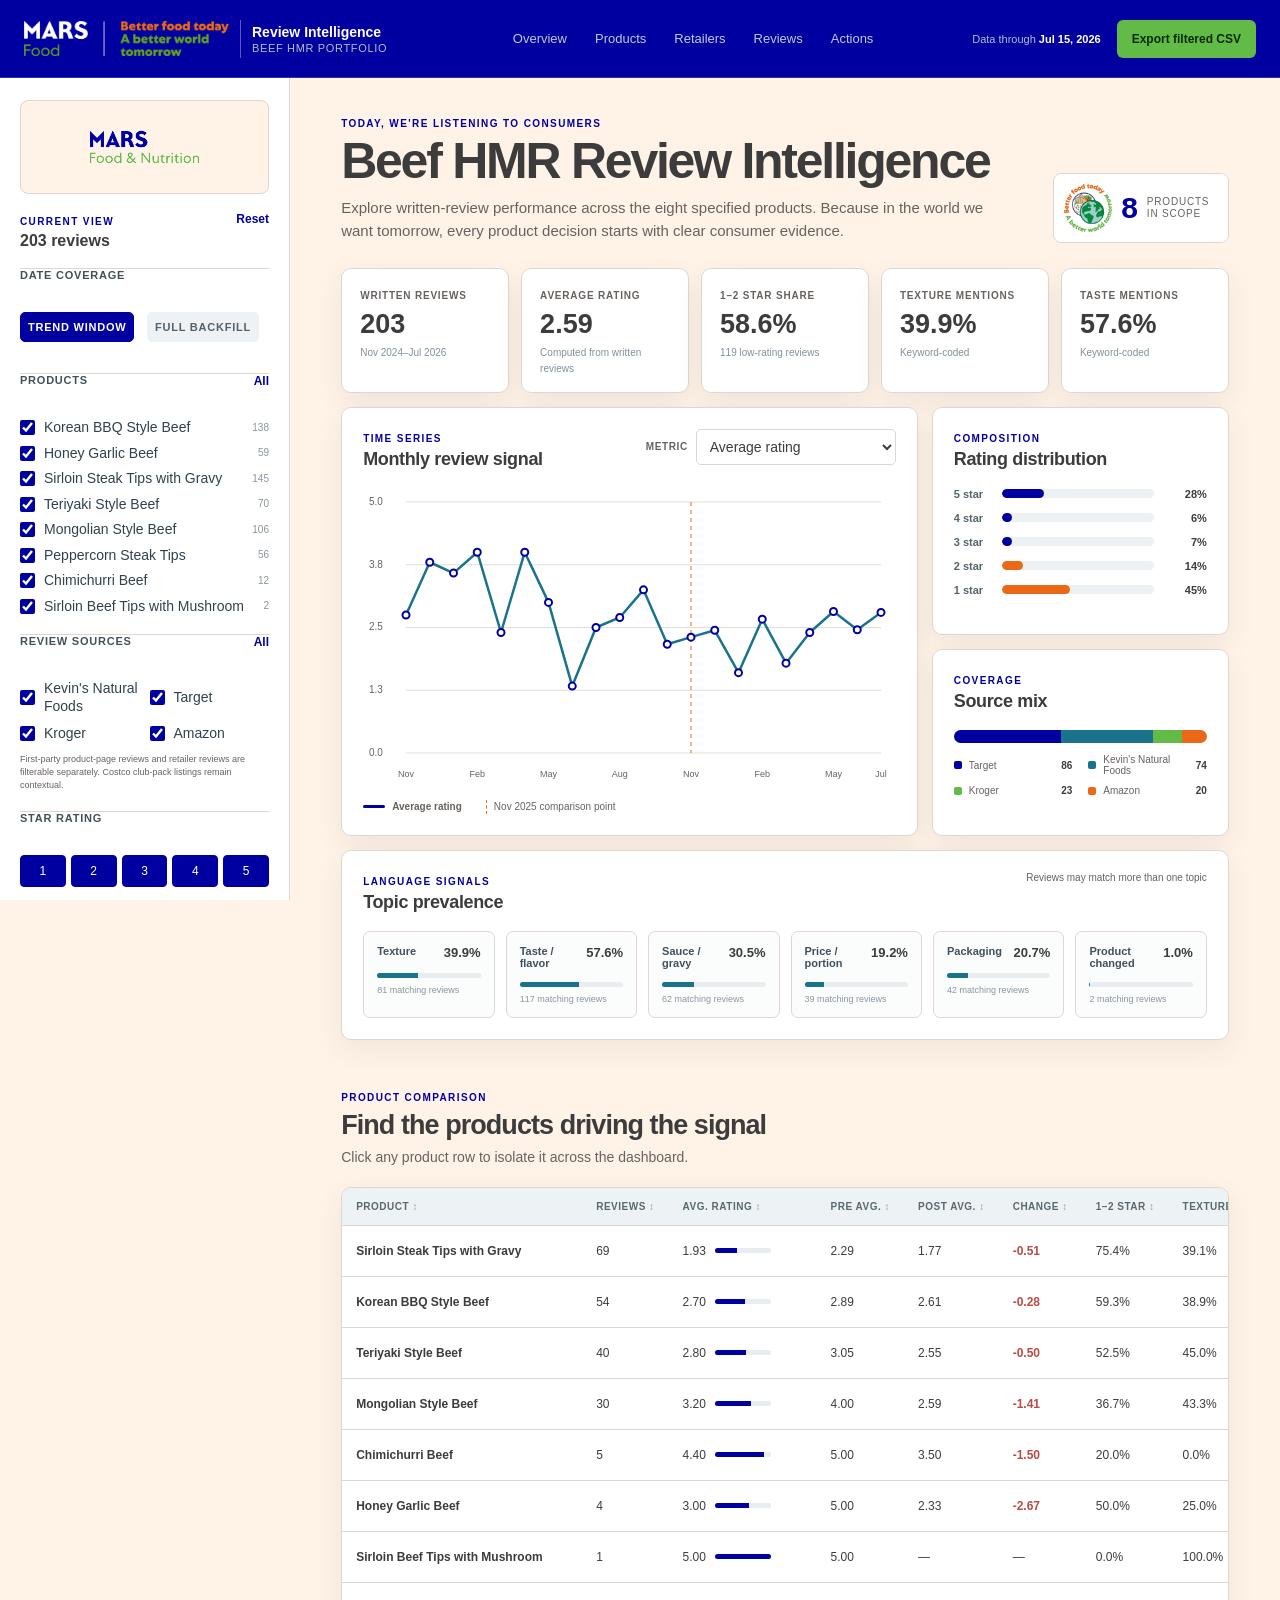
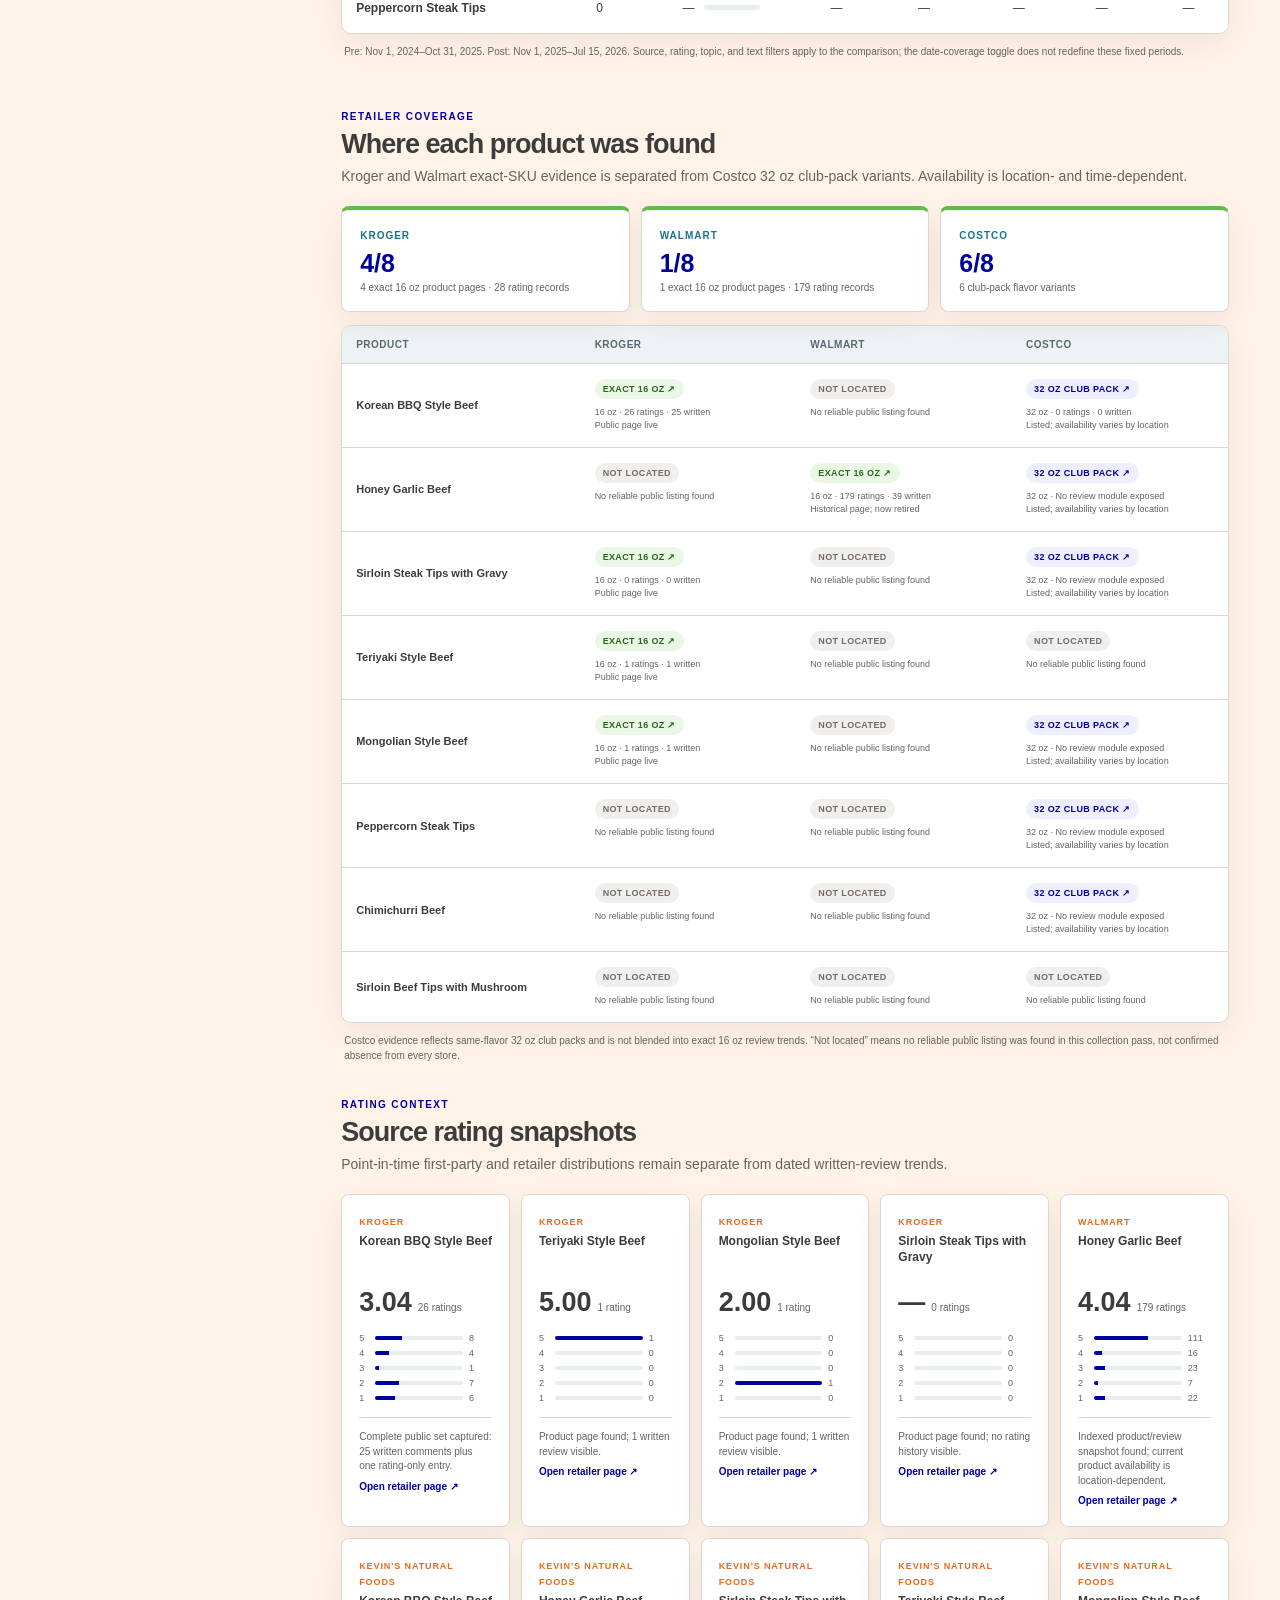
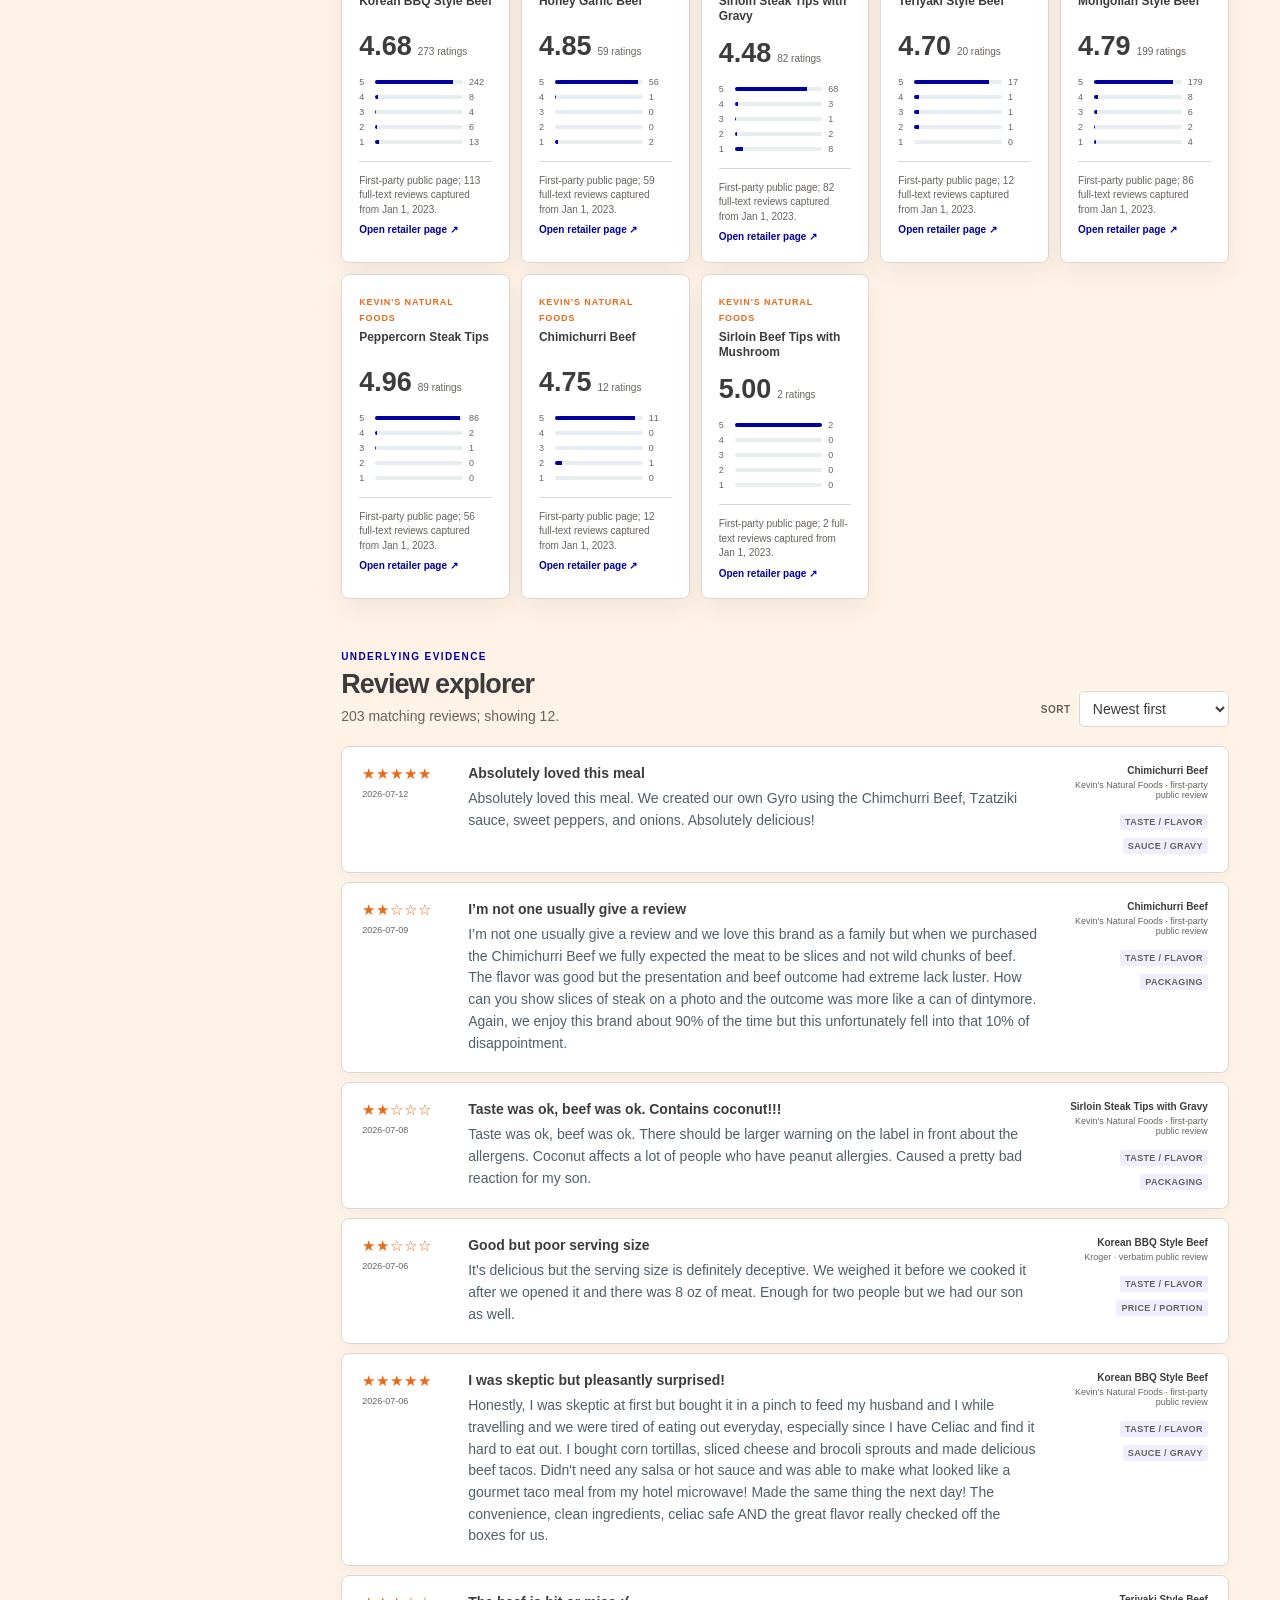
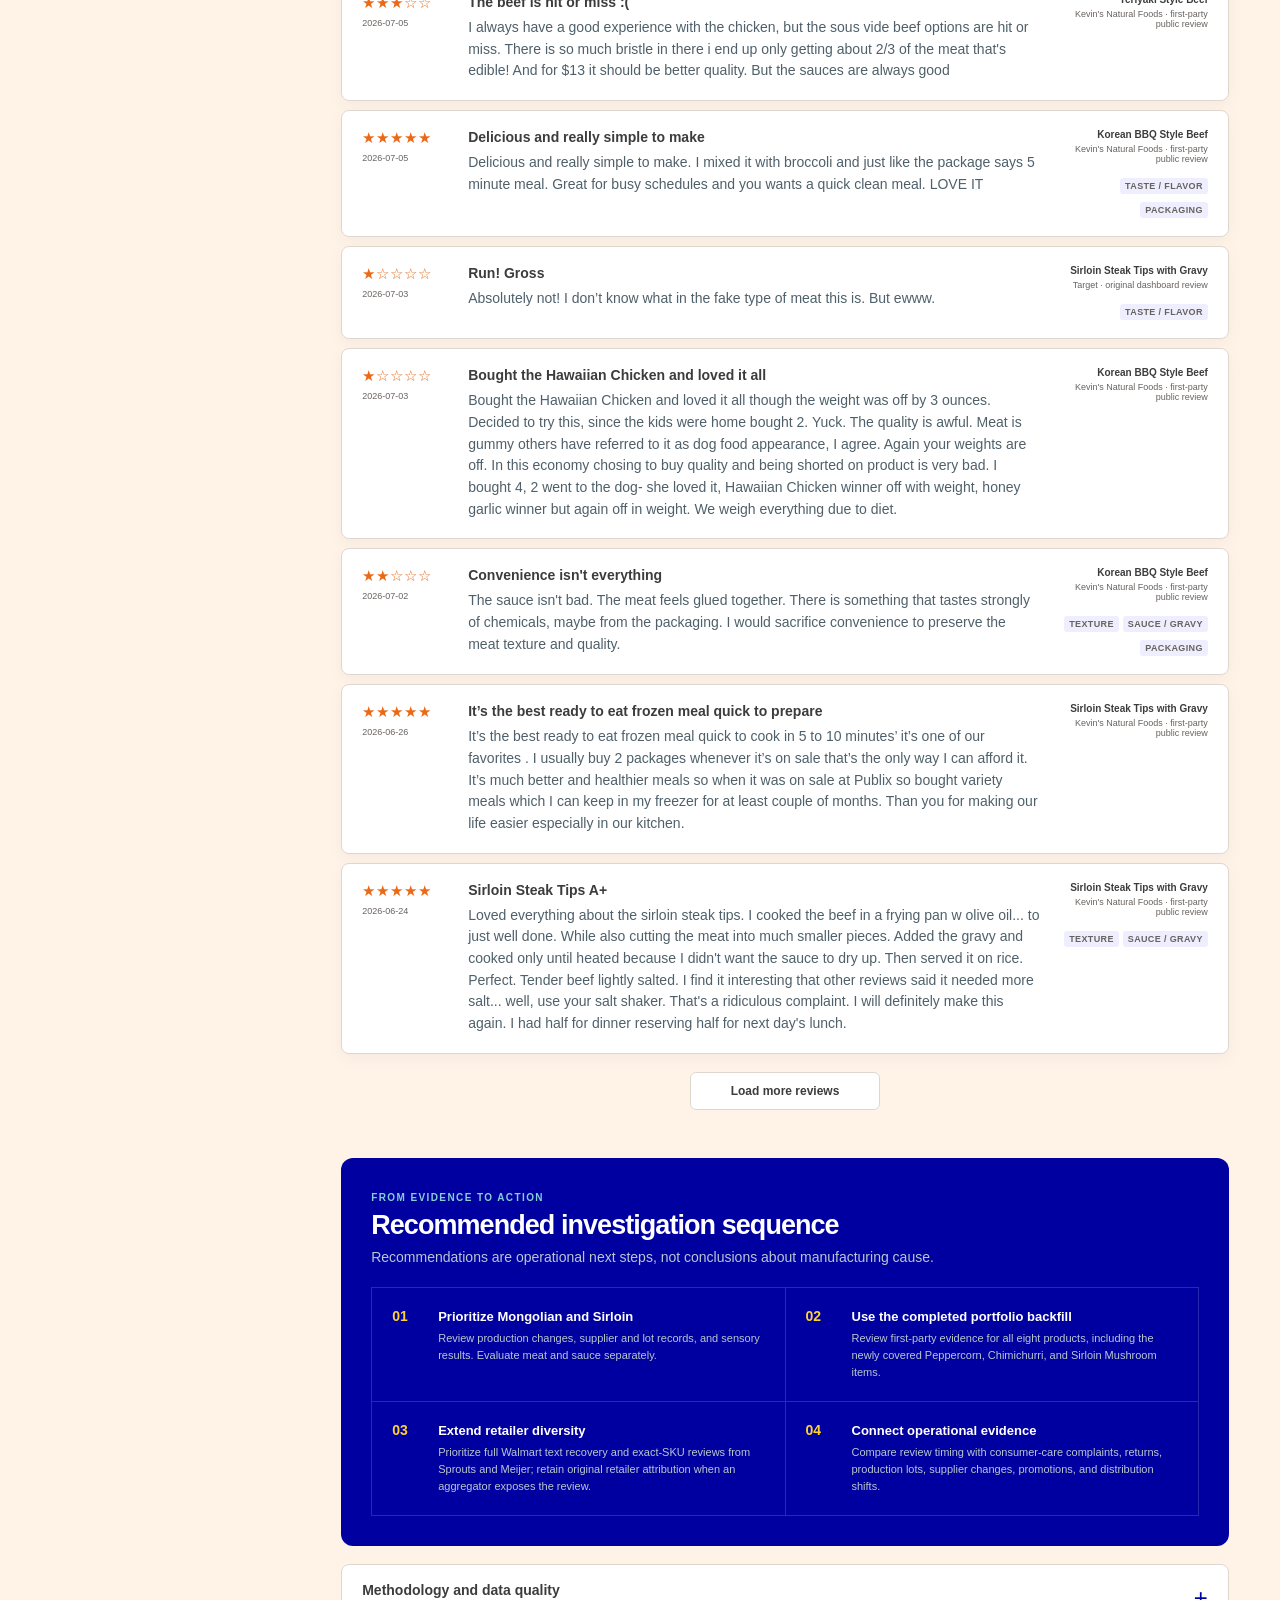
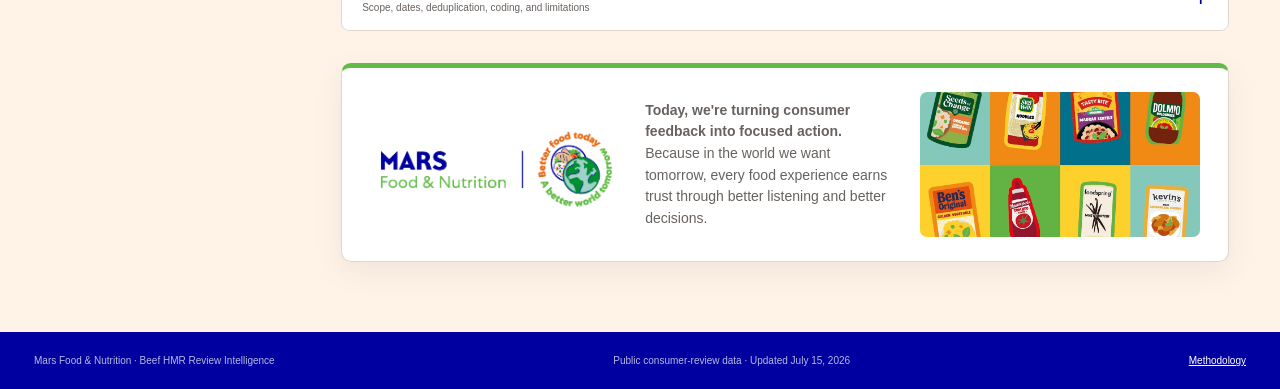
==== index.html @ 00796a89 "Expand review archive to January 2023" ====
<!doctype html>
<html lang="en">
<head>
  <meta charset="utf-8">
  <meta name="viewport" content="width=device-width, initial-scale=1">
  <meta name="description" content="Interactive analysis of written consumer reviews for eight Kevin's Natural Foods beef HMR products.">
  <meta name="theme-color" content="#0000A0">
  <title>Beef HMR Review Intelligence</title>
  <link rel="icon" href="data:image/svg+xml,<svg xmlns=%22http://www.w3.org/2000/svg%22 viewBox=%220 0 32 32%22><rect width=%2232%22 height=%2232%22 rx=%226%22 fill=%22%230000A0%22/><circle cx=%2216%22 cy=%2216%22 r=%226%22 fill=%22%2362BB46%22/></svg>">
  <link rel="stylesheet" href="styles.css">
</head>
<body>
  <a class="skip-link" href="#workspace">Skip to dashboard</a>
  <div id="loading" class="loading-screen" role="status"><div class="loader"></div><p>Loading review data…</p></div>

  <header class="topbar">
    <a class="identity" href="#overview" aria-label="Mars Food and Nutrition Review Intelligence home">
      <img src="brand/better-food-text.png" alt="Mars Food - Better food today. A better world tomorrow.">
      <span class="identity-divider" aria-hidden="true"></span>
      <span><strong>Review Intelligence</strong><small>Beef HMR portfolio</small></span>
    </a>
    <nav aria-label="Dashboard sections">
      <a href="#overview">Overview</a>
      <a href="#products">Products</a>
      <a href="#retailers">Retailers</a>
      <a href="#reviews">Reviews</a>
      <a href="#actions">Actions</a>
    </nav>
    <div class="top-actions">
      <span class="data-date">Data through <strong>Jul 15, 2026</strong></span>
      <button id="exportCsv" class="button button-primary" type="button">Export filtered CSV</button>
    </div>
  </header>

  <div class="app-shell">
    <aside class="filter-rail" aria-label="Dashboard filters">
      <div class="rail-brand"><img src="brand/logo-lockup.png" alt="Mars Food and Nutrition"></div>
      <div class="filter-header">
        <div><span class="kicker">Current view</span><strong id="viewCount">— reviews</strong></div>
        <button id="resetFilters" class="text-button" type="button">Reset</button>
      </div>

      <fieldset class="filter-group segmented-field">
        <legend>Date coverage</legend>
        <label><input type="radio" name="dateMode" value="analysis" checked><span>Trend window</span></label>
        <label><input type="radio" name="dateMode" value="all"><span>Full backfill</span></label>
      </fieldset>

      <fieldset class="filter-group">
        <legend>Products <button class="select-link" type="button" data-select="products">All</button></legend>
        <div id="productFilters" class="check-list"></div>
      </fieldset>

      <fieldset class="filter-group">
        <legend>Review sources <button class="select-link" type="button" data-select="sources">All</button></legend>
        <div id="sourceFilters" class="check-list compact"></div>
        <small class="filter-context">First-party product-page reviews and retailer reviews are filterable separately. Costco club-pack listings remain contextual.</small>
      </fieldset>

      <fieldset class="filter-group">
        <legend>Star rating</legend>
        <div class="rating-filter">
          <label><input type="checkbox" name="rating" value="1" checked><span>1</span></label>
          <label><input type="checkbox" name="rating" value="2" checked><span>2</span></label>
          <label><input type="checkbox" name="rating" value="3" checked><span>3</span></label>
          <label><input type="checkbox" name="rating" value="4" checked><span>4</span></label>
          <label><input type="checkbox" name="rating" value="5" checked><span>5</span></label>
        </div>
      </fieldset>

      <fieldset class="filter-group">
        <legend>Review topics</legend>
        <select id="topicFilter" aria-label="Review topics">
          <option value="all">All topics</option>
          <option value="texture">Texture</option>
          <option value="taste">Taste / flavor</option>
          <option value="sauce">Sauce / gravy</option>
          <option value="value">Price / portion</option>
          <option value="packaging">Packaging</option>
          <option value="changed">Product changed</option>
        </select>
      </fieldset>

      <div class="filter-group">
        <label for="searchReviews">Search review text</label>
        <div class="search-box"><span aria-hidden="true">⌕</span><input id="searchReviews" type="search" placeholder="Try “tough” or “bland”"></div>
      </div>

      <div class="rail-note">
        <span class="status-dot"></span>
        <p><strong>Exact eight-product scope</strong><br>Jan 2023 backfill. Summaries and rating-only entries are excluded from written-review metrics.</p>
      </div>
    </aside>

    <main id="workspace" class="workspace">
      <section id="overview" class="intro panel-anchor">
        <div>
          <span class="kicker">Today, we're listening to consumers</span>
          <h1>Beef HMR Review Intelligence</h1>
          <p>Explore written-review performance across the eight specified products. Because in the world we want tomorrow, every product decision starts with clear consumer evidence.</p>
        </div>
        <div class="scope-badge"><img src="brand/globe-badge.png" alt=""><strong>8</strong><span>products in scope</span></div>
      </section>

      <section class="kpi-grid" aria-label="Filtered view metrics">
        <article class="kpi-card"><span>Written reviews</span><strong id="kpiReviews">—</strong><small id="kpiCoverage">—</small></article>
        <article class="kpi-card"><span>Average rating</span><strong id="kpiRating">—</strong><small id="kpiRatingNote">Computed from written reviews</small></article>
        <article class="kpi-card"><span>1–2 star share</span><strong id="kpiLow">—</strong><small id="kpiLowNote">— reviews</small></article>
        <article class="kpi-card"><span>Texture mentions</span><strong id="kpiTexture">—</strong><small id="kpiTextureNote">Keyword-coded</small></article>
        <article class="kpi-card"><span>Taste mentions</span><strong id="kpiTaste">—</strong><small id="kpiTasteNote">Keyword-coded</small></article>
      </section>

      <section class="dashboard-grid">
        <article class="panel panel-wide trend-panel">
          <div class="panel-heading">
            <div><span class="kicker">Time series</span><h2>Monthly review signal</h2></div>
            <div class="control-row">
              <label for="trendMetric">Metric</label>
              <select id="trendMetric">
                <option value="rating">Average rating</option>
                <option value="low">1–2 star share</option>
                <option value="texture">Texture mention share</option>
                <option value="volume">Review volume</option>
              </select>
            </div>
          </div>
          <div class="chart-wrap"><canvas id="trendChart" role="img" aria-label="Monthly filtered review trend"></canvas><div id="chartTooltip" class="chart-tooltip" hidden></div></div>
          <div class="chart-legend"><span><i class="legend-line"></i><b id="trendLegend">Average rating</b></span><span class="legend-cutoff"><i></i>Nov 2025 comparison point</span></div>
          <div id="trendTable" class="sr-only" aria-live="polite"></div>
        </article>

        <article class="panel distribution-panel">
          <div class="panel-heading"><div><span class="kicker">Composition</span><h2>Rating distribution</h2></div></div>
          <div id="ratingDistribution" class="bar-list"></div>
        </article>

        <article class="panel source-panel">
          <div class="panel-heading"><div><span class="kicker">Coverage</span><h2>Source mix</h2></div></div>
          <div id="sourceMix" class="source-mix"></div>
        </article>

        <article class="panel themes-panel">
          <div class="panel-heading"><div><span class="kicker">Language signals</span><h2>Topic prevalence</h2></div><span class="panel-note">Reviews may match more than one topic</span></div>
          <div id="themeBars" class="theme-grid"></div>
        </article>
      </section>

      <section id="products" class="section-block panel-anchor">
        <div class="section-heading">
          <div><span class="kicker">Product comparison</span><h2>Find the products driving the signal</h2><p>Click any product row to isolate it across the dashboard.</p></div>
          <button id="clearProductFocus" class="button button-secondary" type="button" hidden>Clear product focus</button>
        </div>
        <div class="table-shell">
          <table id="productTable">
            <thead><tr><th scope="col" data-sort="product">Product <span>↕</span></th><th scope="col" data-sort="n">Reviews <span>↕</span></th><th scope="col" data-sort="rating">Avg. rating <span>↕</span></th><th scope="col" data-sort="pre">Pre avg. <span>↕</span></th><th scope="col" data-sort="post">Post avg. <span>↕</span></th><th scope="col" data-sort="delta">Change <span>↕</span></th><th scope="col" data-sort="low">1–2 star <span>↕</span></th><th scope="col" data-sort="texture">Texture <span>↕</span></th><th scope="col" data-sort="taste">Taste <span>↕</span></th><th scope="col">Evidence status</th></tr></thead>
            <tbody></tbody>
          </table>
        </div>
        <p class="table-note">Pre: Nov 1, 2024–Oct 31, 2025. Post: Nov 1, 2025–Jul 15, 2026. Source, rating, topic, and text filters apply to the comparison; the date-coverage toggle does not redefine these fixed periods.</p>
      </section>

      <section id="retailers" class="section-block panel-anchor">
        <div class="section-heading"><div><span class="kicker">Retailer coverage</span><h2>Where each product was found</h2><p>Kroger and Walmart exact-SKU evidence is separated from Costco 32 oz club-pack variants. Availability is location- and time-dependent.</p></div></div>
        <div id="coverageSummary" class="coverage-summary" aria-label="Retailer coverage summary"></div>
        <div class="table-shell coverage-shell">
          <table id="coverageTable">
            <thead><tr><th scope="col">Product</th><th scope="col">Kroger</th><th scope="col">Walmart</th><th scope="col">Costco</th></tr></thead>
            <tbody></tbody>
          </table>
        </div>
        <p class="table-note">Costco evidence reflects same-flavor 32 oz club packs and is not blended into exact 16 oz review trends. “Not located” means no reliable public listing was found in this collection pass, not confirmed absence from every store.</p>
        <div class="section-heading snapshot-heading"><div><span class="kicker">Rating context</span><h2>Source rating snapshots</h2><p>Point-in-time first-party and retailer distributions remain separate from dated written-review trends.</p></div></div>
        <div id="retailerSnapshots" class="snapshot-grid"></div>
      </section>

      <section id="reviews" class="section-block panel-anchor">
        <div class="section-heading review-heading">
          <div><span class="kicker">Underlying evidence</span><h2>Review explorer</h2><p id="reviewResultLabel">—</p></div>
          <div class="control-row"><label for="reviewSort">Sort</label><select id="reviewSort"><option value="newest">Newest first</option><option value="oldest">Oldest first</option><option value="lowest">Lowest rating</option><option value="highest">Highest rating</option></select></div>
        </div>
        <div id="reviewList" class="review-list"></div>
        <button id="loadMore" class="button button-secondary load-more" type="button">Load more reviews</button>
      </section>

      <section id="actions" class="section-block actions-section panel-anchor">
        <div class="section-heading"><div><span class="kicker">From evidence to action</span><h2>Recommended investigation sequence</h2><p>Recommendations are operational next steps, not conclusions about manufacturing cause.</p></div></div>
        <div class="action-grid">
          <article><span>01</span><div><strong>Prioritize Mongolian and Sirloin</strong><p>Review production changes, supplier and lot records, and sensory results. Evaluate meat and sauce separately.</p></div></article>
          <article><span>02</span><div><strong>Use the completed portfolio backfill</strong><p>Review first-party evidence for all eight products, including the newly covered Peppercorn, Chimichurri, and Sirloin Mushroom items.</p></div></article>
          <article><span>03</span><div><strong>Extend retailer diversity</strong><p>Prioritize full Walmart text recovery and exact-SKU reviews from Sprouts and Meijer; retain original retailer attribution when an aggregator exposes the review.</p></div></article>
          <article><span>04</span><div><strong>Connect operational evidence</strong><p>Compare review timing with consumer-care complaints, returns, production lots, supplier changes, promotions, and distribution shifts.</p></div></article>
        </div>
      </section>

      <section id="method" class="method-section">
        <details>
          <summary><span><b>Methodology and data quality</b><small>Scope, dates, deduplication, coding, and limitations</small></span><span aria-hidden="true">+</span></summary>
          <div class="method-grid">
            <article><strong>Scope</strong><p>Only the eight products specified for this review. Chicken products, controls, and Frozen Beef Bolognese are excluded.</p></article>
            <article><strong>Written-review archive</strong><p>588 metric-eligible full-text reviews from Jan 1, 2023 through Jul 15, 2026. The default trend window contains 203 reviews from Nov 1, 2024 onward.</p></article>
            <article><strong>New first-party backfill</strong><p>422 full-text reviews were captured from the eight public Kevin's Natural Foods product pages. Reviewer names were not retained.</p></article>
            <article><strong>Deduplication</strong><p>Exact source-level and same-day cross-source matches on product, rating, title, and review text were removed. The Amazon file declined from 600 raw rows to 60 unique rows across all products.</p></article>
            <article><strong>Topic coding</strong><p>Transparent keyword rules tag texture, taste, sauce, value, packaging, and “product changed” language. Topic shares are directional.</p></article>
            <article><strong>Evidence layers</strong><p>Full-text public reviews drive trends. Five summaries or rating-only entries are retained as context but excluded from KPIs; Costco 32 oz listings remain separate.</p></article>
            <article><strong>Interpretation</strong><p>Review language identifies where to investigate. It does not establish manufacturing, ingredient, supplier, or formulation causality.</p></article>
          </div>
        </details>
      </section>

      <section class="brand-signoff" aria-label="Mars Food and Nutrition purpose">
        <div class="signoff-copy">
          <img src="brand/logo-combined.png" alt="Mars Food and Nutrition - Better food today. A better world tomorrow.">
          <p><strong>Today, we're turning consumer feedback into focused action.</strong> Because in the world we want tomorrow, every food experience earns trust through better listening and better decisions.</p>
        </div>
        <img class="portfolio-grid" src="brand/food-brands-grid.png" alt="Illustrated Mars Food and Nutrition brand portfolio">
      </section>
    </main>
  </div>

  <footer><span>Mars Food &amp; Nutrition · Beef HMR Review Intelligence</span><span>Public consumer-review data · Updated July 15, 2026</span><a href="#method">Methodology</a></footer>
  <div id="toast" class="toast" role="status" aria-live="polite"></div>
  <script src="app.js" defer></script>
</body>
</html>
---- styles.css ----
:root {
  --color-pea: #62BB46;
  --color-mars-blue: #0000A0;
  --color-water: #19738D;
  --color-rice: #FFF3E8;
  --color-charcoal: #3C3C3C;
  --color-orange: #EB6916;
  --color-corn: #FFD131;
  --ink: var(--color-charcoal);
  --muted: #68625e;
  --navy: var(--color-mars-blue);
  --navy-2: #101078;
  --blue: var(--color-mars-blue);
  --blue-soft: #eeeeff;
  --cyan: var(--color-water);
  --orange: var(--color-orange);
  --red: #b84b45;
  --green: var(--color-pea);
  --sand: #fff8f1;
  --canvas: var(--color-rice);
  --surface: #ffffff;
  --line: #ded7d0;
  --shadow: 0 10px 30px rgba(60, 60, 60, .07);
  --radius: 10px;
}

* { box-sizing: border-box; }
html { scroll-behavior: smooth; scroll-padding-top: 82px; }
body { margin: 0; color: var(--ink); background: var(--canvas); font-family: "Mars Centra", Arial, sans-serif; font-size: 14px; }
button, input, select { font: inherit; }
button, a { -webkit-tap-highlight-color: transparent; }
a { color: inherit; }
.skip-link { position: fixed; left: 16px; top: -80px; padding: 10px 14px; background: white; color: var(--navy); z-index: 100; border-radius: 4px; }
.skip-link:focus { top: 12px; }

.loading-screen { position: fixed; inset: 0; display: grid; place-content: center; text-align: center; background: var(--navy); color: white; z-index: 200; transition: opacity .25s ease; }
.loading-screen.hidden { opacity: 0; pointer-events: none; }
.loader { width: 40px; height: 40px; margin: 0 auto 14px; border: 3px solid rgba(255,255,255,.22); border-top-color: var(--color-corn); border-radius: 50%; animation: spin .7s linear infinite; }
@keyframes spin { to { transform: rotate(360deg); } }

.topbar { height: 78px; position: sticky; top: 0; z-index: 40; display: grid; grid-template-columns: 390px minmax(330px, 1fr) auto; align-items: center; gap: 24px; padding: 0 24px; background: var(--navy); color: white; border-bottom: 1px solid rgba(255,255,255,.18); }
.identity { display: inline-flex; align-items: center; gap: 11px; text-decoration: none; }
.identity img { width: 205px; height: 54px; object-fit: contain; object-position: left center; }
.identity-divider { width: 1px; height: 38px; background: rgba(255,255,255,.35); }
.identity-mark { display: grid; place-items: center; width: 35px; height: 35px; border-radius: 7px; background: var(--orange); font-size: 12px; font-weight: 900; letter-spacing: .04em; }
.identity strong, .identity small { display: block; }
.identity strong { font-size: 14px; }
.identity small { margin-top: 2px; color: #aebfca; font-size: 11px; letter-spacing: .06em; text-transform: uppercase; }
.topbar nav { display: flex; justify-content: center; gap: 28px; }
.topbar nav a { color: #bdcad2; font-size: 13px; text-decoration: none; }
.topbar nav a:hover, .topbar nav a:focus-visible { color: white; }
.top-actions { display: flex; align-items: center; gap: 16px; }
.data-date { color: #aebfca; font-size: 11px; white-space: nowrap; }
.data-date strong { color: white; font-weight: 650; }

.button { min-height: 38px; padding: 9px 14px; border: 1px solid transparent; border-radius: 6px; cursor: pointer; font-weight: 700; font-size: 12px; transition: transform .15s ease, background .15s ease, border-color .15s ease; }
.button:hover { transform: translateY(-1px); }
.button:focus-visible, select:focus-visible, input:focus-visible, summary:focus-visible, .product-row:focus-visible { outline: 3px solid var(--color-corn); outline-offset: 2px; }
.button-primary { background: var(--color-pea); color: #082b00; }
.button-primary:hover { background: #53a93a; }
.button-secondary { background: white; color: var(--ink); border-color: var(--line); }
.text-button, .select-link { border: 0; padding: 0; background: none; color: var(--blue); cursor: pointer; font-weight: 750; font-size: 12px; }

.app-shell { display: grid; grid-template-columns: 290px minmax(0, 1fr); min-height: calc(100vh - 78px); }
.filter-rail { position: sticky; top: 78px; align-self: start; height: calc(100vh - 78px); overflow-y: auto; padding: 22px 20px 28px; background: white; border-right: 1px solid var(--line); scrollbar-width: thin; }
.rail-brand { display: grid; place-items: center; margin-bottom: 18px; padding: 14px; background: var(--color-rice); border: 1px solid var(--line); border-radius: 8px; }
.rail-brand img { width: 185px; max-height: 64px; object-fit: contain; }
.filter-header { display: flex; justify-content: space-between; align-items: flex-start; padding-bottom: 18px; border-bottom: 1px solid var(--line); }
.filter-header strong { display: block; margin-top: 4px; font-size: 16px; }
.kicker { color: var(--blue); font-size: 10px; font-weight: 850; letter-spacing: .14em; text-transform: uppercase; }
.filter-group { margin: 0; padding: 19px 0; border: 0; border-bottom: 1px solid var(--line); }
.filter-group legend, .filter-group > label { width: 100%; margin: 0 0 12px; padding: 0; display: flex; justify-content: space-between; color: #40515c; font-size: 11px; font-weight: 800; letter-spacing: .07em; text-transform: uppercase; }
.segmented-field { display: grid; grid-template-columns: 1fr 1fr; gap: 5px; }
.segmented-field legend { grid-column: 1 / -1; }
.segmented-field label { cursor: pointer; }
.segmented-field input { position: absolute; opacity: 0; }
.segmented-field span { display: block; padding: 8px 7px; background: #eef2f4; border: 1px solid #eef2f4; border-radius: 5px; text-align: center; font-size: 11px; font-weight: 700; color: #52616b; }
.segmented-field input:checked + span { background: var(--navy); border-color: var(--navy); color: white; }
.check-list { display: grid; gap: 8px; }
.check-list label { display: grid; grid-template-columns: 16px 1fr auto; align-items: center; gap: 8px; cursor: pointer; color: #30424d; line-height: 1.25; }
.check-list input { width: 15px; height: 15px; margin: 0; accent-color: var(--blue); }
.check-list small { color: #89959c; font-size: 10px; font-variant-numeric: tabular-nums; }
.check-list.compact { grid-template-columns: 1fr 1fr; gap: 10px; }
.check-list.compact label { grid-template-columns: 16px 1fr; }
.filter-context { display: block; margin-top: 10px; color: var(--muted); font-size: 9px; line-height: 1.45; }
.rating-filter { display: grid; grid-template-columns: repeat(5, 1fr); gap: 5px; }
.rating-filter label { cursor: pointer; }
.rating-filter input { position: absolute; opacity: 0; }
.rating-filter span { display: grid; place-items: center; height: 32px; border: 1px solid var(--line); color: var(--muted); border-radius: 4px; font-size: 12px; }
.rating-filter input:checked + span { border-color: var(--blue); color: white; background: var(--blue); }
.filter-group select, .control-row select { width: 100%; min-height: 36px; padding: 7px 30px 7px 9px; border: 1px solid var(--line); border-radius: 5px; background: white; color: var(--ink); }
.search-box { display: grid; grid-template-columns: 27px 1fr; align-items: center; min-height: 38px; border: 1px solid var(--line); border-radius: 5px; background: white; }
.search-box span { color: #7f8d95; text-align: center; font-size: 18px; }
.search-box input { min-width: 0; border: 0; outline: 0; padding: 8px 8px 8px 0; }
.rail-note { display: grid; grid-template-columns: 9px 1fr; gap: 10px; margin-top: 20px; padding: 13px; background: var(--sand); color: #5d625d; border-radius: 6px; font-size: 11px; line-height: 1.5; }
.rail-note p { margin: 0; }
.status-dot { width: 8px; height: 8px; margin-top: 4px; border-radius: 50%; background: var(--green); box-shadow: 0 0 0 3px rgba(47,118,93,.12); }

.workspace { min-width: 0; padding: 36px clamp(24px, 4vw, 58px) 70px; }
.panel-anchor { scroll-margin-top: 88px; }
.intro { display: flex; justify-content: space-between; align-items: flex-end; gap: 36px; margin-bottom: 25px; }
.intro h1 { margin: 6px 0 9px; font-size: clamp(32px, 4vw, 50px); line-height: 1.02; letter-spacing: -.045em; }
.intro p { max-width: 740px; margin: 0; color: var(--muted); font-size: 15px; line-height: 1.55; }
.scope-badge { display: grid; grid-template-columns: 48px auto auto; align-items: center; gap: 9px; flex: 0 0 auto; padding: 10px 15px 10px 10px; background: white; border: 1px solid var(--line); border-radius: 8px; }
.scope-badge img { width: 48px; height: 48px; object-fit: contain; }
.scope-badge strong { color: var(--blue); font-size: 30px; line-height: 1; }
.scope-badge span { width: 66px; color: var(--muted); font-size: 10px; line-height: 1.2; text-transform: uppercase; letter-spacing: .08em; }

.kpi-grid { display: grid; grid-template-columns: repeat(5, 1fr); gap: 12px; margin-bottom: 14px; }
.kpi-card { min-height: 116px; padding: 17px 18px; background: white; border: 1px solid var(--line); border-radius: var(--radius); box-shadow: var(--shadow); }
.kpi-card > span { color: var(--muted); font-size: 10px; font-weight: 800; letter-spacing: .08em; text-transform: uppercase; }
.kpi-card strong { display: block; margin: 9px 0 5px; font-size: 27px; line-height: 1; font-variant-numeric: tabular-nums; }
.kpi-card small { color: #829099; font-size: 10px; }

.dashboard-grid { display: grid; grid-template-columns: minmax(0, 1.65fr) minmax(280px, .85fr); gap: 14px; }
.panel { min-width: 0; padding: 21px; background: white; border: 1px solid var(--line); border-radius: var(--radius); box-shadow: var(--shadow); }
.panel-wide { grid-row: span 2; }
.panel-heading { display: flex; justify-content: space-between; align-items: flex-start; gap: 20px; margin-bottom: 18px; }
.panel-heading h2 { margin: 4px 0 0; font-size: 18px; letter-spacing: -.02em; }
.panel-note { color: var(--muted); font-size: 10px; }
.control-row { display: flex; align-items: center; gap: 8px; }
.control-row label { color: var(--muted); font-size: 10px; font-weight: 800; letter-spacing: .06em; text-transform: uppercase; }
.control-row select { width: auto; min-width: 150px; }

.chart-wrap { position: relative; height: 300px; }
#trendChart { width: 100%; height: 100%; }
.chart-tooltip { position: absolute; min-width: 130px; padding: 9px 11px; background: var(--navy); color: white; border-radius: 5px; box-shadow: 0 8px 20px rgba(0,0,0,.2); pointer-events: none; font-size: 11px; line-height: 1.45; transform: translate(-50%, calc(-100% - 10px)); }
.chart-tooltip strong { display: block; margin-bottom: 2px; }
.chart-legend { display: flex; gap: 24px; margin-top: 12px; color: var(--muted); font-size: 10px; }
.chart-legend span { display: inline-flex; align-items: center; gap: 7px; }
.legend-line { width: 22px; height: 3px; background: var(--blue); border-radius: 2px; }
.legend-cutoff i { width: 1px; height: 14px; border-left: 1px dashed var(--orange); }

.bar-list { display: grid; gap: 12px; }
.bar-row { display: grid; grid-template-columns: 39px 1fr 44px; align-items: center; gap: 9px; }
.bar-row > span { color: #53636d; font-size: 11px; font-weight: 750; }
.bar-row > strong { text-align: right; font-size: 11px; font-variant-numeric: tabular-nums; }
.bar-track { height: 9px; background: #edf1f3; border-radius: 6px; overflow: hidden; }
.bar-track i { display: block; height: 100%; background: var(--blue); border-radius: inherit; transition: width .25s ease; }
.bar-row:nth-child(4) .bar-track i, .bar-row:nth-child(5) .bar-track i { background: var(--orange); }

.source-mix { display: grid; gap: 11px; }
.source-stack { display: flex; height: 13px; border-radius: 8px; overflow: hidden; background: #eef2f4; }
.source-stack i { min-width: 2px; }
.source-legend { display: grid; grid-template-columns: 1fr 1fr; gap: 9px 16px; }
.source-legend div { display: grid; grid-template-columns: 8px 1fr auto; gap: 7px; align-items: center; font-size: 10px; }
.source-legend i { width: 8px; height: 8px; border-radius: 2px; }
.source-legend span { color: var(--muted); }
.source-legend strong { font-variant-numeric: tabular-nums; }

.themes-panel { grid-column: 1 / -1; }
.theme-grid { display: grid; grid-template-columns: repeat(6, 1fr); gap: 11px; }
.theme-card { padding: 13px; border: 1px solid var(--line); border-radius: 7px; background: #fbfcfc; }
.theme-card header { display: flex; justify-content: space-between; gap: 8px; margin-bottom: 13px; }
.theme-card header span { color: #40515c; font-size: 11px; font-weight: 750; }
.theme-card header strong { font-size: 13px; }
.theme-meter { height: 5px; background: #e8edef; border-radius: 4px; overflow: hidden; }
.theme-meter i { display: block; height: 100%; background: var(--cyan); }
.theme-card small { display: block; margin-top: 7px; color: #8a979e; font-size: 9px; }

.section-block { margin-top: 48px; }
.section-heading { display: flex; justify-content: space-between; align-items: flex-end; gap: 24px; margin-bottom: 19px; }
.section-heading h2 { margin: 6px 0 6px; font-size: 27px; letter-spacing: -.035em; }
.section-heading p { margin: 0; color: var(--muted); line-height: 1.5; }
.table-shell { overflow-x: auto; background: white; border: 1px solid var(--line); border-radius: var(--radius); box-shadow: var(--shadow); }
table { width: 100%; border-collapse: collapse; }
th { padding: 13px 14px; background: #edf2f4; color: #596972; text-align: left; white-space: nowrap; font-size: 10px; letter-spacing: .05em; text-transform: uppercase; cursor: pointer; }
th span { color: #97a3aa; }
td { padding: 15px 14px; border-top: 1px solid var(--line); font-size: 12px; font-variant-numeric: tabular-nums; }
tbody tr { cursor: pointer; transition: background .12s ease; }
tbody tr:hover, tbody tr:focus { background: var(--blue-soft); outline: none; }
td.product-name { min-width: 240px; font-weight: 750; font-variant-numeric: normal; }
.table-note { margin: 10px 3px 0; color: var(--muted); font-size: 10px; line-height: 1.5; }
.delta-negative { color: var(--red); font-weight: 800; }
.delta-positive { color: var(--green); font-weight: 800; }
.metric-cell { display: flex; align-items: center; gap: 9px; min-width: 120px; }
.mini-track { width: 56px; height: 5px; background: #e8edef; border-radius: 3px; overflow: hidden; }
.mini-track i { display: block; height: 100%; background: var(--blue); }
.status-pill { display: inline-block; padding: 5px 7px; border-radius: 12px; background: #e9f4ef; color: var(--green); white-space: nowrap; font-size: 9px; font-weight: 850; letter-spacing: .04em; text-transform: uppercase; }
.status-pill.gap { background: #f1f2f3; color: #747f86; }

.snapshot-grid { display: grid; grid-template-columns: repeat(5, 1fr); gap: 11px; }
.snapshot-card { min-width: 0; padding: 17px; background: white; border: 1px solid var(--line); border-radius: 8px; box-shadow: var(--shadow); }
.snapshot-card header { min-height: 62px; }
.snapshot-card header span { color: var(--orange); font-size: 9px; font-weight: 850; letter-spacing: .1em; text-transform: uppercase; }
.snapshot-card header strong { display: block; margin-top: 6px; font-size: 12px; line-height: 1.3; }
.snapshot-score { display: flex; align-items: baseline; gap: 6px; margin: 13px 0 15px; }
.snapshot-score strong { font-size: 27px; }
.snapshot-score span { color: var(--muted); font-size: 10px; }
.snapshot-stars { display: grid; gap: 5px; }
.snapshot-stars div { display: grid; grid-template-columns: 10px 1fr 23px; gap: 6px; align-items: center; font-size: 9px; color: var(--muted); }
.snapshot-stars i { display: block; height: 4px; background: #e8edef; border-radius: 3px; overflow: hidden; }
.snapshot-stars i b { display: block; height: 100%; background: var(--blue); }
.snapshot-card p { min-height: 48px; margin: 14px 0 0; padding-top: 12px; border-top: 1px solid var(--line); color: var(--muted); font-size: 10px; line-height: 1.45; }
.snapshot-card p a { display: inline-block; margin-top: 6px; color: var(--blue); font-weight: 800; text-decoration: none; }
.snapshot-card p a:hover { text-decoration: underline; }
.coverage-summary { display: grid; grid-template-columns: repeat(3, 1fr); gap: 11px; margin-bottom: 13px; }
.coverage-summary article { padding: 16px 18px; background: white; border: 1px solid var(--line); border-top: 4px solid var(--color-pea); border-radius: 8px; box-shadow: var(--shadow); }
.coverage-summary span { color: var(--color-water); font-size: 10px; font-weight: 850; letter-spacing: .1em; text-transform: uppercase; }
.coverage-summary strong { display: block; margin: 7px 0 3px; color: var(--color-mars-blue); font-size: 25px; }
.coverage-summary p { margin: 0; color: var(--muted); font-size: 10px; line-height: 1.4; }
.coverage-shell th { cursor: default; }
.coverage-shell tbody th { min-width: 210px; padding: 15px 14px; border-top: 1px solid var(--line); background: white; color: var(--ink); font-size: 11px; letter-spacing: 0; text-transform: none; }
.coverage-shell td { min-width: 190px; vertical-align: top; }
.coverage-shell td small { display: block; margin-top: 7px; color: var(--muted); font-size: 9px; line-height: 1.45; }
.coverage-pill { display: inline-block; padding: 5px 8px; border-radius: 12px; background: #eaf7e6; color: #286918; font-size: 9px; font-weight: 850; text-decoration: none; text-transform: uppercase; letter-spacing: .04em; }
.coverage-pill.variant { background: #eeeeff; color: var(--color-mars-blue); }
.coverage-pill.gap { background: #f1efed; color: #746d68; }
.snapshot-heading { margin-top: 32px; }

.review-heading { align-items: flex-end; }
.review-list { display: grid; gap: 9px; }
.review-card { display: grid; grid-template-columns: 88px minmax(0, 1fr) 150px; gap: 18px; padding: 18px 20px; background: white; border: 1px solid var(--line); border-radius: 8px; box-shadow: 0 5px 18px rgba(12,31,44,.04); }
.review-rating { color: var(--orange); font-size: 15px; letter-spacing: 1px; white-space: nowrap; }
.review-rating small { display: block; margin-top: 6px; color: var(--muted); font-size: 9px; letter-spacing: 0; }
.review-copy h3 { margin: 0 0 7px; font-size: 14px; }
.review-copy p { margin: 0; color: #4f606a; line-height: 1.55; white-space: pre-wrap; }
.review-meta { text-align: right; }
.review-meta strong, .review-meta span { display: block; }
.review-meta strong { font-size: 10px; }
.review-meta span { margin-top: 4px; color: var(--muted); font-size: 9px; }
.topic-tags { display: flex; justify-content: flex-end; flex-wrap: wrap; gap: 4px; margin-top: 10px; }
.topic-tag { padding: 3px 5px; border-radius: 3px; background: var(--blue-soft); color: #2f668d; font-size: 8px; font-weight: 800; text-transform: uppercase; letter-spacing: .04em; }
.load-more { display: block; margin: 18px auto 0; min-width: 190px; }
.empty-results { padding: 38px; text-align: center; background: white; border: 1px dashed #bdc8ce; border-radius: 8px; color: var(--muted); }

.actions-section { padding: 30px; background: var(--navy); color: white; border-radius: 12px; }
.actions-section .kicker { color: #86ced5; }
.actions-section .section-heading p { color: #b9c7cf; }
.action-grid { display: grid; grid-template-columns: 1fr 1fr; border-top: 1px solid rgba(255,255,255,.16); border-left: 1px solid rgba(255,255,255,.16); }
.action-grid article { display: grid; grid-template-columns: 34px 1fr; gap: 12px; padding: 20px; border-right: 1px solid rgba(255,255,255,.16); border-bottom: 1px solid rgba(255,255,255,.16); }
.action-grid article > span { color: var(--color-corn); font-weight: 850; }
.action-grid strong { font-size: 13px; }
.action-grid p { margin: 6px 0 0; color: #b9c7cf; font-size: 11px; line-height: 1.55; }

.method-section { margin-top: 18px; }
.method-section details { background: white; border: 1px solid var(--line); border-radius: 8px; }
.method-section summary { display: flex; justify-content: space-between; align-items: center; padding: 17px 20px; cursor: pointer; list-style: none; }
.method-section summary::-webkit-details-marker { display: none; }
.method-section summary b, .method-section summary small { display: block; }
.method-section summary small { margin-top: 4px; color: var(--muted); font-size: 10px; font-weight: 400; }
.method-section summary > span:last-child { color: var(--blue); font-size: 24px; }
.method-section details[open] summary > span:last-child { transform: rotate(45deg); }
.method-grid { display: grid; grid-template-columns: repeat(3, 1fr); padding: 0 20px 20px; gap: 10px; }
.method-grid article { padding: 14px; background: var(--sand); border-radius: 6px; }
.method-grid strong { font-size: 11px; }
.method-grid p { margin: 6px 0 0; color: #5b686f; font-size: 10px; line-height: 1.55; }

.brand-signoff { display: grid; grid-template-columns: minmax(320px, 1fr) 280px; align-items: center; gap: 32px; margin-top: 32px; padding: 24px 28px; background: white; border: 1px solid var(--line); border-top: 5px solid var(--color-pea); border-radius: 10px; box-shadow: var(--shadow); }
.signoff-copy { display: grid; grid-template-columns: 250px 1fr; align-items: center; gap: 25px; }
.signoff-copy img { width: 250px; max-height: 130px; object-fit: contain; }
.signoff-copy p { margin: 0; color: var(--muted); line-height: 1.55; }
.portfolio-grid { width: 280px; height: 145px; object-fit: cover; border-radius: 7px; }
footer { display: flex; justify-content: space-between; gap: 20px; padding: 23px 34px; background: var(--color-mars-blue); color: rgba(255,255,255,.72); font-size: 10px; }
footer a { color: white; }
.toast { position: fixed; right: 22px; bottom: 22px; z-index: 80; padding: 11px 15px; background: var(--navy); color: white; border-radius: 6px; box-shadow: 0 12px 35px rgba(0,0,0,.24); opacity: 0; transform: translateY(10px); pointer-events: none; transition: .2s ease; font-size: 11px; }
.toast.show { opacity: 1; transform: translateY(0); }
.sr-only { position: absolute !important; width: 1px !important; height: 1px !important; padding: 0 !important; margin: -1px !important; overflow: hidden !important; clip: rect(0,0,0,0) !important; white-space: nowrap !important; border: 0 !important; }

@media (max-width: 1180px) {
  .topbar { grid-template-columns: 390px 1fr auto; }
  .topbar nav { display: none; }
  .kpi-grid { grid-template-columns: repeat(3, 1fr); }
  .theme-grid { grid-template-columns: repeat(3, 1fr); }
  .snapshot-grid { grid-template-columns: repeat(3, 1fr); }
  .coverage-summary { grid-template-columns: repeat(3, 1fr); }
  .brand-signoff { grid-template-columns: 1fr; }
  .portfolio-grid { display: none; }
}
@media (max-width: 900px) {
  .topbar { grid-template-columns: 1fr auto; }
  .data-date { display: none; }
  .app-shell { grid-template-columns: 1fr; }
  .filter-rail { position: static; width: 100%; height: auto; display: grid; grid-template-columns: repeat(2, 1fr); gap: 0 24px; padding: 18px 24px; border-right: 0; border-bottom: 1px solid var(--line); }
  .filter-header, .rail-note { grid-column: 1 / -1; }
  .rail-brand { grid-column: 1 / -1; }
  .dashboard-grid { grid-template-columns: 1fr; }
  .panel-wide { grid-row: auto; }
  .themes-panel { grid-column: auto; }
  .snapshot-grid { grid-template-columns: repeat(2, 1fr); }
  .coverage-summary { grid-template-columns: 1fr; }
  .method-grid { grid-template-columns: 1fr 1fr; }
}
@media (max-width: 620px) {
  .topbar { height: 62px; padding: 0 14px; }
  .identity img { width: 150px; height: 44px; }
  .identity-divider, .identity div { display: none; }
  .identity small { display: none; }
  .top-actions .button { padding: 8px 10px; font-size: 10px; }
  .workspace { padding: 26px 14px 54px; }
  .filter-rail { grid-template-columns: 1fr; padding: 14px; }
  .filter-header, .rail-note { grid-column: auto; }
  .intro { align-items: flex-start; flex-direction: column; }
  .intro h1 { font-size: 36px; }
  .scope-badge { display: none; }
  .kpi-grid { grid-template-columns: 1fr 1fr; }
  .dashboard-grid { gap: 10px; }
  .panel { padding: 16px; }
  .panel-heading { flex-direction: column; }
  .control-row { width: 100%; }
  .control-row select { flex: 1; min-width: 0; }
  .chart-wrap { height: 250px; }
  .theme-grid, .snapshot-grid, .action-grid, .method-grid, .coverage-summary { grid-template-columns: 1fr; }
  .brand-signoff, .signoff-copy { grid-template-columns: 1fr; padding: 22px; text-align: center; }
  .signoff-copy img { width: min(250px, 100%); margin: auto; }
  .section-heading { align-items: flex-start; flex-direction: column; }
  .review-card { grid-template-columns: 1fr; gap: 9px; }
  .review-meta { text-align: left; }
  .topic-tags { justify-content: flex-start; }
  .review-rating small { display: inline; margin-left: 8px; }
  footer { flex-direction: column; }
}
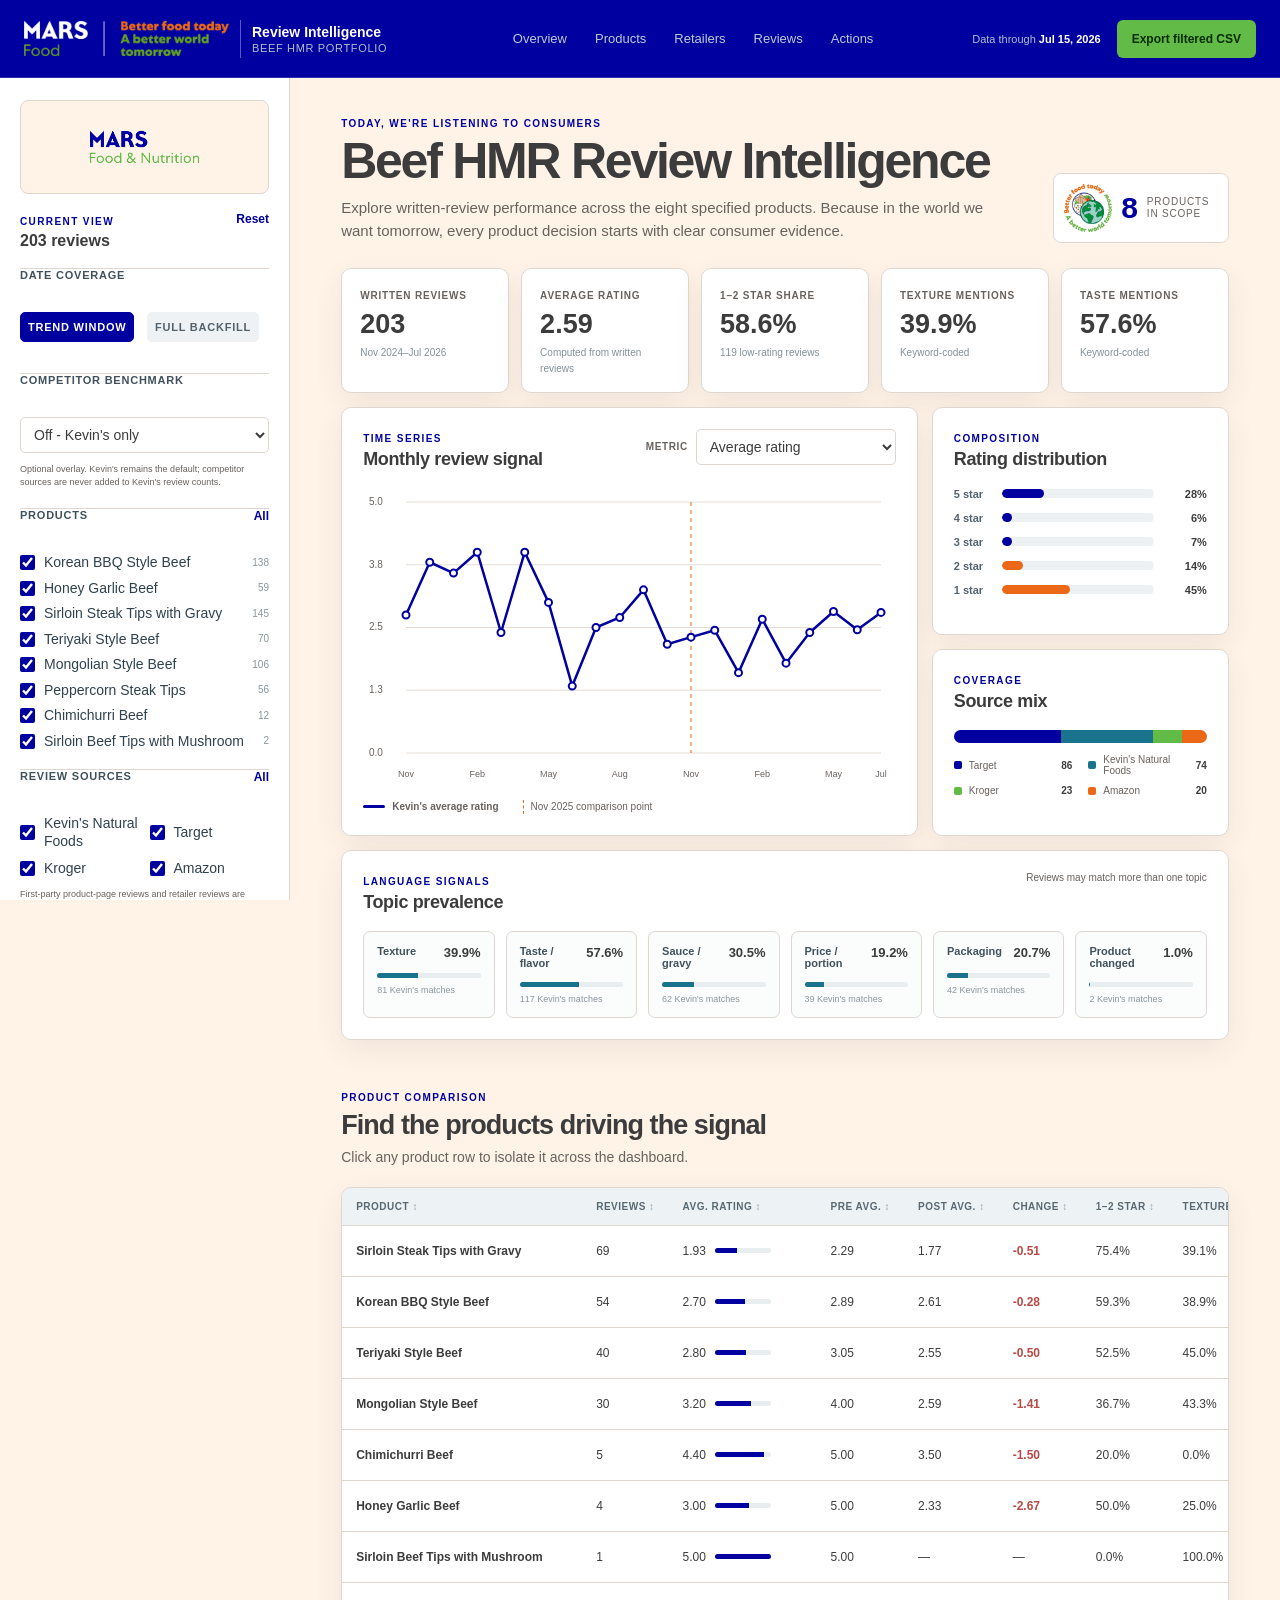
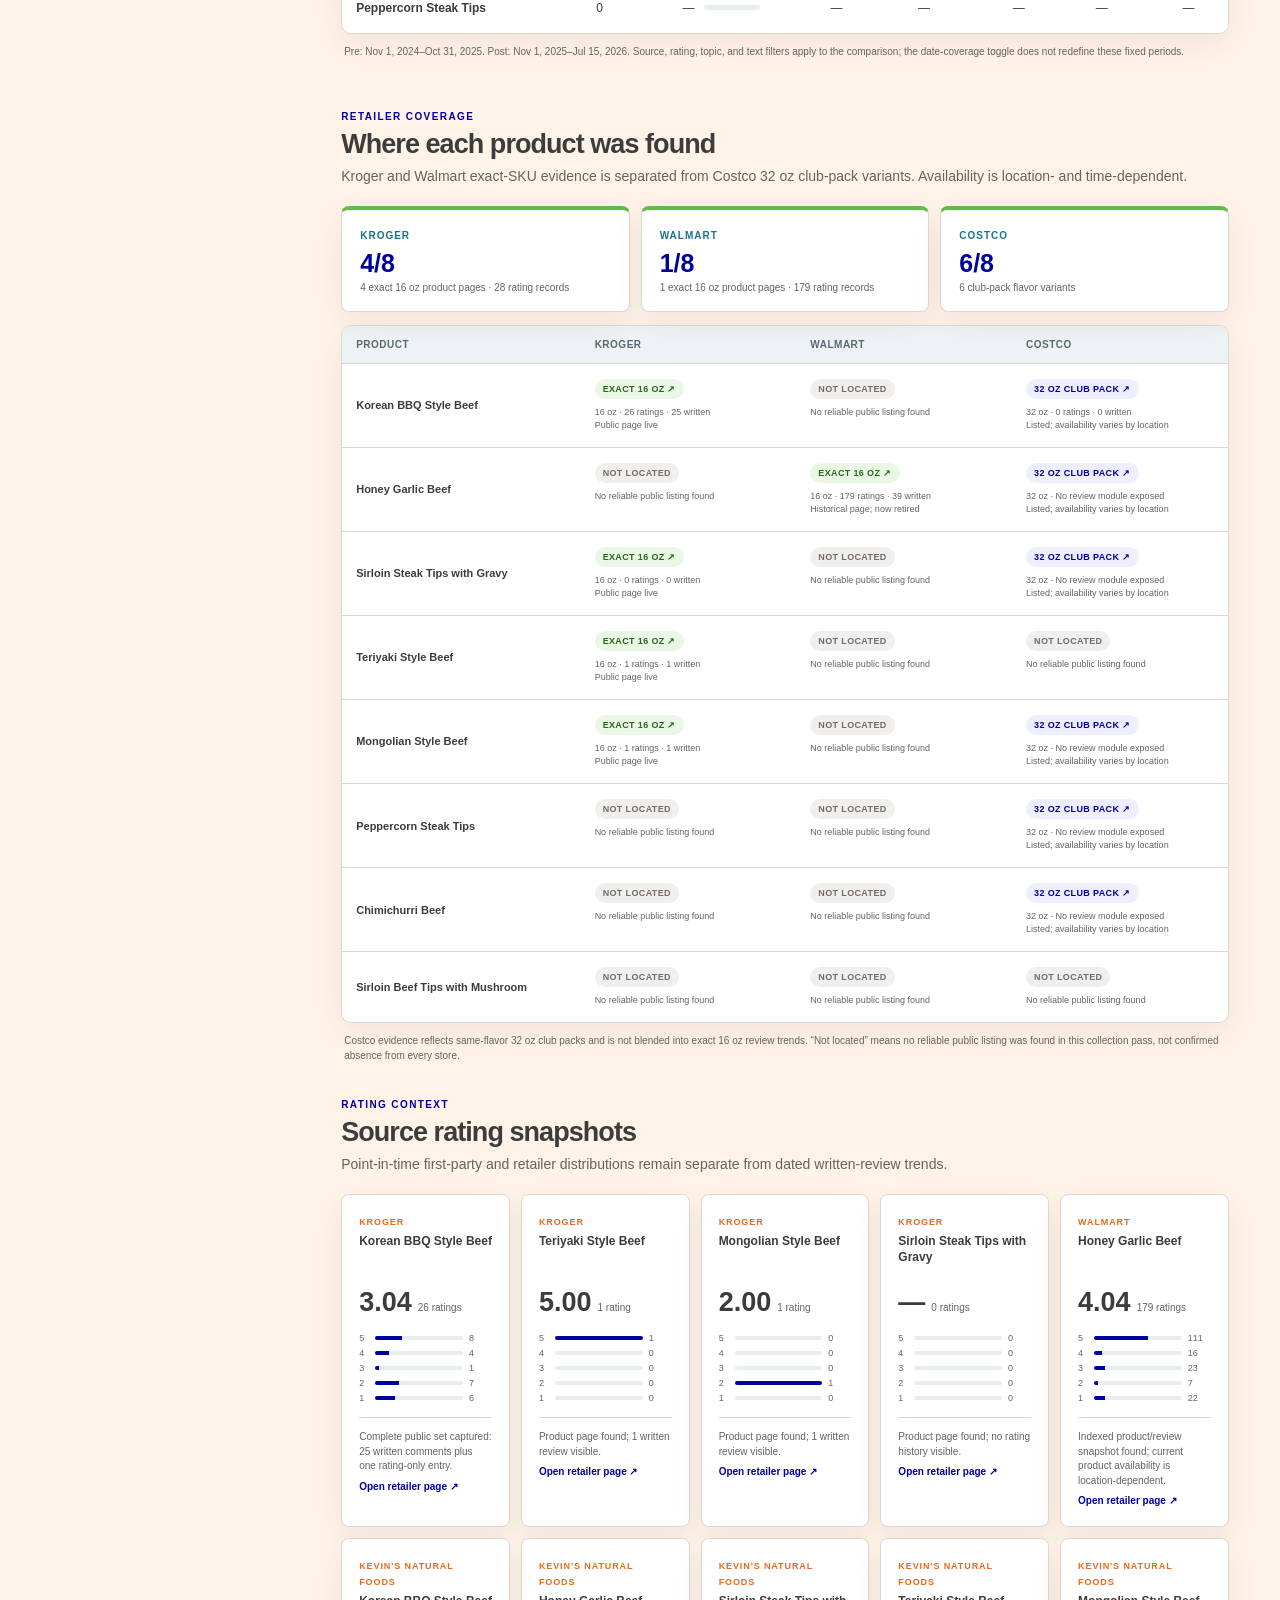
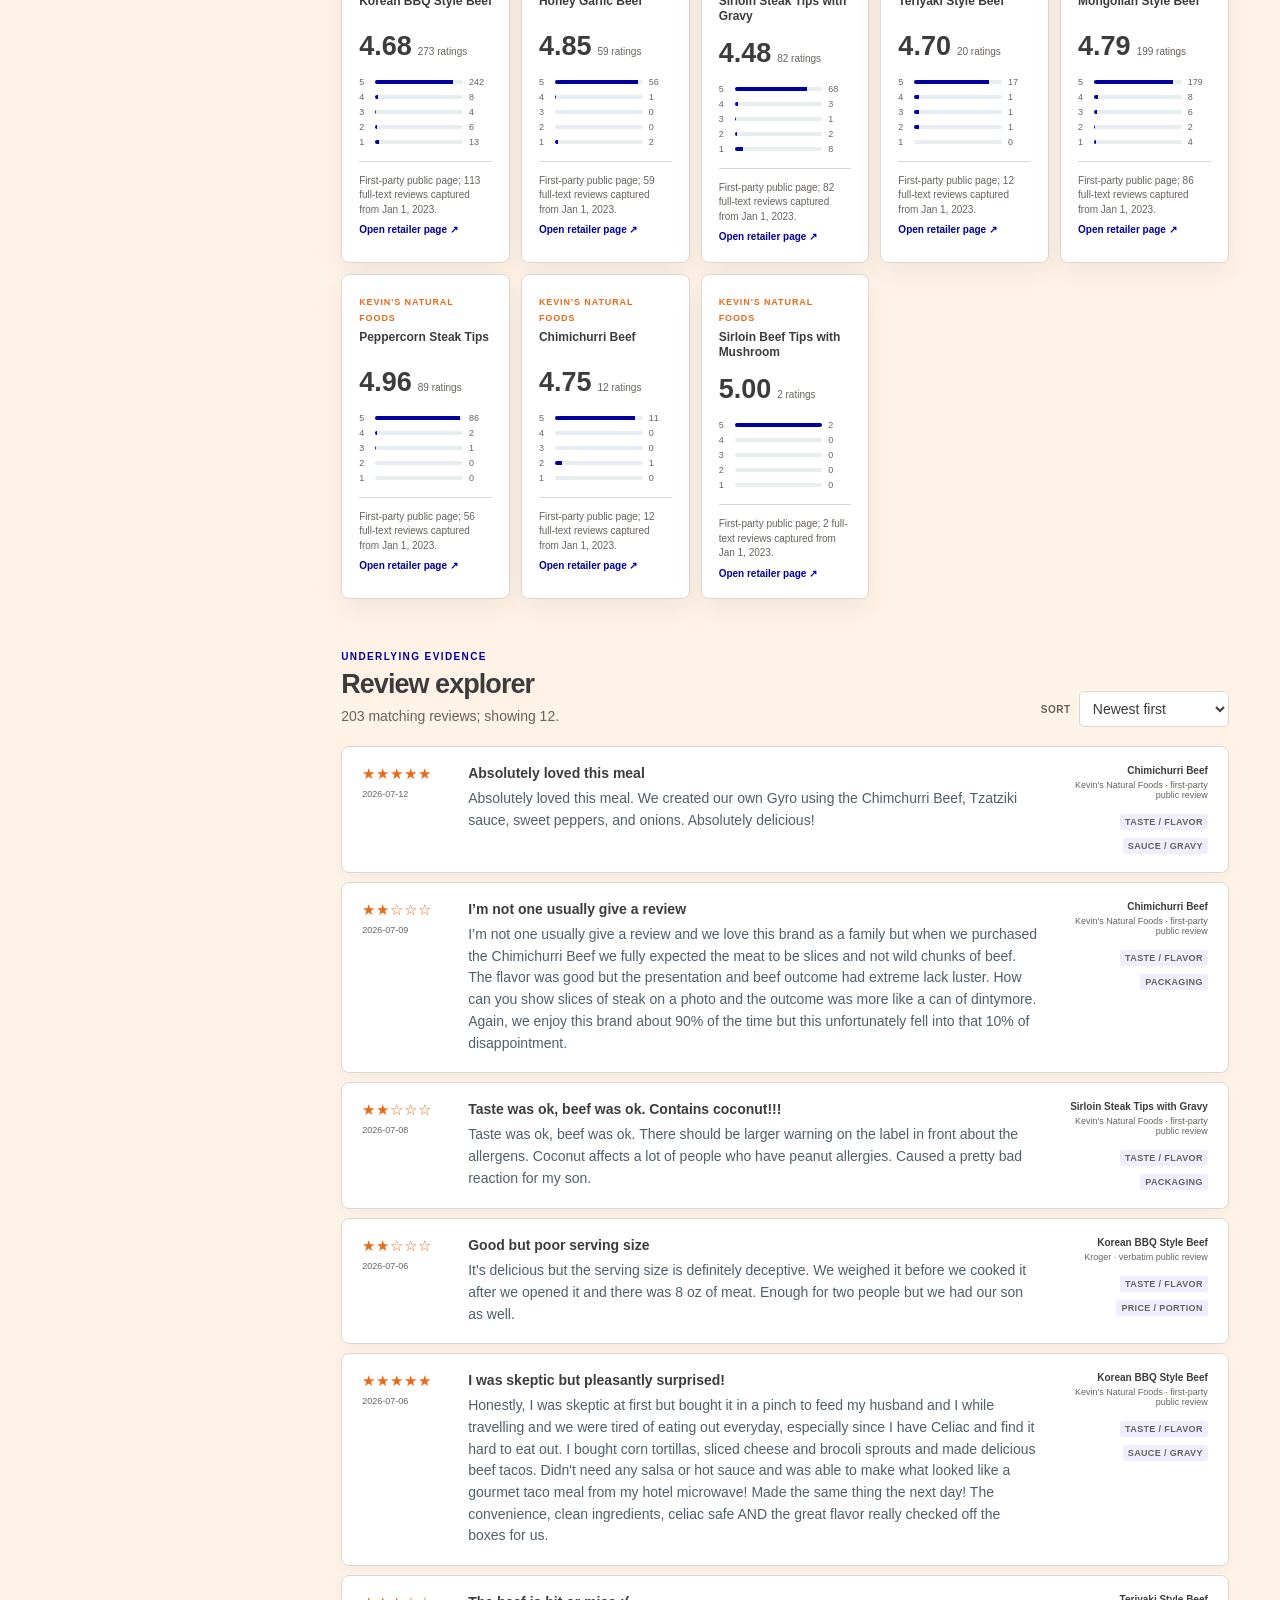
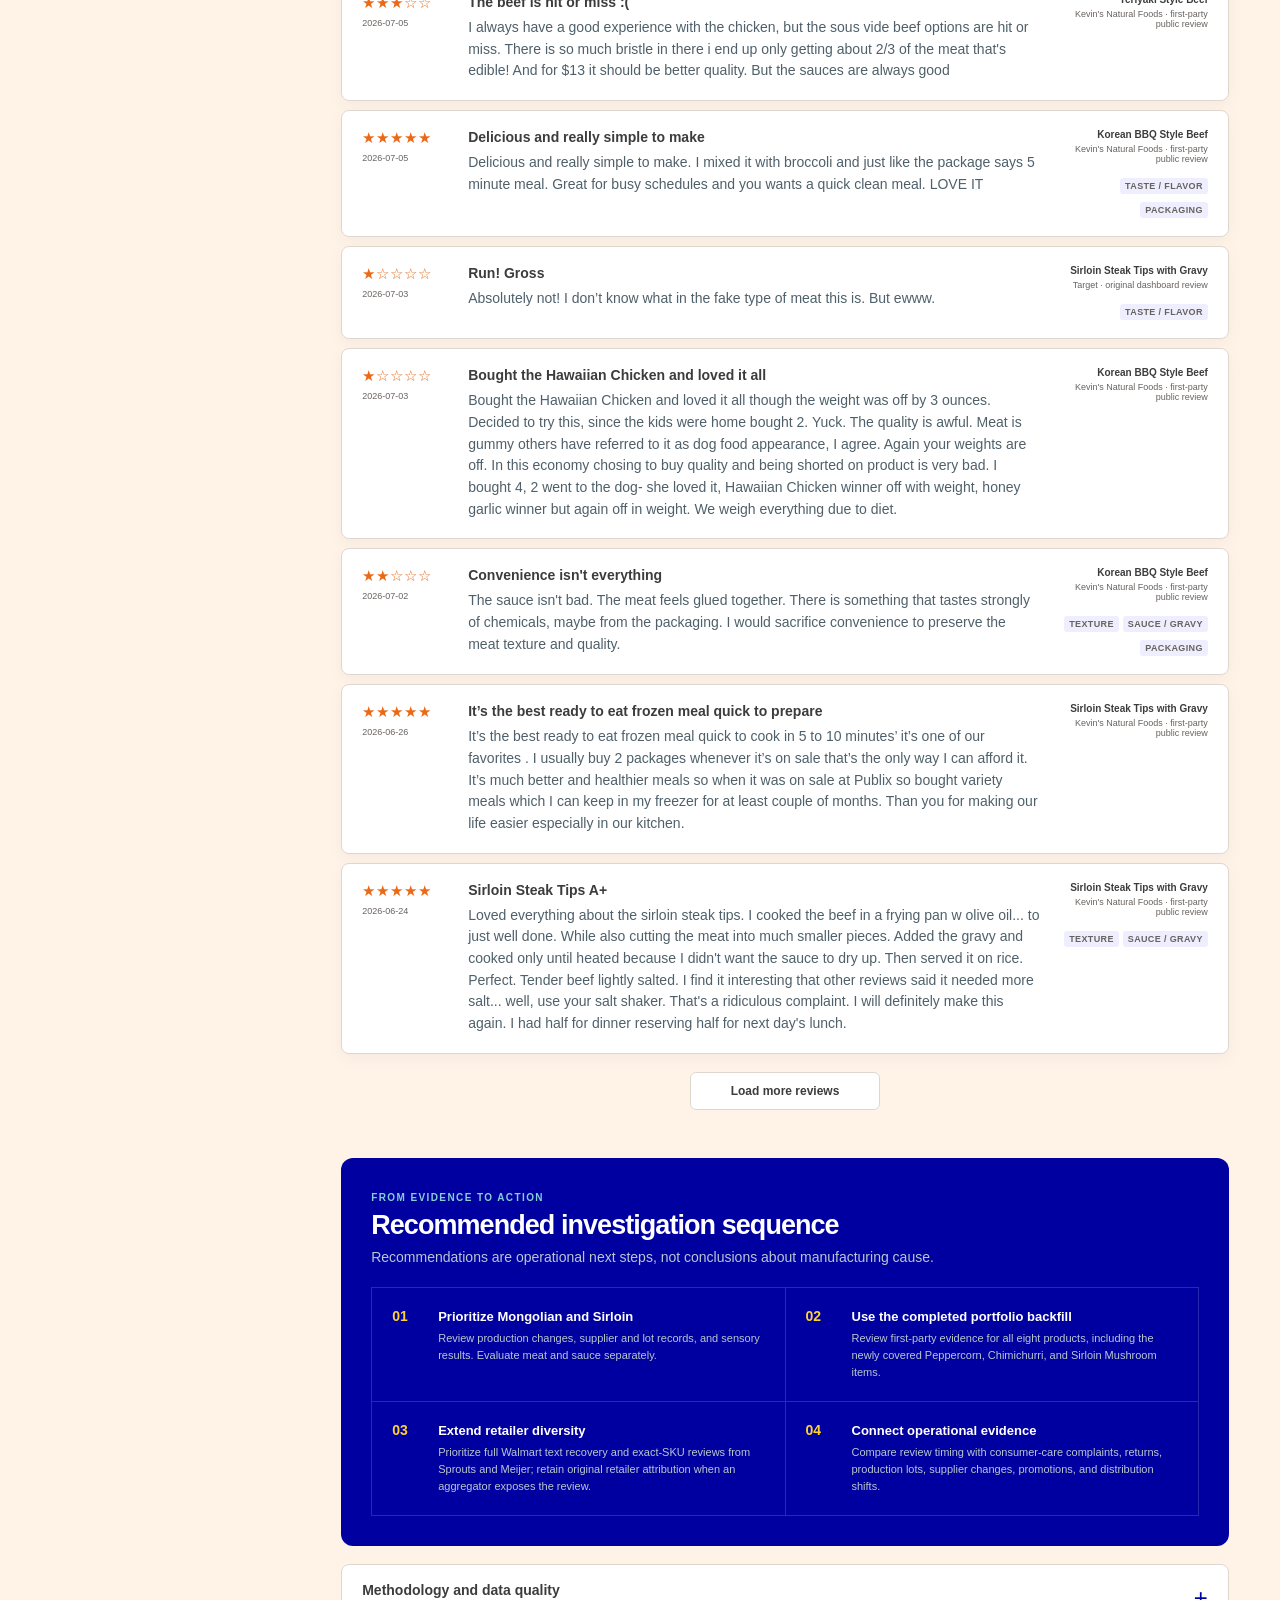
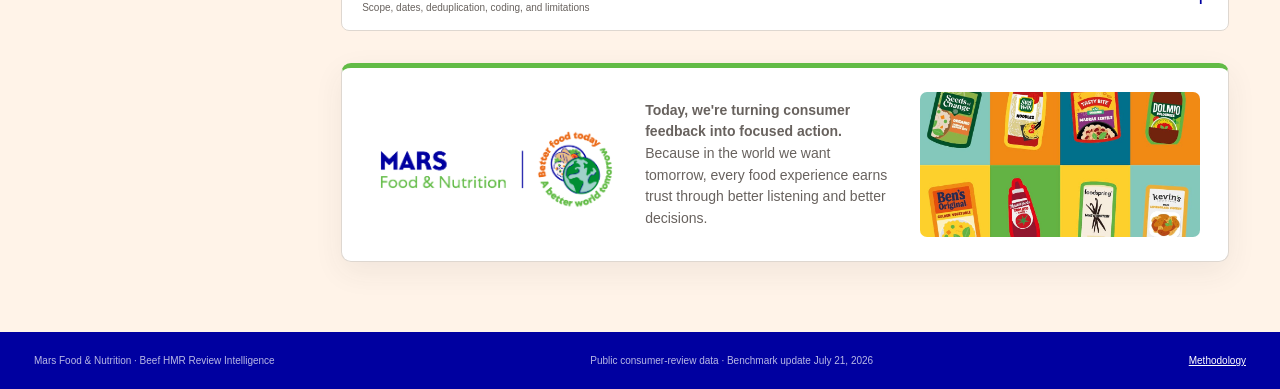
==== commit 441125f7: "Add optional competitor benchmark overlay" ====
--- a/index.html
+++ b/index.html
@@ -22,6 +22,7 @@
     <nav aria-label="Dashboard sections">
       <a href="#overview">Overview</a>
       <a href="#products">Products</a>
+      <a id="benchmarkNav" href="#benchmark" hidden>Benchmark</a>
       <a href="#retailers">Retailers</a>
       <a href="#reviews">Reviews</a>
       <a href="#actions">Actions</a>
@@ -44,6 +45,16 @@
         <legend>Date coverage</legend>
         <label><input type="radio" name="dateMode" value="analysis" checked><span>Trend window</span></label>
         <label><input type="radio" name="dateMode" value="all"><span>Full backfill</span></label>
+      </fieldset>
+
+      <fieldset class="filter-group benchmark-filter">
+        <legend>Competitor benchmark</legend>
+        <select id="benchmarkMode" aria-label="Competitor benchmark">
+          <option value="off">Off - Kevin's only</option>
+          <option value="core">Core 14-20 oz set</option>
+          <option value="all">All supplied competitors</option>
+        </select>
+        <small class="filter-context">Optional overlay. Kevin's remains the default; competitor sources are never added to Kevin's review counts.</small>
       </fieldset>
 
       <fieldset class="filter-group">
@@ -101,6 +112,8 @@
         </div>
         <div class="scope-badge"><img src="brand/globe-badge.png" alt=""><strong>8</strong><span>products in scope</span></div>
       </section>
+
+      <section id="benchmarkBanner" class="benchmark-banner" hidden aria-live="polite"></section>
 
       <section class="kpi-grid" aria-label="Filtered view metrics">
         <article class="kpi-card"><span>Written reviews</span><strong id="kpiReviews">—</strong><small id="kpiCoverage">—</small></article>
@@ -125,7 +138,7 @@
             </div>
           </div>
           <div class="chart-wrap"><canvas id="trendChart" role="img" aria-label="Monthly filtered review trend"></canvas><div id="chartTooltip" class="chart-tooltip" hidden></div></div>
-          <div class="chart-legend"><span><i class="legend-line"></i><b id="trendLegend">Average rating</b></span><span class="legend-cutoff"><i></i>Nov 2025 comparison point</span></div>
+          <div class="chart-legend"><span><i class="legend-line"></i><b id="trendLegend">Kevin's average rating</b></span><span id="benchmarkLegend" hidden><i class="legend-line competitor"></i><b>Competitor benchmark</b></span><span class="legend-cutoff"><i></i>Nov 2025 comparison point</span></div>
           <div id="trendTable" class="sr-only" aria-live="polite"></div>
         </article>
 
@@ -143,6 +156,30 @@
           <div class="panel-heading"><div><span class="kicker">Language signals</span><h2>Topic prevalence</h2></div><span class="panel-note">Reviews may match more than one topic</span></div>
           <div id="themeBars" class="theme-grid"></div>
         </article>
+      </section>
+
+      <section id="benchmark" class="section-block benchmark-section panel-anchor" hidden>
+        <div class="section-heading">
+          <div><span class="kicker">Optional comparison layer</span><h2>Competitor benchmark detail</h2><p>Compare like-for-like written-review signals while keeping rating snapshots and incomplete retailer samples clearly separated.</p></div>
+        </div>
+        <div id="benchmarkSummary" class="benchmark-summary" aria-label="Competitor benchmark summary"></div>
+        <div class="table-shell">
+          <table id="benchmarkTable">
+            <thead><tr><th scope="col">Brand / product</th><th scope="col">Pack</th><th scope="col">Tier</th><th scope="col">Written reviews</th><th scope="col">Avg. rating</th><th scope="col">1-2 star</th><th scope="col">Texture</th><th scope="col">Taste</th><th scope="col">Evidence</th></tr></thead>
+            <tbody></tbody>
+          </table>
+        </div>
+        <p class="table-note">Hormel histories are complete public first-party feeds within the date scope. Walmart text is the public server-rendered sample (up to 10 records per page); full point-in-time rating distributions are shown separately and are not treated as dated written reviews.</p>
+        <div class="section-heading snapshot-heading"><div><span class="kicker">Market-scale context</span><h2>Competitor rating snapshots</h2><p>Point-in-time distributions show scale and rating context; they do not enter trend, topic, or volume calculations.</p></div></div>
+        <div id="benchmarkSnapshots" class="snapshot-grid"></div>
+        <div class="section-heading snapshot-heading"><div><span class="kicker">Retailer audit</span><h2>Competitor availability by source</h2><p>Exact product pages, listings, search-only findings, and unresolved gaps are shown separately across the same retailer set.</p></div></div>
+        <div class="table-shell coverage-shell">
+          <table id="benchmarkCoverageTable">
+            <thead><tr><th scope="col">Product</th><th scope="col">Brand</th><th scope="col">Target</th><th scope="col">Amazon</th><th scope="col">Kroger</th><th scope="col">Walmart</th><th scope="col">Costco</th></tr></thead>
+            <tbody></tbody>
+          </table>
+        </div>
+        <p class="table-note">Search-only means a retailer search was identified but an exact public product page was not confirmed. “Not located” is not proof of nationwide absence; assortment can vary by store and date.</p>
       </section>
 
       <section id="products" class="section-block panel-anchor">
@@ -202,6 +239,9 @@
             <article><strong>Deduplication</strong><p>Exact source-level and same-day cross-source matches on product, rating, title, and review text were removed. The Amazon file declined from 600 raw rows to 60 unique rows across all products.</p></article>
             <article><strong>Topic coding</strong><p>Transparent keyword rules tag texture, taste, sauce, value, packaging, and “product changed” language. Topic shares are directional.</p></article>
             <article><strong>Evidence layers</strong><p>Full-text public reviews drive trends. Five summaries or rating-only entries are retained as context but excluded from KPIs; Costco 32 oz listings remain separate.</p></article>
+            <article><strong>Competitor overlay</strong><p>Thirteen supplied competitor products were normalized after merging duplicate or variant descriptions. Eight are core 14-20 oz comparators; five are adjacent products shown only in the expanded view.</p></article>
+            <article><strong>Competitor review evidence</strong><p>212 dated public written reviews are available in scope: complete Hormel first-party histories plus labeled Walmart page samples. Eleven complete point-in-time rating distributions remain a separate context layer.</p></article>
+            <article><strong>Benchmark guardrail</strong><p>Competitor volume is sample-dependent and must not be read as market share. Rating and topic comparisons use only captured full text; products without defensible review text remain visible as coverage gaps.</p></article>
             <article><strong>Interpretation</strong><p>Review language identifies where to investigate. It does not establish manufacturing, ingredient, supplier, or formulation causality.</p></article>
           </div>
         </details>
@@ -217,8 +257,8 @@
     </main>
   </div>
 
-  <footer><span>Mars Food &amp; Nutrition · Beef HMR Review Intelligence</span><span>Public consumer-review data · Updated July 15, 2026</span><a href="#method">Methodology</a></footer>
+  <footer><span>Mars Food &amp; Nutrition · Beef HMR Review Intelligence</span><span>Public consumer-review data · Benchmark update July 21, 2026</span><a href="#method">Methodology</a></footer>
   <div id="toast" class="toast" role="status" aria-live="polite"></div>
-  <script src="app.js" defer></script>
+  <script src="app.js?v=2026-07-21-benchmark" defer></script>
 </body>
 </html>
--- a/styles.css
+++ b/styles.css
@@ -25,6 +25,7 @@
 }
 
 * { box-sizing: border-box; }
+[hidden] { display: none !important; }
 html { scroll-behavior: smooth; scroll-padding-top: 82px; }
 body { margin: 0; color: var(--ink); background: var(--canvas); font-family: "Mars Centra", Arial, sans-serif; font-size: 14px; }
 button, input, select { font: inherit; }
@@ -112,6 +113,16 @@
 .kpi-card strong { display: block; margin: 9px 0 5px; font-size: 27px; line-height: 1; font-variant-numeric: tabular-nums; }
 .kpi-card small { color: #829099; font-size: 10px; }
 
+.benchmark-banner { display: flex; justify-content: space-between; align-items: center; gap: 24px; margin: 0 0 14px; padding: 15px 18px; border: 1px solid #f1bd99; border-left: 5px solid var(--orange); border-radius: var(--radius); background: #fff9f4; box-shadow: var(--shadow); }
+.benchmark-banner > div:first-child { display: grid; grid-template-columns: auto auto; align-items: center; gap: 5px 10px; }
+.benchmark-banner strong { color: var(--navy); }
+.benchmark-banner p { grid-column: 1 / -1; margin: 0; color: var(--muted); font-size: 10px; line-height: 1.45; }
+.benchmark-chip { padding: 4px 7px; border-radius: 12px; background: var(--orange); color: white; font-size: 8px; font-weight: 850; letter-spacing: .08em; text-transform: uppercase; }
+.benchmark-key { display: flex; gap: 15px; color: var(--muted); white-space: nowrap; font-size: 10px; }
+.benchmark-key span { display: flex; align-items: center; gap: 5px; }
+.benchmark-key i { width: 14px; height: 3px; border-radius: 2px; background: var(--blue); }
+.benchmark-key span:last-child i { background: var(--orange); }
+
 .dashboard-grid { display: grid; grid-template-columns: minmax(0, 1.65fr) minmax(280px, .85fr); gap: 14px; }
 .panel { min-width: 0; padding: 21px; background: white; border: 1px solid var(--line); border-radius: var(--radius); box-shadow: var(--shadow); }
 .panel-wide { grid-row: span 2; }
@@ -129,14 +140,19 @@
 .chart-legend { display: flex; gap: 24px; margin-top: 12px; color: var(--muted); font-size: 10px; }
 .chart-legend span { display: inline-flex; align-items: center; gap: 7px; }
 .legend-line { width: 22px; height: 3px; background: var(--blue); border-radius: 2px; }
+.legend-line.competitor { height: 0; background: none; border-top: 2px dashed var(--orange); border-radius: 0; }
 .legend-cutoff i { width: 1px; height: 14px; border-left: 1px dashed var(--orange); }
 
 .bar-list { display: grid; gap: 12px; }
 .bar-row { display: grid; grid-template-columns: 39px 1fr 44px; align-items: center; gap: 9px; }
 .bar-row > span { color: #53636d; font-size: 11px; font-weight: 750; }
 .bar-row > strong { text-align: right; font-size: 11px; font-variant-numeric: tabular-nums; }
+.bar-pair { display: grid; gap: 3px; }
 .bar-track { height: 9px; background: #edf1f3; border-radius: 6px; overflow: hidden; }
 .bar-track i { display: block; height: 100%; background: var(--blue); border-radius: inherit; transition: width .25s ease; }
+.bar-track.benchmark { height: 4px; }
+.bar-track.benchmark i { background: var(--orange) !important; }
+.bar-row > strong small { display: block; margin-top: 2px; color: var(--orange); font-size: 8px; }
 .bar-row:nth-child(4) .bar-track i, .bar-row:nth-child(5) .bar-track i { background: var(--orange); }
 
 .source-mix { display: grid; gap: 11px; }
@@ -156,6 +172,8 @@
 .theme-card header strong { font-size: 13px; }
 .theme-meter { height: 5px; background: #e8edef; border-radius: 4px; overflow: hidden; }
 .theme-meter i { display: block; height: 100%; background: var(--cyan); }
+.theme-meter.benchmark { height: 3px; margin-top: 3px; }
+.theme-meter.benchmark i { background: var(--orange); }
 .theme-card small { display: block; margin-top: 7px; color: #8a979e; font-size: 9px; }
 
 .section-block { margin-top: 48px; }
@@ -178,6 +196,20 @@
 .mini-track i { display: block; height: 100%; background: var(--blue); }
 .status-pill { display: inline-block; padding: 5px 7px; border-radius: 12px; background: #e9f4ef; color: var(--green); white-space: nowrap; font-size: 9px; font-weight: 850; letter-spacing: .04em; text-transform: uppercase; }
 .status-pill.gap { background: #f1f2f3; color: #747f86; }
+.status-pill.variant { background: #fff0e5; color: #9d4510; }
+
+.benchmark-section { padding: 28px; border: 1px solid #f0d2bb; border-top: 5px solid var(--orange); border-radius: 12px; background: rgba(255,255,255,.45); }
+.benchmark-summary { display: grid; grid-template-columns: repeat(4, 1fr); gap: 11px; margin-bottom: 13px; }
+.benchmark-summary article { padding: 16px 18px; border: 1px solid var(--line); border-radius: 8px; background: white; box-shadow: var(--shadow); }
+.benchmark-summary span { color: var(--color-water); font-size: 9px; font-weight: 850; letter-spacing: .09em; text-transform: uppercase; }
+.benchmark-summary strong { display: block; margin: 7px 0 4px; color: var(--navy); font-size: 24px; }
+.benchmark-summary p { margin: 0; color: var(--muted); font-size: 9px; line-height: 1.4; }
+#benchmarkTable th { cursor: default; }
+#benchmarkTable tbody tr { cursor: default; }
+#benchmarkTable td.product-name small { display: block; margin-bottom: 3px; color: var(--orange); font-size: 8px; letter-spacing: .07em; text-transform: uppercase; }
+#benchmarkCoverageTable th { cursor: default; }
+#benchmarkCoverageTable tbody th small { color: var(--muted); font-size: 9px; font-weight: 500; }
+.competitor-snapshot { border-top: 4px solid var(--orange); }
 
 .snapshot-grid { display: grid; grid-template-columns: repeat(5, 1fr); gap: 11px; }
 .snapshot-card { min-width: 0; padding: 17px; background: white; border: 1px solid var(--line); border-radius: 8px; box-shadow: var(--shadow); }
@@ -264,6 +296,7 @@
   .theme-grid { grid-template-columns: repeat(3, 1fr); }
   .snapshot-grid { grid-template-columns: repeat(3, 1fr); }
   .coverage-summary { grid-template-columns: repeat(3, 1fr); }
+  .benchmark-summary { grid-template-columns: repeat(2, 1fr); }
   .brand-signoff { grid-template-columns: 1fr; }
   .portfolio-grid { display: none; }
 }
@@ -279,6 +312,7 @@
   .themes-panel { grid-column: auto; }
   .snapshot-grid { grid-template-columns: repeat(2, 1fr); }
   .coverage-summary { grid-template-columns: 1fr; }
+  .benchmark-banner { align-items: flex-start; flex-direction: column; }
   .method-grid { grid-template-columns: 1fr 1fr; }
 }
 @media (max-width: 620px) {
@@ -300,7 +334,7 @@
   .control-row { width: 100%; }
   .control-row select { flex: 1; min-width: 0; }
   .chart-wrap { height: 250px; }
-  .theme-grid, .snapshot-grid, .action-grid, .method-grid, .coverage-summary { grid-template-columns: 1fr; }
+  .theme-grid, .snapshot-grid, .action-grid, .method-grid, .coverage-summary, .benchmark-summary { grid-template-columns: 1fr; }
   .brand-signoff, .signoff-copy { grid-template-columns: 1fr; padding: 22px; text-align: center; }
   .signoff-copy img { width: min(250px, 100%); margin: auto; }
   .section-heading { align-items: flex-start; flex-direction: column; }
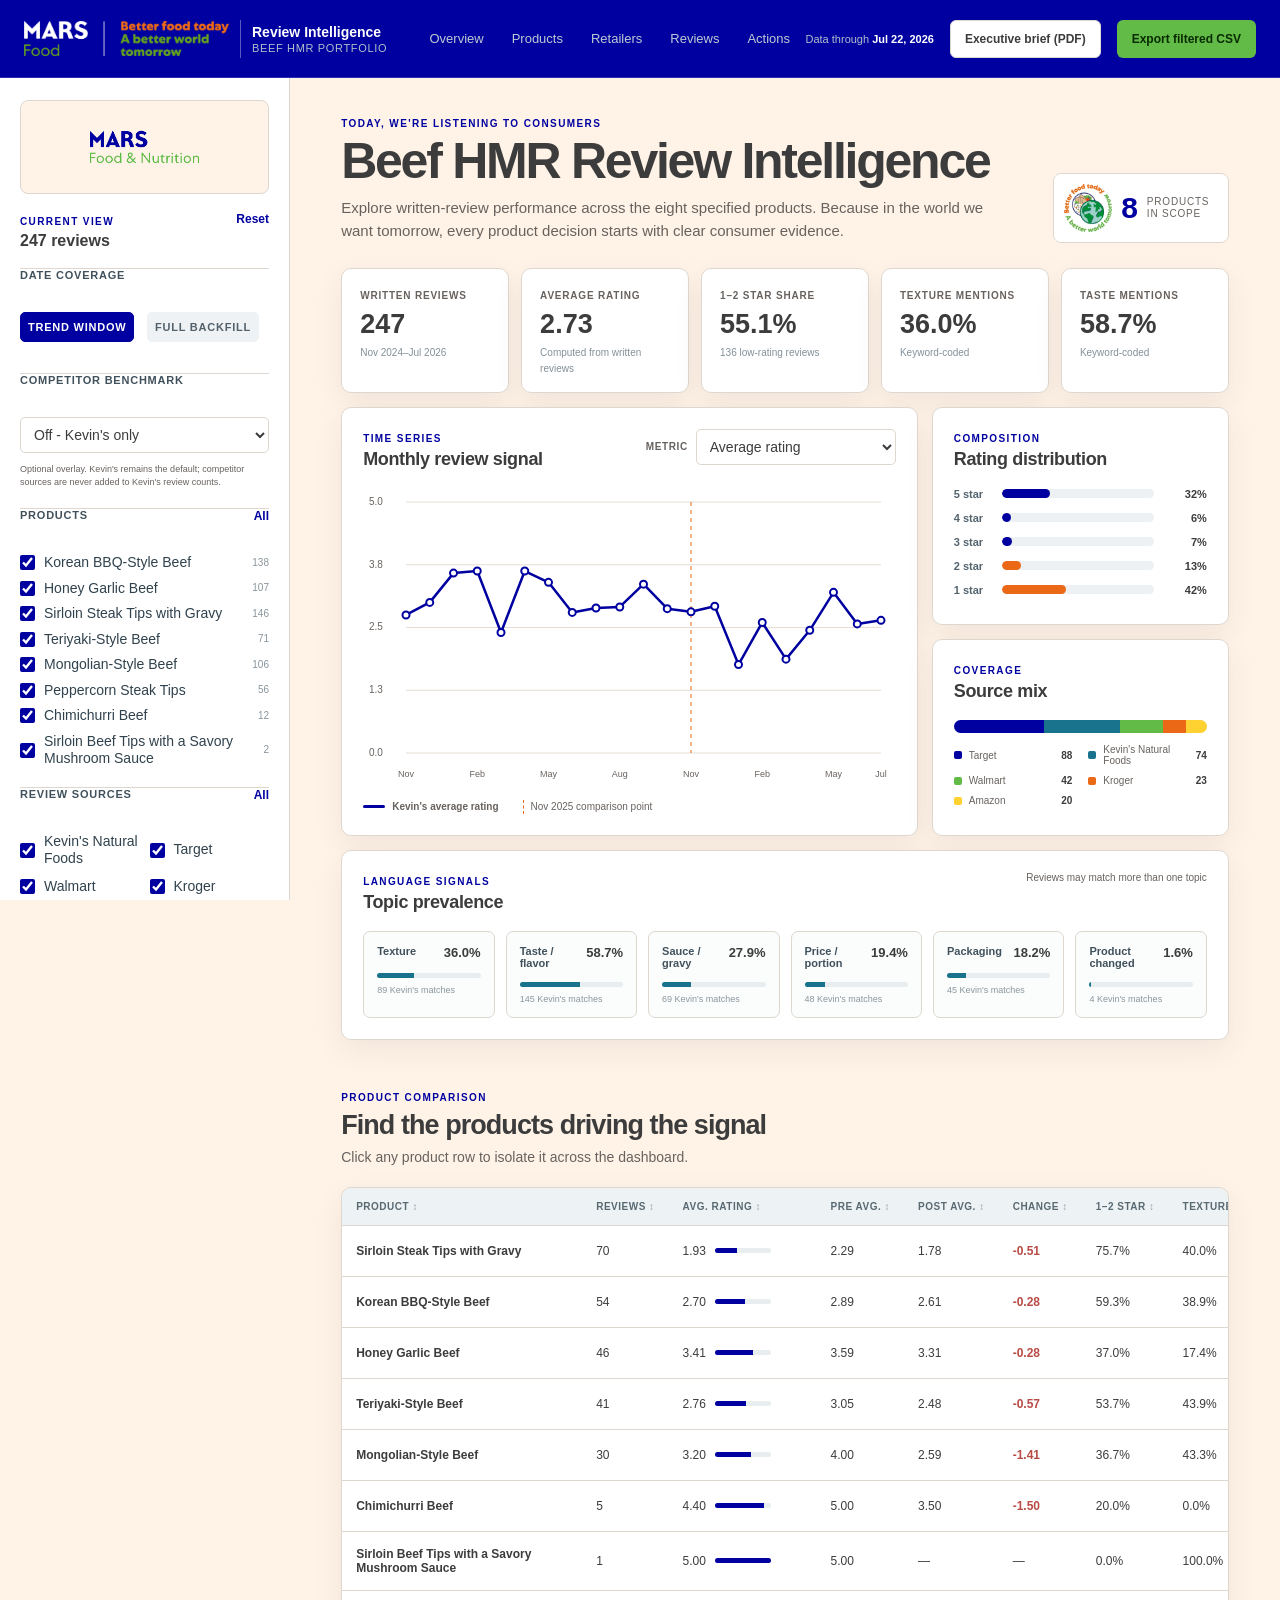
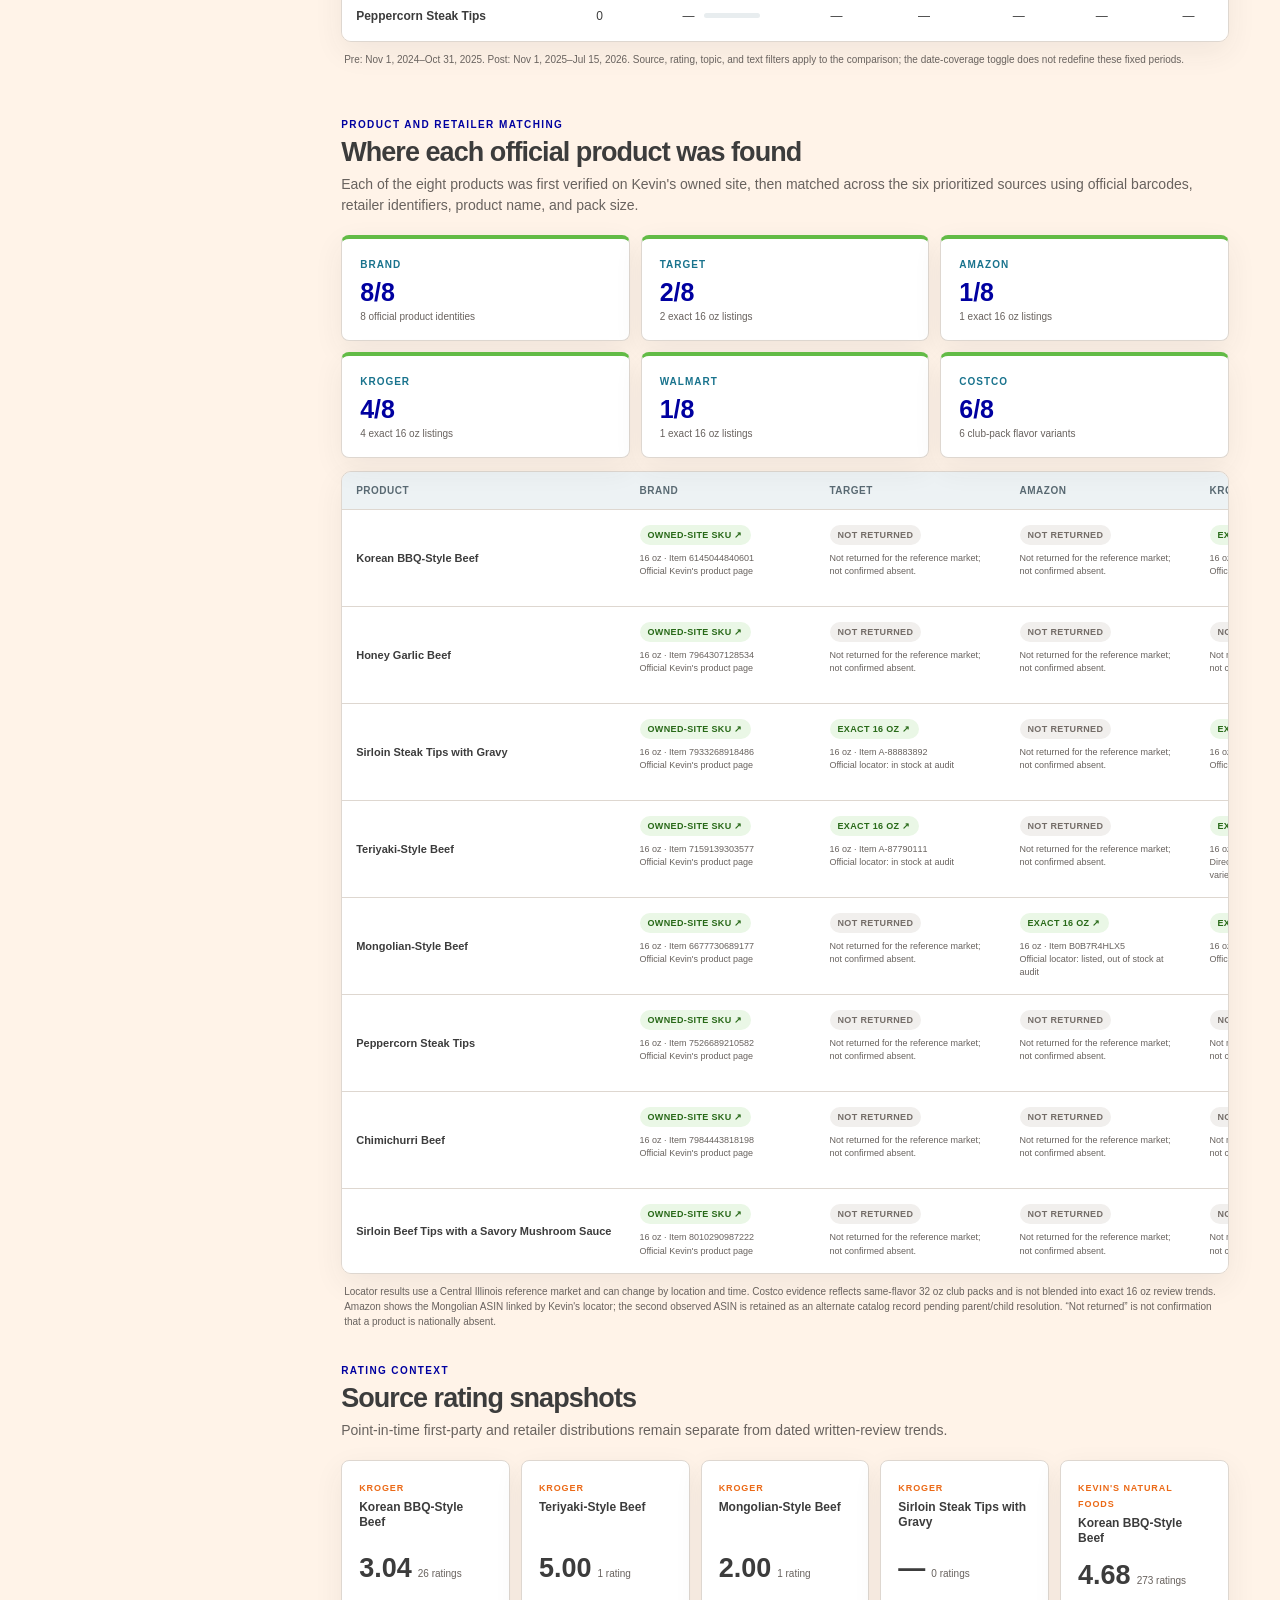
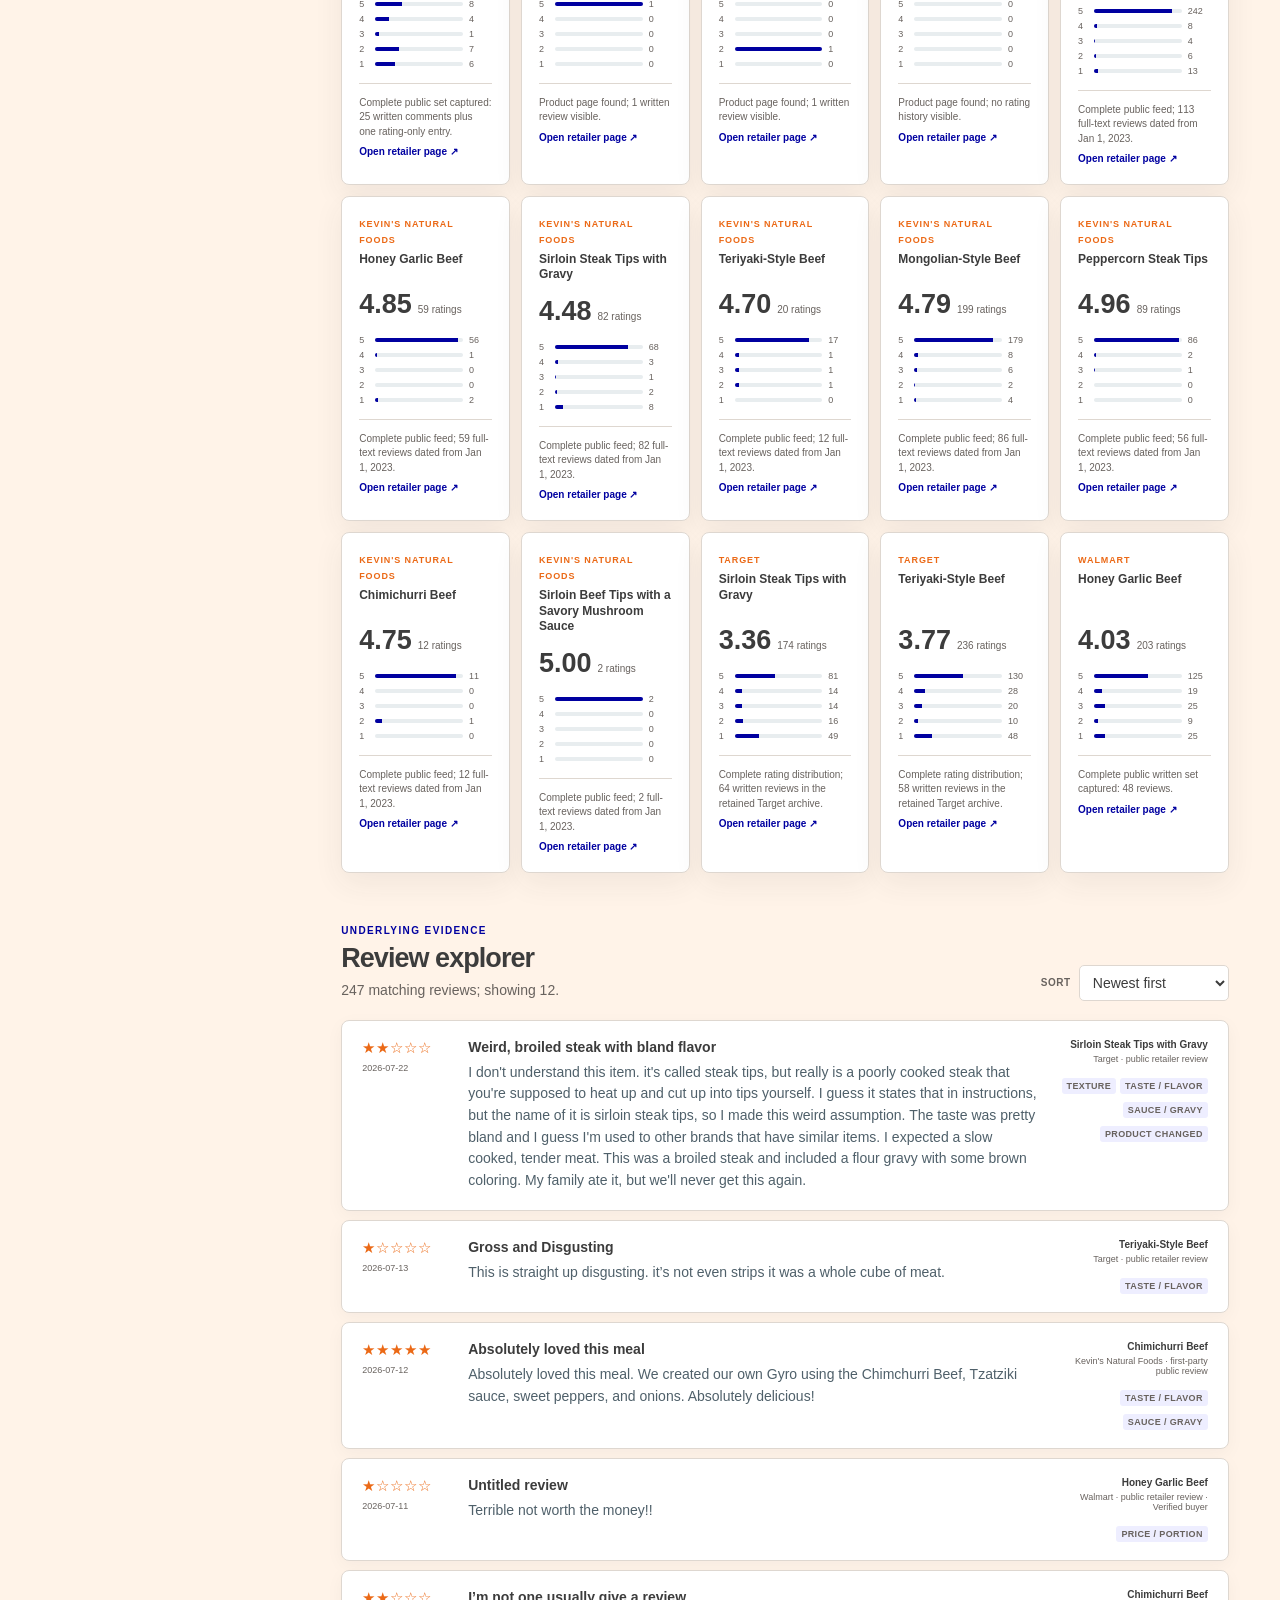
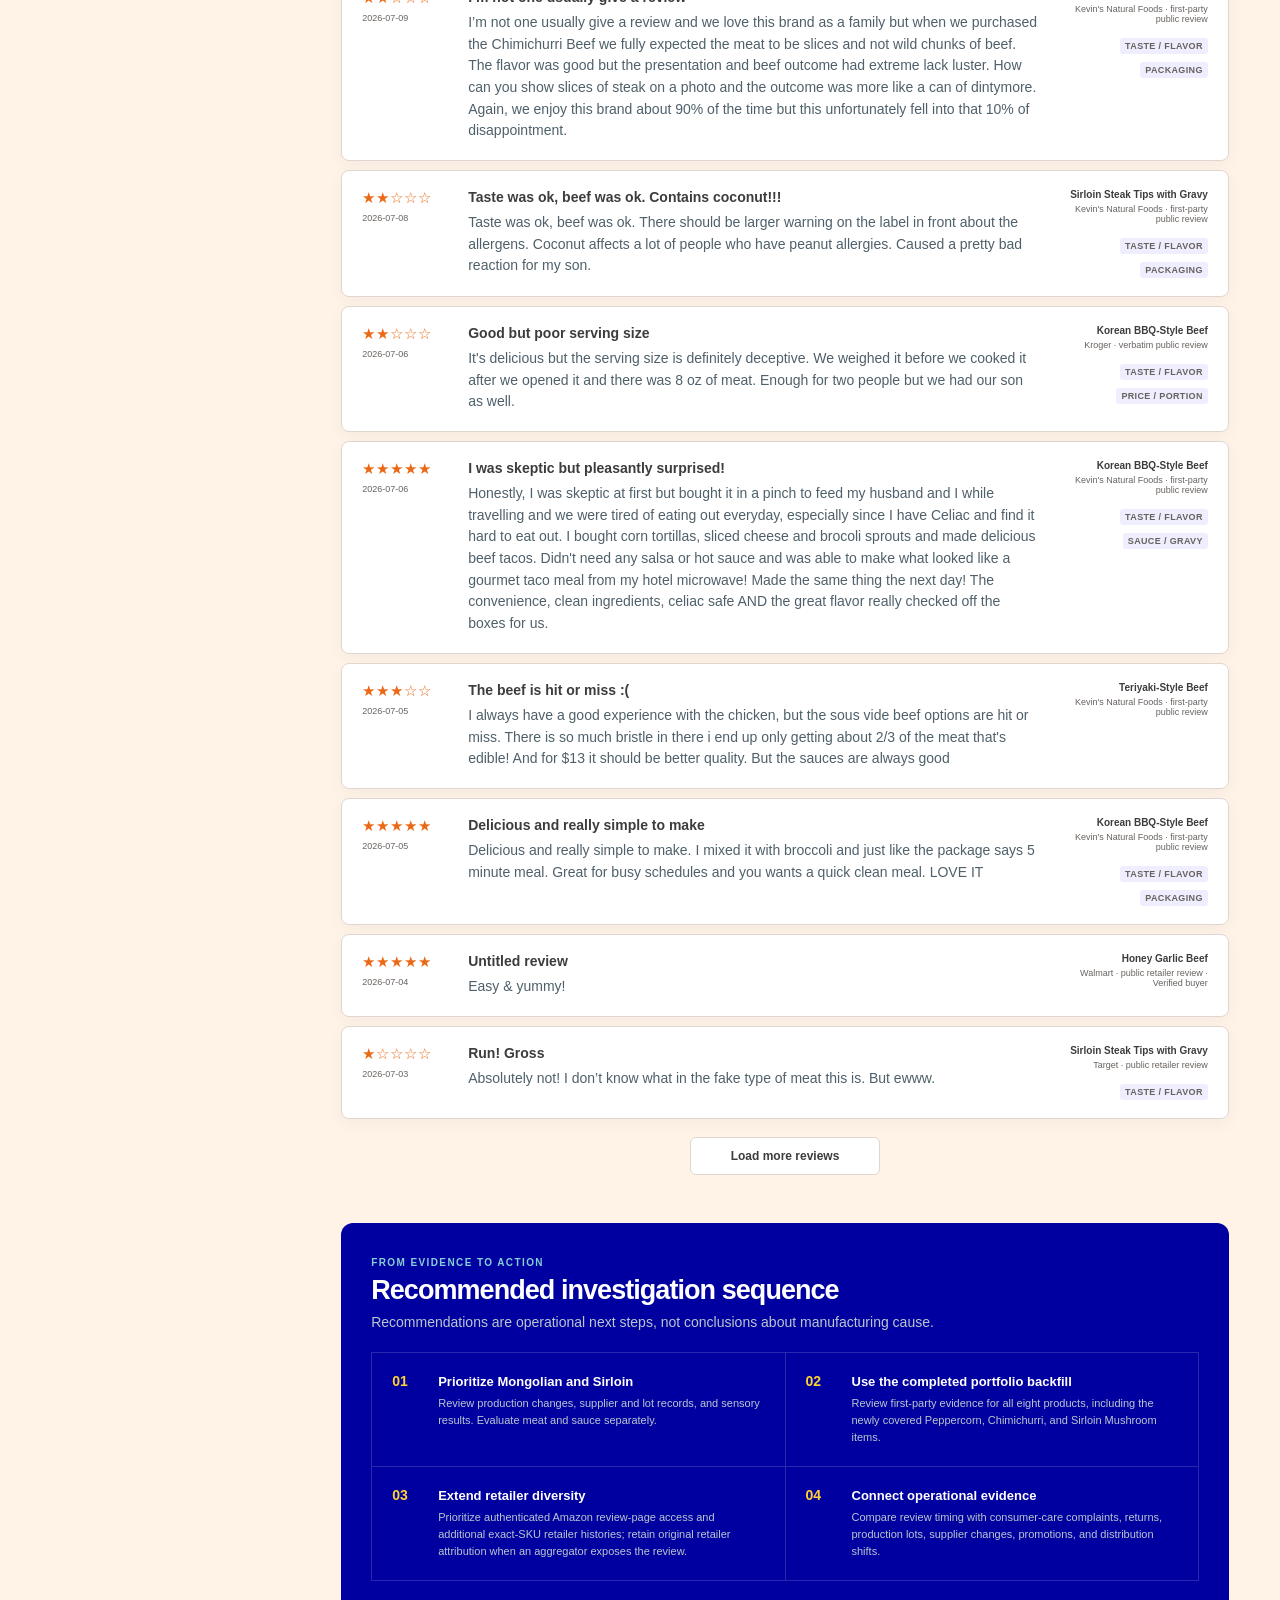
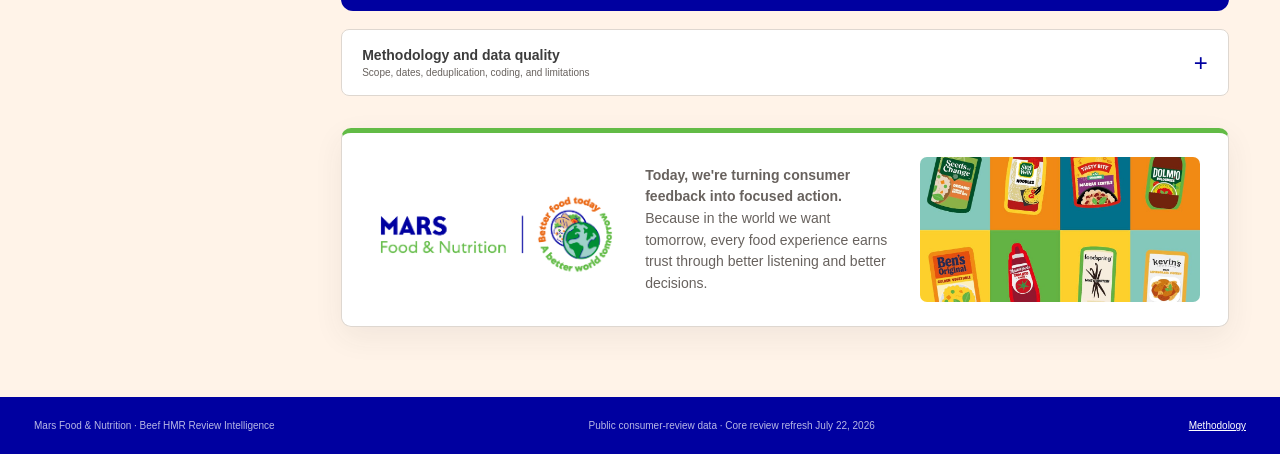
==== commit ca1926bb: "Expand core review coverage" ====
--- a/index.html
+++ b/index.html
@@ -28,7 +28,8 @@
       <a href="#actions">Actions</a>
     </nav>
     <div class="top-actions">
-      <span class="data-date">Data through <strong>Jul 15, 2026</strong></span>
+      <span class="data-date">Data through <strong>Jul 22, 2026</strong></span>
+      <a class="button button-secondary" href="downloads/KNF_Beef_HMR_Executive_One_Pager_2026-07-22.pdf" target="_blank" rel="noopener">Executive brief (PDF)</a>
       <button id="exportCsv" class="button button-primary" type="button">Export filtered CSV</button>
     </div>
   </header>
@@ -197,15 +198,15 @@
       </section>
 
       <section id="retailers" class="section-block panel-anchor">
-        <div class="section-heading"><div><span class="kicker">Retailer coverage</span><h2>Where each product was found</h2><p>Kroger and Walmart exact-SKU evidence is separated from Costco 32 oz club-pack variants. Availability is location- and time-dependent.</p></div></div>
+        <div class="section-heading"><div><span class="kicker">Product and retailer matching</span><h2>Where each official product was found</h2><p>Each of the eight products was first verified on Kevin's owned site, then matched across the six prioritized sources using official barcodes, retailer identifiers, product name, and pack size.</p></div></div>
         <div id="coverageSummary" class="coverage-summary" aria-label="Retailer coverage summary"></div>
         <div class="table-shell coverage-shell">
           <table id="coverageTable">
-            <thead><tr><th scope="col">Product</th><th scope="col">Kroger</th><th scope="col">Walmart</th><th scope="col">Costco</th></tr></thead>
-            <tbody></tbody>
-          </table>
-        </div>
-        <p class="table-note">Costco evidence reflects same-flavor 32 oz club packs and is not blended into exact 16 oz review trends. “Not located” means no reliable public listing was found in this collection pass, not confirmed absence from every store.</p>
+            <thead><tr><th scope="col">Product</th><th scope="col">Brand</th><th scope="col">Target</th><th scope="col">Amazon</th><th scope="col">Kroger</th><th scope="col">Walmart</th><th scope="col">Costco</th></tr></thead>
+            <tbody></tbody>
+          </table>
+        </div>
+        <p class="table-note">Locator results use a Central Illinois reference market and can change by location and time. Costco evidence reflects same-flavor 32 oz club packs and is not blended into exact 16 oz review trends. Amazon shows the Mongolian ASIN linked by Kevin's locator; the second observed ASIN is retained as an alternate catalog record pending parent/child resolution. “Not returned” is not confirmation that a product is nationally absent.</p>
         <div class="section-heading snapshot-heading"><div><span class="kicker">Rating context</span><h2>Source rating snapshots</h2><p>Point-in-time first-party and retailer distributions remain separate from dated written-review trends.</p></div></div>
         <div id="retailerSnapshots" class="snapshot-grid"></div>
       </section>
@@ -224,7 +225,7 @@
         <div class="action-grid">
           <article><span>01</span><div><strong>Prioritize Mongolian and Sirloin</strong><p>Review production changes, supplier and lot records, and sensory results. Evaluate meat and sauce separately.</p></div></article>
           <article><span>02</span><div><strong>Use the completed portfolio backfill</strong><p>Review first-party evidence for all eight products, including the newly covered Peppercorn, Chimichurri, and Sirloin Mushroom items.</p></div></article>
-          <article><span>03</span><div><strong>Extend retailer diversity</strong><p>Prioritize full Walmart text recovery and exact-SKU reviews from Sprouts and Meijer; retain original retailer attribution when an aggregator exposes the review.</p></div></article>
+          <article><span>03</span><div><strong>Extend retailer diversity</strong><p>Prioritize authenticated Amazon review-page access and additional exact-SKU retailer histories; retain original retailer attribution when an aggregator exposes the review.</p></div></article>
           <article><span>04</span><div><strong>Connect operational evidence</strong><p>Compare review timing with consumer-care complaints, returns, production lots, supplier changes, promotions, and distribution shifts.</p></div></article>
         </div>
       </section>
@@ -234,11 +235,12 @@
           <summary><span><b>Methodology and data quality</b><small>Scope, dates, deduplication, coding, and limitations</small></span><span aria-hidden="true">+</span></summary>
           <div class="method-grid">
             <article><strong>Scope</strong><p>Only the eight products specified for this review. Chicken products, controls, and Frozen Beef Bolognese are excluded.</p></article>
-            <article><strong>Written-review archive</strong><p>588 metric-eligible full-text reviews from Jan 1, 2023 through Jul 15, 2026. The default trend window contains 203 reviews from Nov 1, 2024 onward.</p></article>
+            <article><strong>Written-review archive</strong><p>638 metric-eligible full-text reviews from Jan 1, 2023 through Jul 22, 2026. The default trend window contains 247 reviews from Nov 1, 2024 onward.</p></article>
             <article><strong>New first-party backfill</strong><p>422 full-text reviews were captured from the eight public Kevin's Natural Foods product pages. Reviewer names were not retained.</p></article>
             <article><strong>Deduplication</strong><p>Exact source-level and same-day cross-source matches on product, rating, title, and review text were removed. The Amazon file declined from 600 raw rows to 60 unique rows across all products.</p></article>
             <article><strong>Topic coding</strong><p>Transparent keyword rules tag texture, taste, sauce, value, packaging, and “product changed” language. Topic shares are directional.</p></article>
-            <article><strong>Evidence layers</strong><p>Full-text public reviews drive trends. Five summaries or rating-only entries are retained as context but excluded from KPIs; Costco 32 oz listings remain separate.</p></article>
+            <article><strong>Evidence layers</strong><p>Full-text public reviews drive trends. Two rating-only entries are retained as context but excluded from KPIs; Costco 32 oz listings remain separate.</p></article>
+            <article><strong>Retailer refresh</strong><p>The complete public set of 48 written Walmart Honey Garlic reviews is included. Target now contributes 122 written reviews; current rating totals are retained separately from review text.</p></article>
             <article><strong>Competitor overlay</strong><p>Thirteen supplied competitor products were normalized after merging duplicate or variant descriptions. Eight are core 14-20 oz comparators; five are adjacent products shown only in the expanded view.</p></article>
             <article><strong>Competitor review evidence</strong><p>212 dated public written reviews are available in scope: complete Hormel first-party histories plus labeled Walmart page samples. Eleven complete point-in-time rating distributions remain a separate context layer.</p></article>
             <article><strong>Benchmark guardrail</strong><p>Competitor volume is sample-dependent and must not be read as market share. Rating and topic comparisons use only captured full text; products without defensible review text remain visible as coverage gaps.</p></article>
@@ -257,8 +259,8 @@
     </main>
   </div>
 
-  <footer><span>Mars Food &amp; Nutrition · Beef HMR Review Intelligence</span><span>Public consumer-review data · Benchmark update July 21, 2026</span><a href="#method">Methodology</a></footer>
+  <footer><span>Mars Food &amp; Nutrition · Beef HMR Review Intelligence</span><span>Public consumer-review data · Core review refresh July 22, 2026</span><a href="#method">Methodology</a></footer>
   <div id="toast" class="toast" role="status" aria-live="polite"></div>
-  <script src="app.js?v=2026-07-21-benchmark" defer></script>
+  <script src="app.js?v=2026-07-22-expanded-review-collection" defer></script>
 </body>
 </html>
--- a/styles.css
+++ b/styles.css
@@ -54,7 +54,7 @@
 .data-date { color: #aebfca; font-size: 11px; white-space: nowrap; }
 .data-date strong { color: white; font-weight: 650; }
 
-.button { min-height: 38px; padding: 9px 14px; border: 1px solid transparent; border-radius: 6px; cursor: pointer; font-weight: 700; font-size: 12px; transition: transform .15s ease, background .15s ease, border-color .15s ease; }
+.button { min-height: 38px; padding: 9px 14px; border: 1px solid transparent; border-radius: 6px; cursor: pointer; font-weight: 700; font-size: 12px; transition: transform .15s ease, background .15s ease, border-color .15s ease; display: inline-flex; align-items: center; justify-content: center; text-decoration: none; }
 .button:hover { transform: translateY(-1px); }
 .button:focus-visible, select:focus-visible, input:focus-visible, summary:focus-visible, .product-row:focus-visible { outline: 3px solid var(--color-corn); outline-offset: 2px; }
 .button-primary { background: var(--color-pea); color: #082b00; }
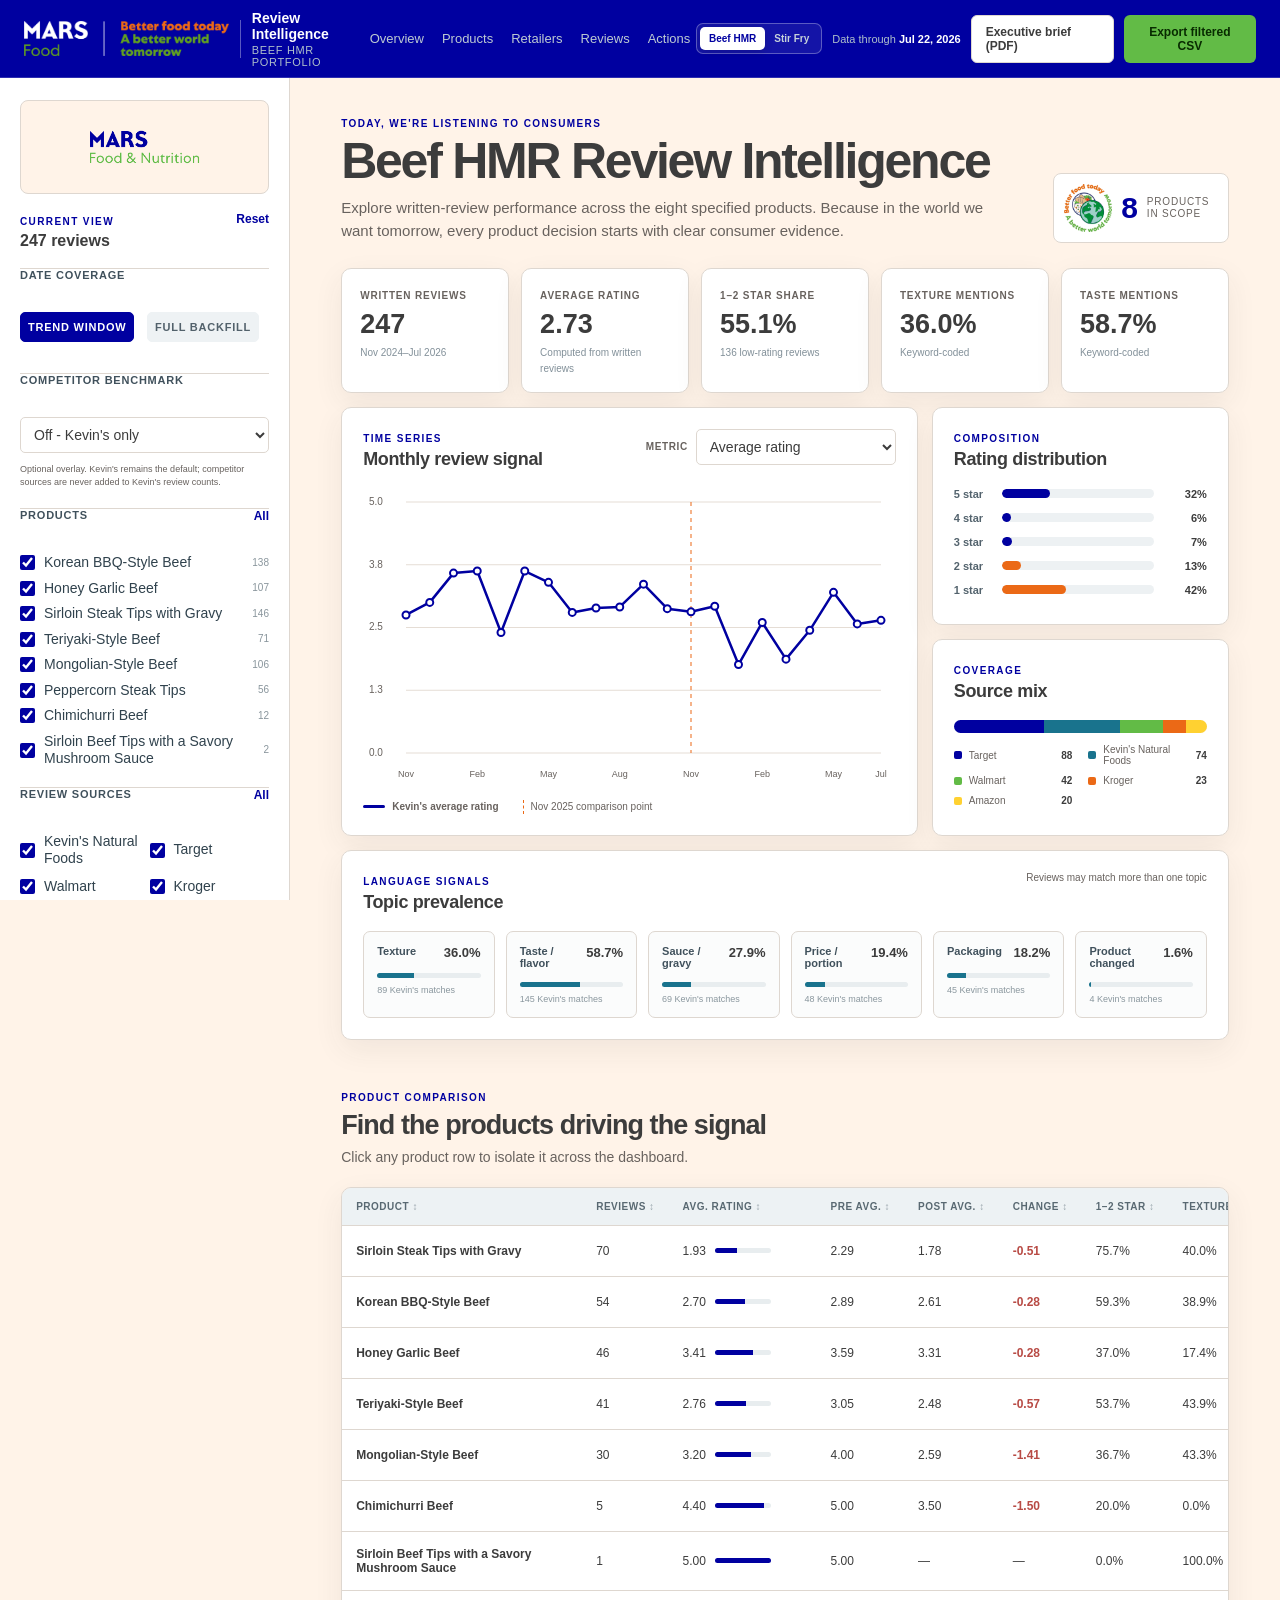
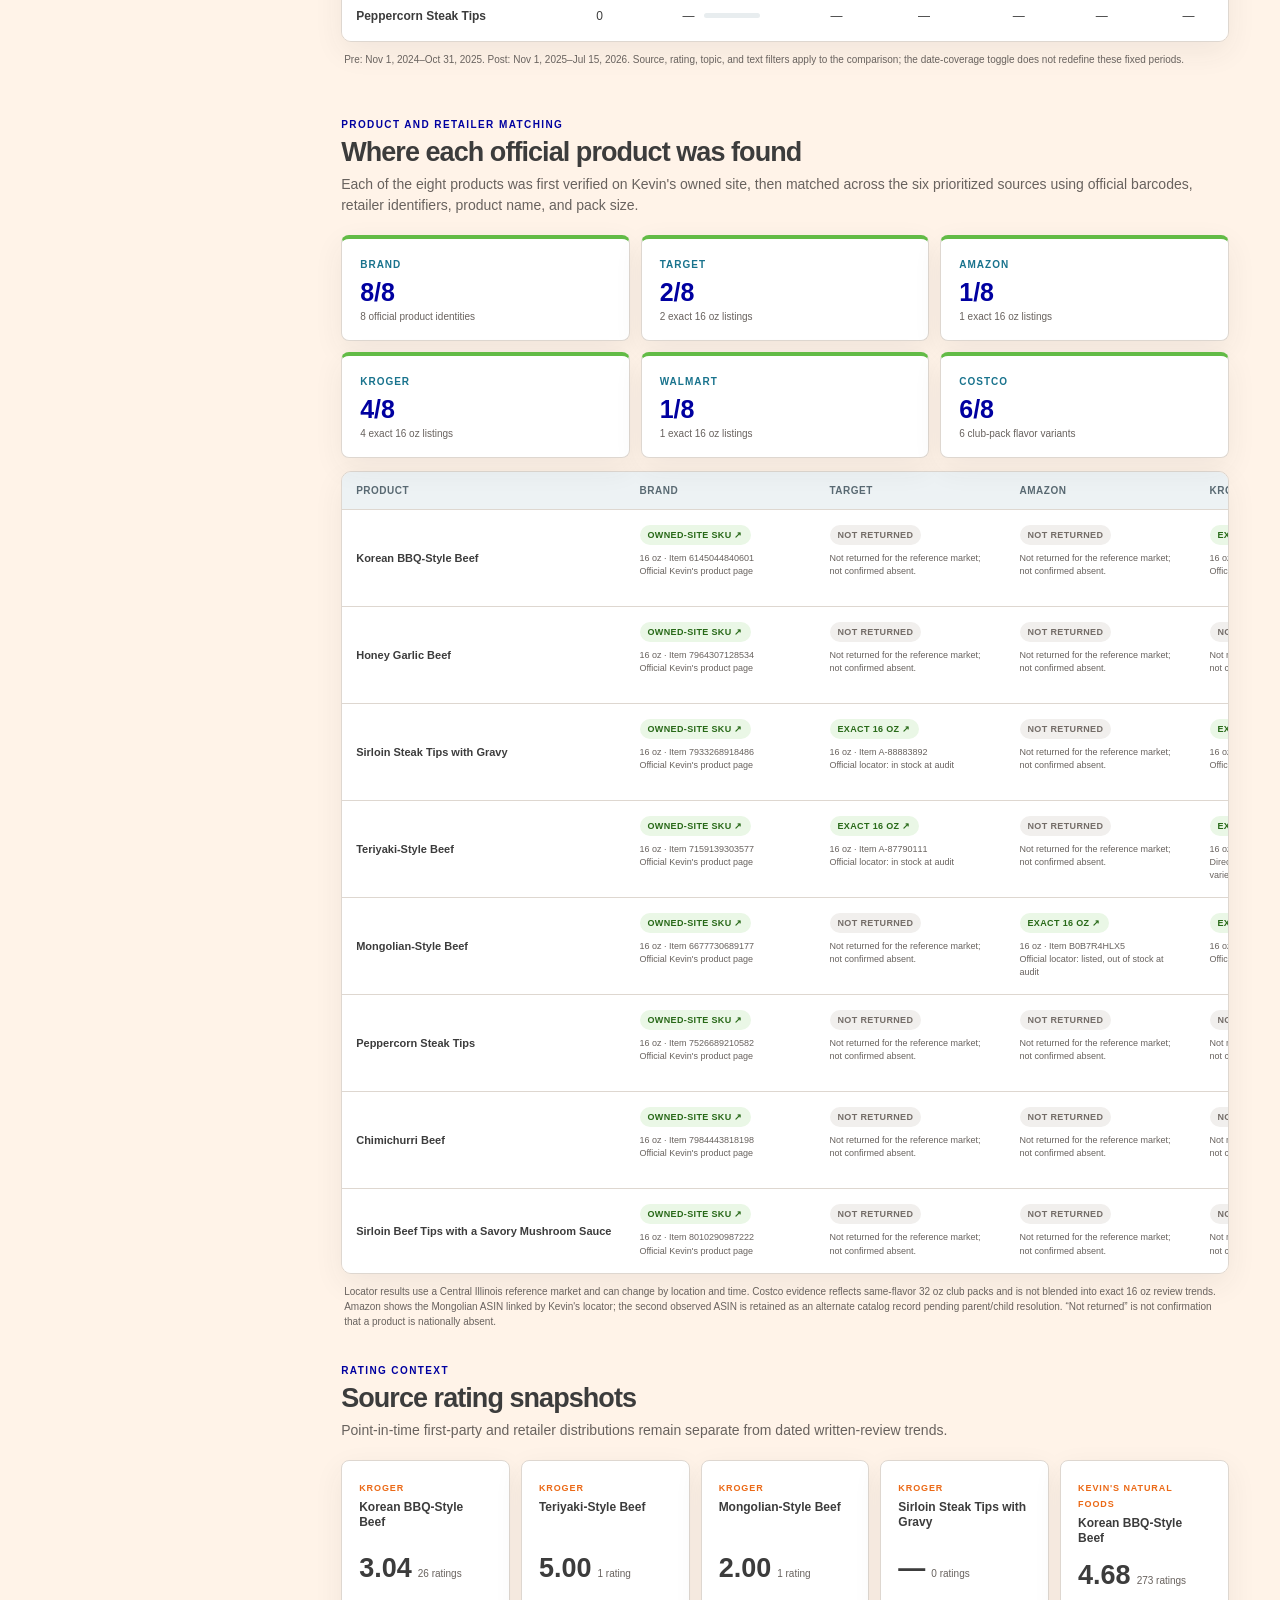
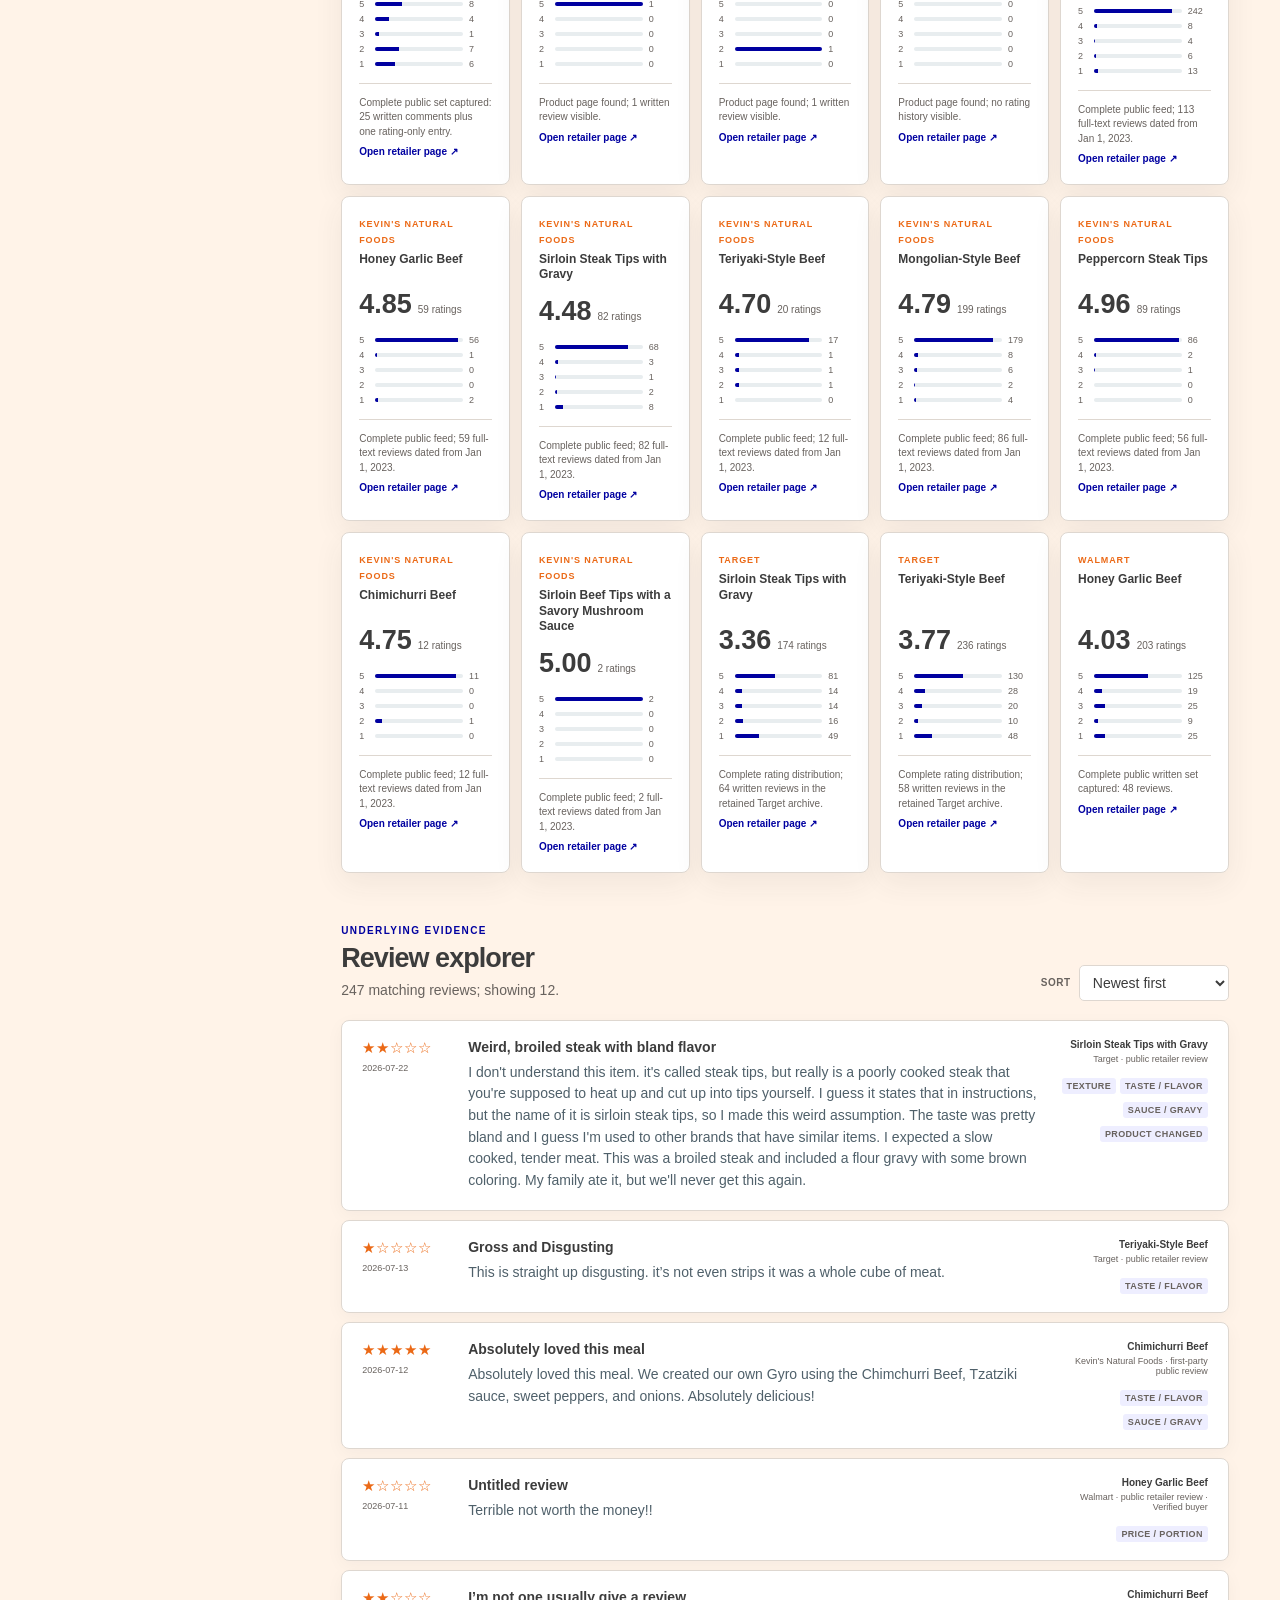
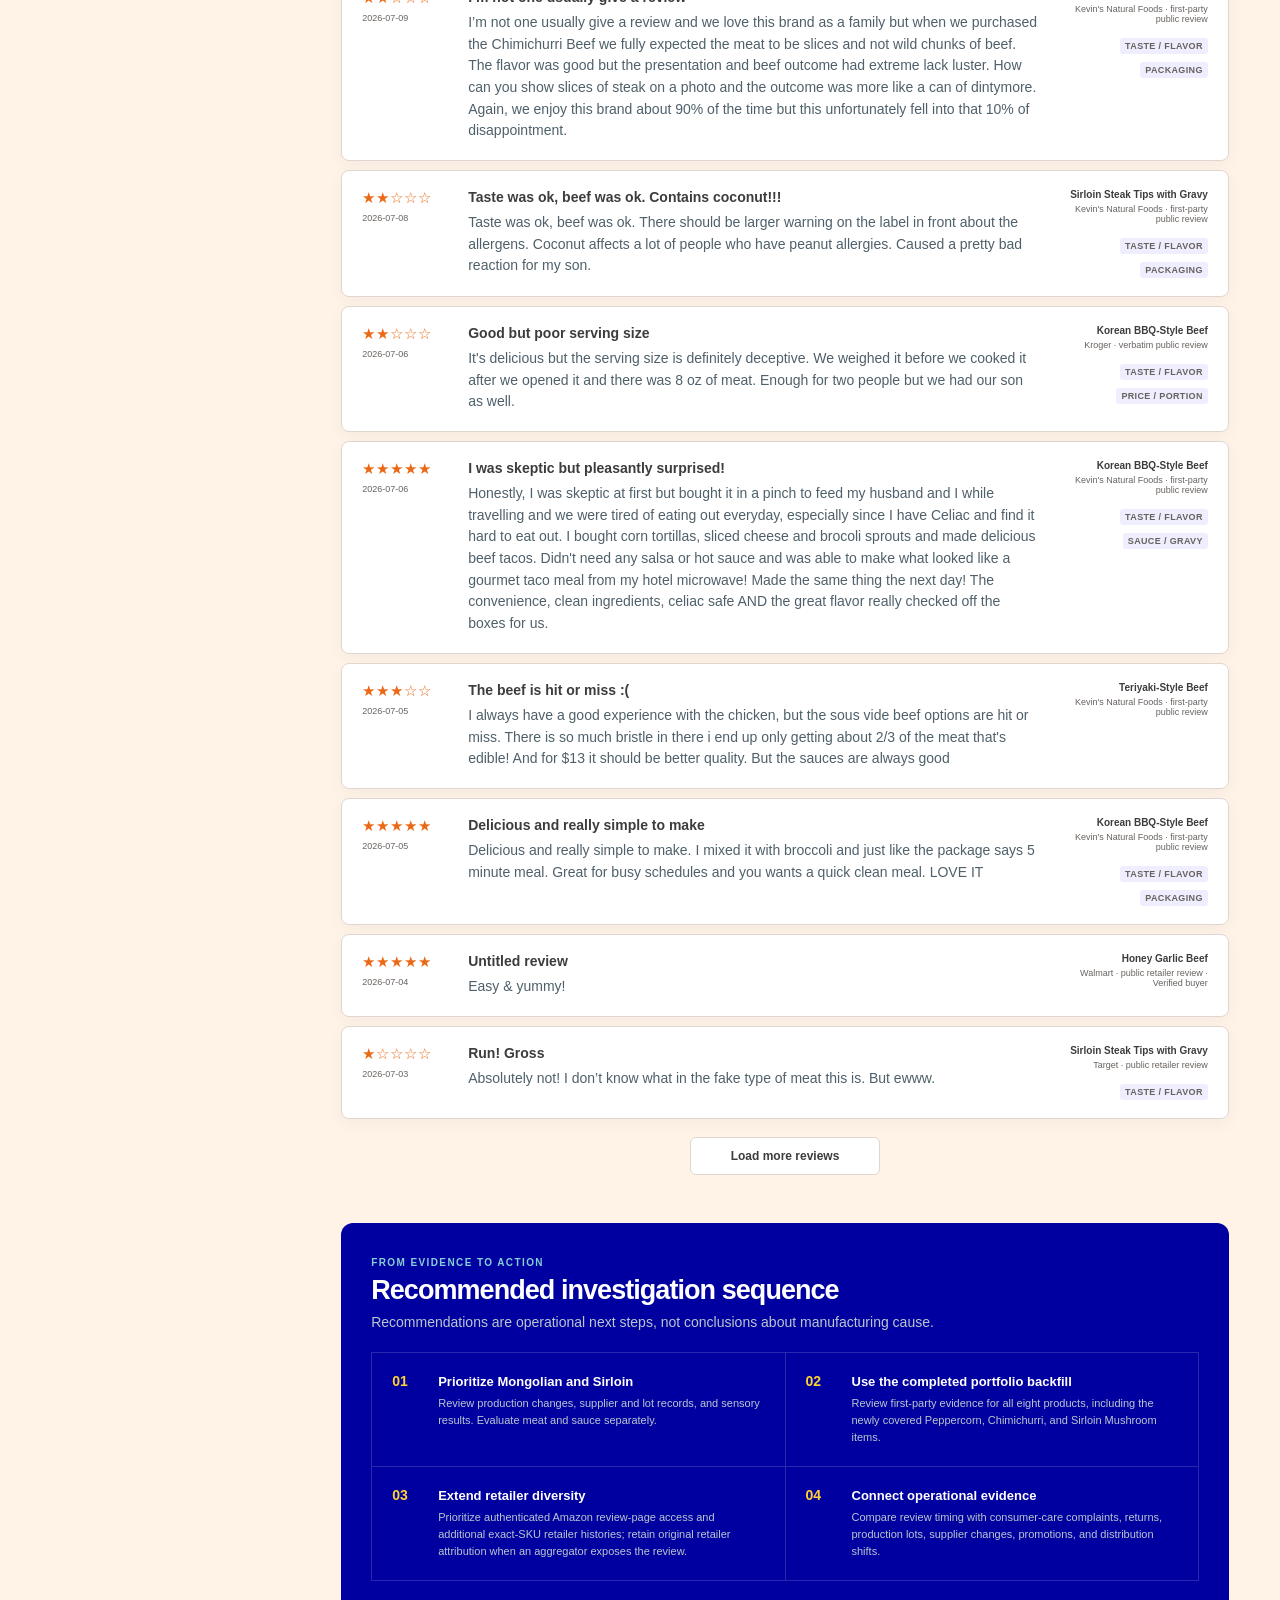
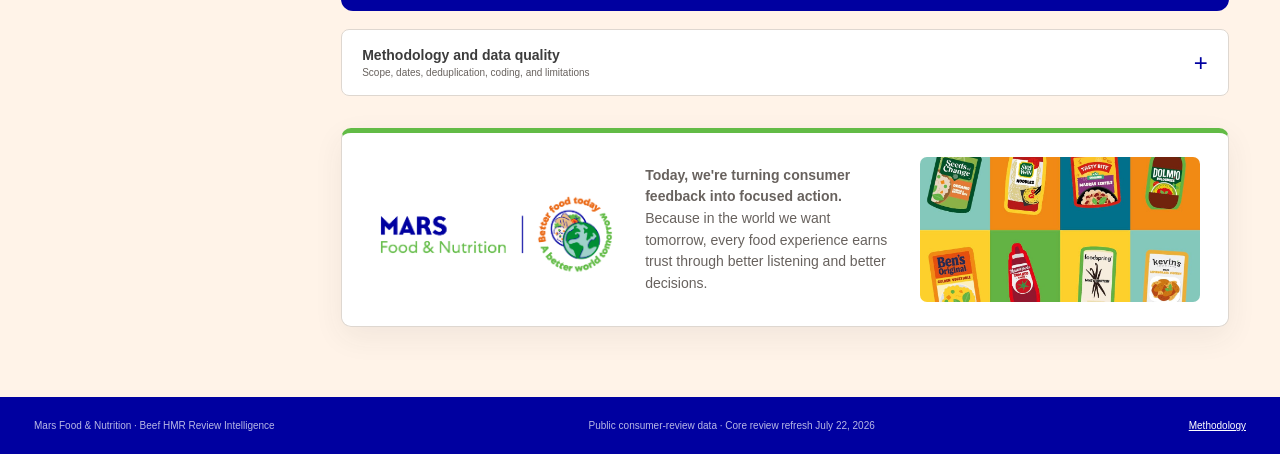
==== commit dfa326f8: "Add stir-fry launch analysis module" ====
--- a/index.html
+++ b/index.html
@@ -28,6 +28,10 @@
       <a href="#actions">Actions</a>
     </nav>
     <div class="top-actions">
+      <div class="use-case-switch" aria-label="Analysis module">
+        <a href="index.html" aria-current="page">Beef HMR</a>
+        <a href="stir-fry.html">Stir Fry</a>
+      </div>
       <span class="data-date">Data through <strong>Jul 22, 2026</strong></span>
       <a class="button button-secondary" href="downloads/KNF_Beef_HMR_Executive_One_Pager_2026-07-22.pdf" target="_blank" rel="noopener">Executive brief (PDF)</a>
       <button id="exportCsv" class="button button-primary" type="button">Export filtered CSV</button>
@@ -163,6 +167,22 @@
         <div class="section-heading">
           <div><span class="kicker">Optional comparison layer</span><h2>Competitor benchmark detail</h2><p>Compare like-for-like written-review signals while keeping rating snapshots and incomplete retailer samples clearly separated.</p></div>
         </div>
+        <article id="vpComparison" class="vp-comparison" aria-labelledby="vpComparisonTitle">
+          <div class="vp-comparison-heading">
+            <div><span class="kicker">Executive comparison</span><h3 id="vpComparisonTitle">Do competitors have better reviews?</h3><p>Switch evidence views without changing the broader dashboard filters.</p></div>
+            <div class="vp-comparison-actions">
+              <div id="vpComparisonViews" class="comparison-switch" role="group" aria-label="Executive comparison evidence view">
+                <button type="button" data-comparison-view="trend" aria-pressed="true">Trend written</button>
+                <button type="button" data-comparison-view="full" aria-pressed="false">Full written</button>
+                <button type="button" data-comparison-view="ratings" aria-pressed="false">Total ratings</button>
+              </div>
+              <a class="button button-secondary" href="downloads/KNF_Competitor_Review_Comparison_Executive_One_Pager.pdf" target="_blank" rel="noopener">Download one-pager</a>
+            </div>
+          </div>
+          <p id="vpComparisonHeadline" class="vp-comparison-headline"></p>
+          <div id="vpComparisonMetrics" class="vp-comparison-metrics"></div>
+          <p id="vpComparisonScope" class="vp-comparison-scope"></p>
+        </article>
         <div id="benchmarkSummary" class="benchmark-summary" aria-label="Competitor benchmark summary"></div>
         <div class="table-shell">
           <table id="benchmarkTable">
@@ -170,7 +190,7 @@
             <tbody></tbody>
           </table>
         </div>
-        <p class="table-note">Hormel histories are complete public first-party feeds within the date scope. Walmart text is the public server-rendered sample (up to 10 records per page); full point-in-time rating distributions are shown separately and are not treated as dated written reviews.</p>
+        <p class="table-note">Hormel histories are complete public first-party feeds within the date scope. Walmart text is a bounded server-rendered public-page sample; shared Soules 6 oz/14 oz records without a review-level size are excluded. Exact-SKU rating totals are shown separately and never enter dated text metrics.</p>
         <div class="section-heading snapshot-heading"><div><span class="kicker">Market-scale context</span><h2>Competitor rating snapshots</h2><p>Point-in-time distributions show scale and rating context; they do not enter trend, topic, or volume calculations.</p></div></div>
         <div id="benchmarkSnapshots" class="snapshot-grid"></div>
         <div class="section-heading snapshot-heading"><div><span class="kicker">Retailer audit</span><h2>Competitor availability by source</h2><p>Exact product pages, listings, search-only findings, and unresolved gaps are shown separately across the same retailer set.</p></div></div>
@@ -242,7 +262,7 @@
             <article><strong>Evidence layers</strong><p>Full-text public reviews drive trends. Two rating-only entries are retained as context but excluded from KPIs; Costco 32 oz listings remain separate.</p></article>
             <article><strong>Retailer refresh</strong><p>The complete public set of 48 written Walmart Honey Garlic reviews is included. Target now contributes 122 written reviews; current rating totals are retained separately from review text.</p></article>
             <article><strong>Competitor overlay</strong><p>Thirteen supplied competitor products were normalized after merging duplicate or variant descriptions. Eight are core 14-20 oz comparators; five are adjacent products shown only in the expanded view.</p></article>
-            <article><strong>Competitor review evidence</strong><p>212 dated public written reviews are available in scope: complete Hormel first-party histories plus labeled Walmart page samples. Eleven complete point-in-time rating distributions remain a separate context layer.</p></article>
+            <article><strong>Competitor review evidence</strong><p>202 dated written reviews meet the product-level quality standard: 132 complete Hormel first-party records and 70 bounded Walmart page records. Ten unresolved shared Soules variant records are retained for auditability but excluded from metrics. Six exact-SKU Kroger rating totals remain context only.</p></article>
             <article><strong>Benchmark guardrail</strong><p>Competitor volume is sample-dependent and must not be read as market share. Rating and topic comparisons use only captured full text; products without defensible review text remain visible as coverage gaps.</p></article>
             <article><strong>Interpretation</strong><p>Review language identifies where to investigate. It does not establish manufacturing, ingredient, supplier, or formulation causality.</p></article>
           </div>
--- a/styles.css
+++ b/styles.css
@@ -39,7 +39,7 @@
 .loader { width: 40px; height: 40px; margin: 0 auto 14px; border: 3px solid rgba(255,255,255,.22); border-top-color: var(--color-corn); border-radius: 50%; animation: spin .7s linear infinite; }
 @keyframes spin { to { transform: rotate(360deg); } }
 
-.topbar { height: 78px; position: sticky; top: 0; z-index: 40; display: grid; grid-template-columns: 390px minmax(330px, 1fr) auto; align-items: center; gap: 24px; padding: 0 24px; background: var(--navy); color: white; border-bottom: 1px solid rgba(255,255,255,.18); }
+.topbar { height: 78px; position: sticky; top: 0; z-index: 40; display: grid; grid-template-columns: 340px minmax(300px, 1fr) auto; align-items: center; gap: 16px; padding: 0 24px; background: var(--navy); color: white; border-bottom: 1px solid rgba(255,255,255,.18); }
 .identity { display: inline-flex; align-items: center; gap: 11px; text-decoration: none; }
 .identity img { width: 205px; height: 54px; object-fit: contain; object-position: left center; }
 .identity-divider { width: 1px; height: 38px; background: rgba(255,255,255,.35); }
@@ -47,10 +47,14 @@
 .identity strong, .identity small { display: block; }
 .identity strong { font-size: 14px; }
 .identity small { margin-top: 2px; color: #aebfca; font-size: 11px; letter-spacing: .06em; text-transform: uppercase; }
-.topbar nav { display: flex; justify-content: center; gap: 28px; }
+.topbar nav { display: flex; justify-content: center; gap: 18px; }
 .topbar nav a { color: #bdcad2; font-size: 13px; text-decoration: none; }
 .topbar nav a:hover, .topbar nav a:focus-visible { color: white; }
-.top-actions { display: flex; align-items: center; gap: 16px; }
+.top-actions { display: flex; align-items: center; gap: 10px; }
+.use-case-switch { display: inline-flex; padding: 3px; border: 1px solid rgba(255,255,255,.3); border-radius: 7px; background: rgba(255,255,255,.08); white-space: nowrap; }
+.use-case-switch a { padding: 6px 9px; border-radius: 5px; color: #c7d3da; text-decoration: none; font-size: 10px; font-weight: 800; }
+.use-case-switch a[aria-current="page"] { background: white; color: var(--color-mars-blue); box-shadow: 0 2px 8px rgba(0,0,0,.14); }
+.use-case-switch a:focus-visible { outline: 3px solid var(--color-corn); outline-offset: 2px; }
 .data-date { color: #aebfca; font-size: 11px; white-space: nowrap; }
 .data-date strong { color: white; font-weight: 650; }
 
@@ -84,6 +88,8 @@
 .check-list.compact { grid-template-columns: 1fr 1fr; gap: 10px; }
 .check-list.compact label { grid-template-columns: 16px 1fr; }
 .filter-context { display: block; margin-top: 10px; color: var(--muted); font-size: 9px; line-height: 1.45; }
+.inline-check { display: grid !important; grid-template-columns: 16px 1fr; justify-content: initial !important; gap: 8px; align-items: start; margin: 0 !important; color: #40515c !important; font-size: 10px !important; font-weight: 700 !important; letter-spacing: 0 !important; line-height: 1.4; text-transform: none !important; cursor: pointer; }
+.inline-check input { width: 15px; height: 15px; margin: 0; accent-color: var(--color-mars-blue); }
 .rating-filter { display: grid; grid-template-columns: repeat(5, 1fr); gap: 5px; }
 .rating-filter label { cursor: pointer; }
 .rating-filter input { position: absolute; opacity: 0; }
@@ -113,6 +119,11 @@
 .kpi-card strong { display: block; margin: 9px 0 5px; font-size: 27px; line-height: 1; font-variant-numeric: tabular-nums; }
 .kpi-card small { color: #829099; font-size: 10px; }
 
+.portfolio-alert { display: flex; align-items: flex-start; gap: 13px; margin: 0 0 14px; padding: 15px 18px; border: 1px solid #bcd6dd; border-left: 5px solid var(--color-water); border-radius: var(--radius); background: white; box-shadow: var(--shadow); }
+.portfolio-alert strong { display: block; color: var(--color-mars-blue); font-size: 13px; }
+.portfolio-alert p { margin: 4px 0 0; color: var(--muted); font-size: 10px; line-height: 1.5; }
+.panel-description { max-width: 550px; margin: 6px 0 0; color: var(--muted); font-size: 10px; line-height: 1.45; }
+
 .benchmark-banner { display: flex; justify-content: space-between; align-items: center; gap: 24px; margin: 0 0 14px; padding: 15px 18px; border: 1px solid #f1bd99; border-left: 5px solid var(--orange); border-radius: var(--radius); background: #fff9f4; box-shadow: var(--shadow); }
 .benchmark-banner > div:first-child { display: grid; grid-template-columns: auto auto; align-items: center; gap: 5px 10px; }
 .benchmark-banner strong { color: var(--navy); }
@@ -175,6 +186,31 @@
 .theme-meter.benchmark { height: 3px; margin-top: 3px; }
 .theme-meter.benchmark i { background: var(--orange); }
 .theme-card small { display: block; margin-top: 7px; color: #8a979e; font-size: 9px; }
+.stir-theme-grid { grid-template-columns: repeat(4, 1fr); }
+
+.cohort-comparison { display: grid; grid-template-columns: repeat(2, 1fr); gap: 14px; }
+.cohort-card { padding: 21px; border: 1px solid var(--line); border-top: 5px solid var(--color-water); border-radius: 9px; background: white; box-shadow: var(--shadow); }
+.cohort-card header { display: flex; justify-content: space-between; gap: 18px; align-items: flex-start; }
+.cohort-card header span:first-child { display: block; margin-bottom: 5px; color: var(--color-water); font-size: 9px; font-weight: 850; letter-spacing: .1em; text-transform: uppercase; }
+.cohort-card header strong { color: var(--navy); font-size: 15px; }
+.period-pair { display: grid; grid-template-columns: 1fr 20px 1fr; gap: 12px; align-items: center; margin-top: 20px; }
+.period-pair > div { padding: 15px; border-radius: 7px; background: var(--sand); }
+.period-pair small, .period-pair span { display: block; color: var(--muted); font-size: 9px; line-height: 1.35; }
+.period-pair strong { display: block; margin: 8px 0 5px; color: var(--navy); font-size: 28px; }
+.period-pair b { color: var(--color-pea); text-align: center; font-size: 20px; }
+.period-delta { margin: 13px 0 0; font-size: 11px; }
+.cohort-caution { margin: 10px 0 0; padding-top: 10px; border-top: 1px solid var(--line); color: var(--muted); font-size: 9px; line-height: 1.5; }
+
+.provocation-grid { display: grid; grid-template-columns: repeat(2, 1fr); border-top: 1px solid var(--line); border-left: 1px solid var(--line); background: white; box-shadow: var(--shadow); }
+.provocation-grid article { display: grid; grid-template-columns: 34px 1fr; gap: 12px; padding: 21px; border-right: 1px solid var(--line); border-bottom: 1px solid var(--line); }
+.provocation-grid article > span { color: var(--color-orange); font-weight: 900; }
+.provocation-grid strong { color: var(--navy); font-size: 13px; }
+.provocation-grid p { margin: 7px 0; color: #53636d; font-size: 11px; line-height: 1.5; }
+.provocation-grid small { color: var(--muted); font-size: 9px; line-height: 1.45; }
+
+#stirProductTable th, #stirProductTable tbody tr { cursor: default; }
+#stirProductTable td.product-name a { color: var(--color-mars-blue); text-decoration: none; }
+#stirProductTable td.product-name a:hover { text-decoration: underline; }
 
 .section-block { margin-top: 48px; }
 .section-heading { display: flex; justify-content: space-between; align-items: flex-end; gap: 24px; margin-bottom: 19px; }
@@ -199,6 +235,30 @@
 .status-pill.variant { background: #fff0e5; color: #9d4510; }
 
 .benchmark-section { padding: 28px; border: 1px solid #f0d2bb; border-top: 5px solid var(--orange); border-radius: 12px; background: rgba(255,255,255,.45); }
+.vp-comparison { margin-bottom: 18px; padding: 22px; border: 1px solid #bfd3d9; border-top: 5px solid var(--color-water); border-radius: 10px; background: white; box-shadow: var(--shadow); }
+.vp-comparison-heading { display: flex; justify-content: space-between; align-items: flex-start; gap: 24px; }
+.vp-comparison-heading h3 { margin: 5px 0 4px; color: var(--navy); font-size: 22px; letter-spacing: -.025em; }
+.vp-comparison-heading p { margin: 0; color: var(--muted); font-size: 10px; }
+.vp-comparison-actions { display: flex; align-items: center; flex-wrap: wrap; justify-content: flex-end; gap: 9px; }
+.comparison-switch { display: inline-flex; padding: 3px; border: 1px solid var(--line); border-radius: 7px; background: #f2f5f6; }
+.comparison-switch button { min-height: 31px; padding: 6px 10px; border: 0; border-radius: 5px; background: transparent; color: #5d6b73; cursor: pointer; font-size: 10px; font-weight: 800; }
+.comparison-switch button[aria-pressed="true"] { background: var(--navy); color: white; box-shadow: 0 2px 8px rgba(0,0,160,.18); }
+.comparison-switch button:focus-visible { outline: 3px solid var(--color-corn); outline-offset: 2px; }
+.vp-comparison-headline { margin: 17px 0 13px; padding: 13px 15px; border-left: 4px solid var(--orange); border-radius: 0 6px 6px 0; background: var(--color-rice); color: var(--navy); font-size: 13px; font-weight: 750; line-height: 1.5; }
+.vp-comparison-metrics { display: grid; grid-template-columns: 1fr 1fr; gap: 12px; }
+.vp-metric-card { padding: 16px; border: 1px solid var(--line); border-radius: 8px; background: #fbfcfc; }
+.vp-metric-card header { display: flex; justify-content: space-between; gap: 12px; margin-bottom: 13px; }
+.vp-metric-card header span { color: var(--color-water); font-size: 11px; font-weight: 850; text-transform: uppercase; letter-spacing: .07em; }
+.vp-metric-card header small { color: var(--muted); font-size: 9px; }
+.vp-pair { display: grid; gap: 9px; }
+.vp-pair > div { display: grid; grid-template-columns: 78px 1fr 48px; gap: 9px; align-items: center; }
+.vp-pair span { color: var(--muted); font-size: 10px; font-weight: 750; }
+.vp-pair strong { color: var(--navy); text-align: right; font-size: 13px; font-variant-numeric: tabular-nums; }
+.vp-track { height: 10px; overflow: hidden; border-radius: 6px; background: #e6ecef; }
+.vp-track i { display: block; height: 100%; border-radius: inherit; background: var(--navy); transition: width .25s ease; }
+.vp-pair .competitor .vp-track i { background: var(--orange); }
+.vp-pair .competitor strong { color: #a84811; }
+.vp-comparison-scope { margin: 12px 1px 0; color: var(--muted); font-size: 9px; line-height: 1.45; }
 .benchmark-summary { display: grid; grid-template-columns: repeat(4, 1fr); gap: 11px; margin-bottom: 13px; }
 .benchmark-summary article { padding: 16px 18px; border: 1px solid var(--line); border-radius: 8px; background: white; box-shadow: var(--shadow); }
 .benchmark-summary span { color: var(--color-water); font-size: 9px; font-weight: 850; letter-spacing: .09em; text-transform: uppercase; }
@@ -239,6 +299,8 @@
 .coverage-pill.variant { background: #eeeeff; color: var(--color-mars-blue); }
 .coverage-pill.gap { background: #f1efed; color: #746d68; }
 .snapshot-heading { margin-top: 32px; }
+.stir-snapshot-grid { grid-template-columns: repeat(3, 1fr); }
+.stir-snapshot { border-top: 4px solid var(--color-water); }
 
 .review-heading { align-items: flex-end; }
 .review-list { display: grid; gap: 9px; }
@@ -253,6 +315,7 @@
 .review-meta span { margin-top: 4px; color: var(--muted); font-size: 9px; }
 .topic-tags { display: flex; justify-content: flex-end; flex-wrap: wrap; gap: 4px; margin-top: 10px; }
 .topic-tag { padding: 3px 5px; border-radius: 3px; background: var(--blue-soft); color: #2f668d; font-size: 8px; font-weight: 800; text-transform: uppercase; letter-spacing: .04em; }
+.disclosure-tag { display: inline-block; margin-top: 10px; padding: 4px 7px; border-radius: 12px; background: #fff3c4; color: #6d5500; font-size: 8px; font-weight: 850; letter-spacing: .04em; text-transform: uppercase; }
 .load-more { display: block; margin: 18px auto 0; min-width: 190px; }
 .empty-results { padding: 38px; text-align: center; background: white; border: 1px dashed #bdc8ce; border-radius: 8px; color: var(--muted); }
 
@@ -266,6 +329,7 @@
 .action-grid p { margin: 6px 0 0; color: #b9c7cf; font-size: 11px; line-height: 1.55; }
 
 .method-section { margin-top: 18px; }
+.snapshot-distribution-note { margin: 14px 0; padding: 12px; background: var(--sand); border-radius: 6px; color: var(--muted); font-size: 10px; text-align: center; }
 .method-section details { background: white; border: 1px solid var(--line); border-radius: 8px; }
 .method-section summary { display: flex; justify-content: space-between; align-items: center; padding: 17px 20px; cursor: pointer; list-style: none; }
 .method-section summary::-webkit-details-marker { display: none; }
@@ -297,6 +361,9 @@
   .snapshot-grid { grid-template-columns: repeat(3, 1fr); }
   .coverage-summary { grid-template-columns: repeat(3, 1fr); }
   .benchmark-summary { grid-template-columns: repeat(2, 1fr); }
+  .stir-theme-grid { grid-template-columns: repeat(4, 1fr); }
+  .vp-comparison-heading { flex-direction: column; }
+  .vp-comparison-actions { justify-content: flex-start; }
   .brand-signoff { grid-template-columns: 1fr; }
   .portfolio-grid { display: none; }
 }
@@ -313,13 +380,17 @@
   .snapshot-grid { grid-template-columns: repeat(2, 1fr); }
   .coverage-summary { grid-template-columns: 1fr; }
   .benchmark-banner { align-items: flex-start; flex-direction: column; }
+  .vp-comparison-metrics { grid-template-columns: 1fr; }
   .method-grid { grid-template-columns: 1fr 1fr; }
+  .cohort-comparison { grid-template-columns: 1fr; }
 }
 @media (max-width: 620px) {
   .topbar { height: 62px; padding: 0 14px; }
   .identity img { width: 150px; height: 44px; }
   .identity-divider, .identity div { display: none; }
   .identity small { display: none; }
+  .top-actions { gap: 6px; }
+  .top-actions #exportCsv { display: none; }
   .top-actions .button { padding: 8px 10px; font-size: 10px; }
   .workspace { padding: 26px 14px 54px; }
   .filter-rail { grid-template-columns: 1fr; padding: 14px; }
@@ -335,6 +406,14 @@
   .control-row select { flex: 1; min-width: 0; }
   .chart-wrap { height: 250px; }
   .theme-grid, .snapshot-grid, .action-grid, .method-grid, .coverage-summary, .benchmark-summary { grid-template-columns: 1fr; }
+  .stir-theme-grid, .stir-snapshot-grid, .provocation-grid, .cohort-comparison { grid-template-columns: 1fr; }
+  .period-pair { grid-template-columns: 1fr; }
+  .period-pair b { transform: rotate(90deg); }
+  .vp-comparison { padding: 17px; }
+  .vp-comparison-actions, .comparison-switch { width: 100%; }
+  .comparison-switch button { flex: 1; padding-inline: 6px; }
+  .vp-comparison-actions .button { width: 100%; }
+  .vp-pair > div { grid-template-columns: 70px 1fr 45px; }
   .brand-signoff, .signoff-copy { grid-template-columns: 1fr; padding: 22px; text-align: center; }
   .signoff-copy img { width: min(250px, 100%); margin: auto; }
   .section-heading { align-items: flex-start; flex-direction: column; }
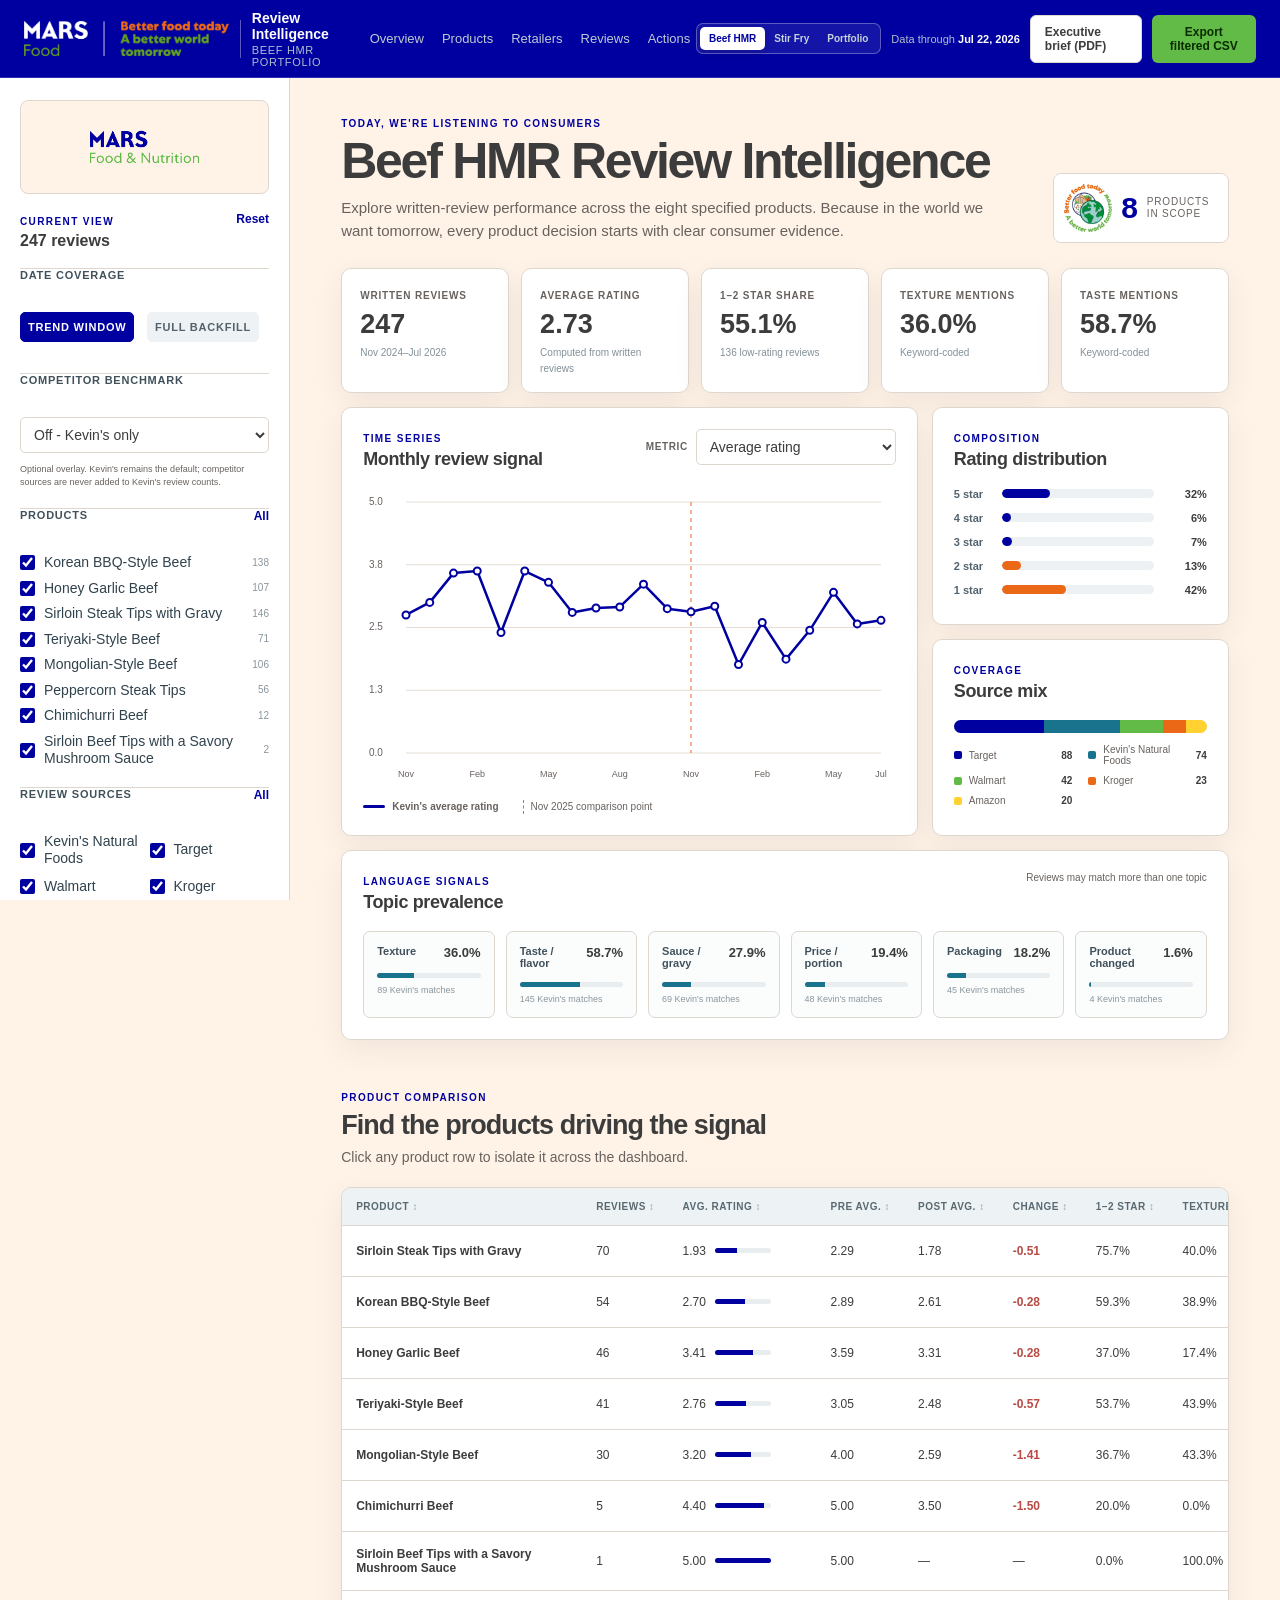
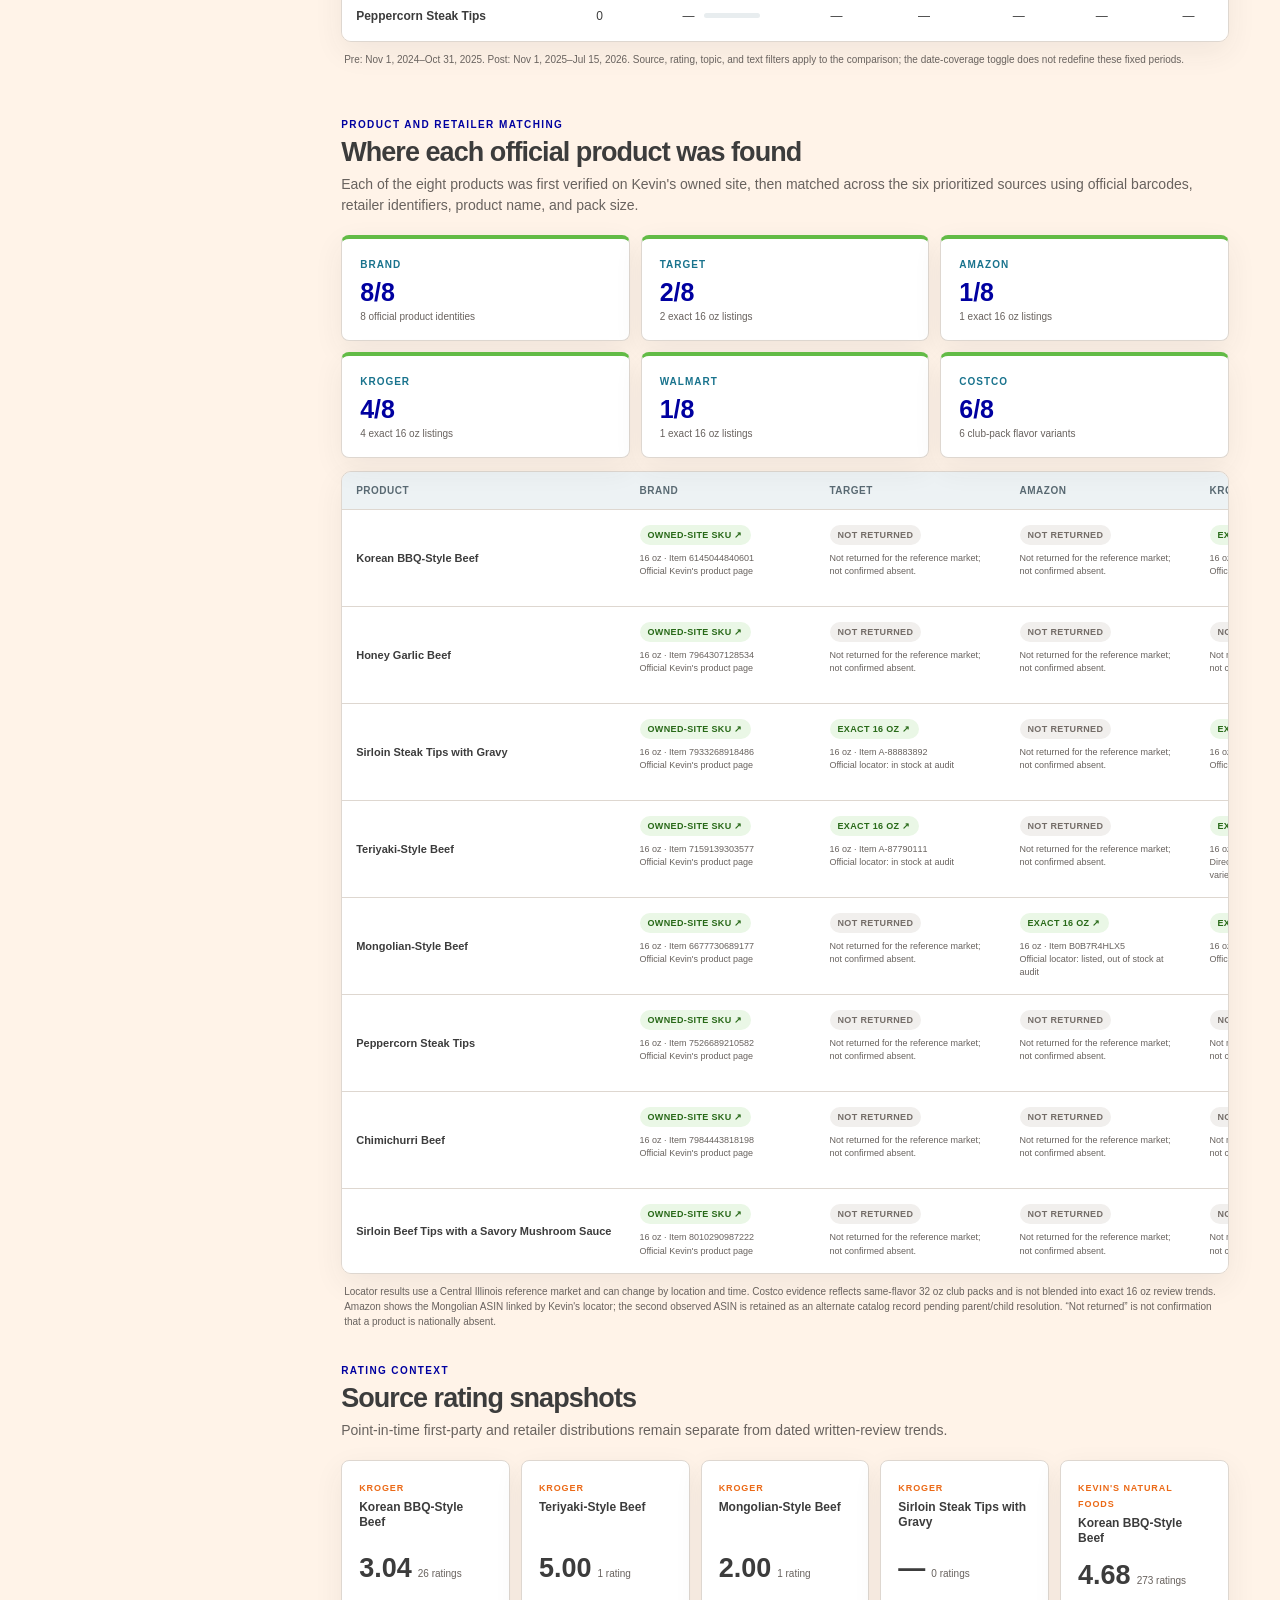
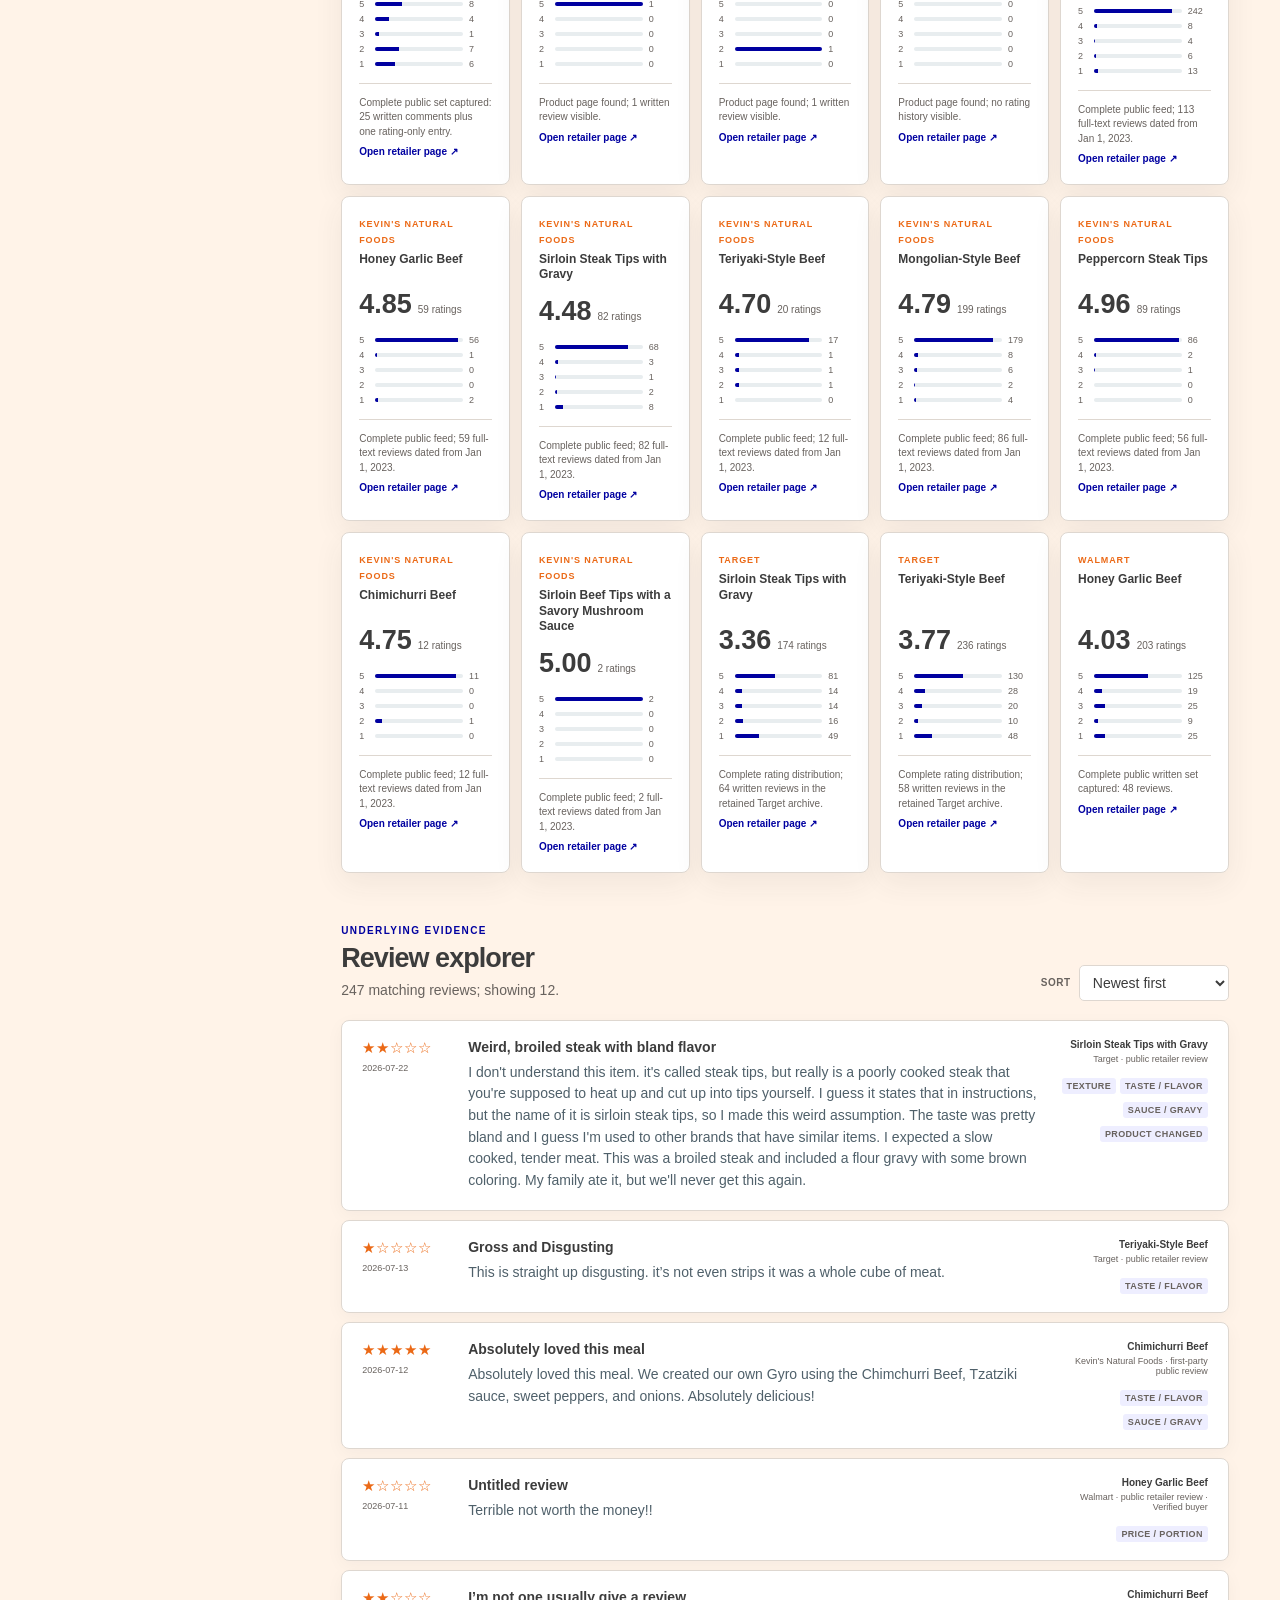
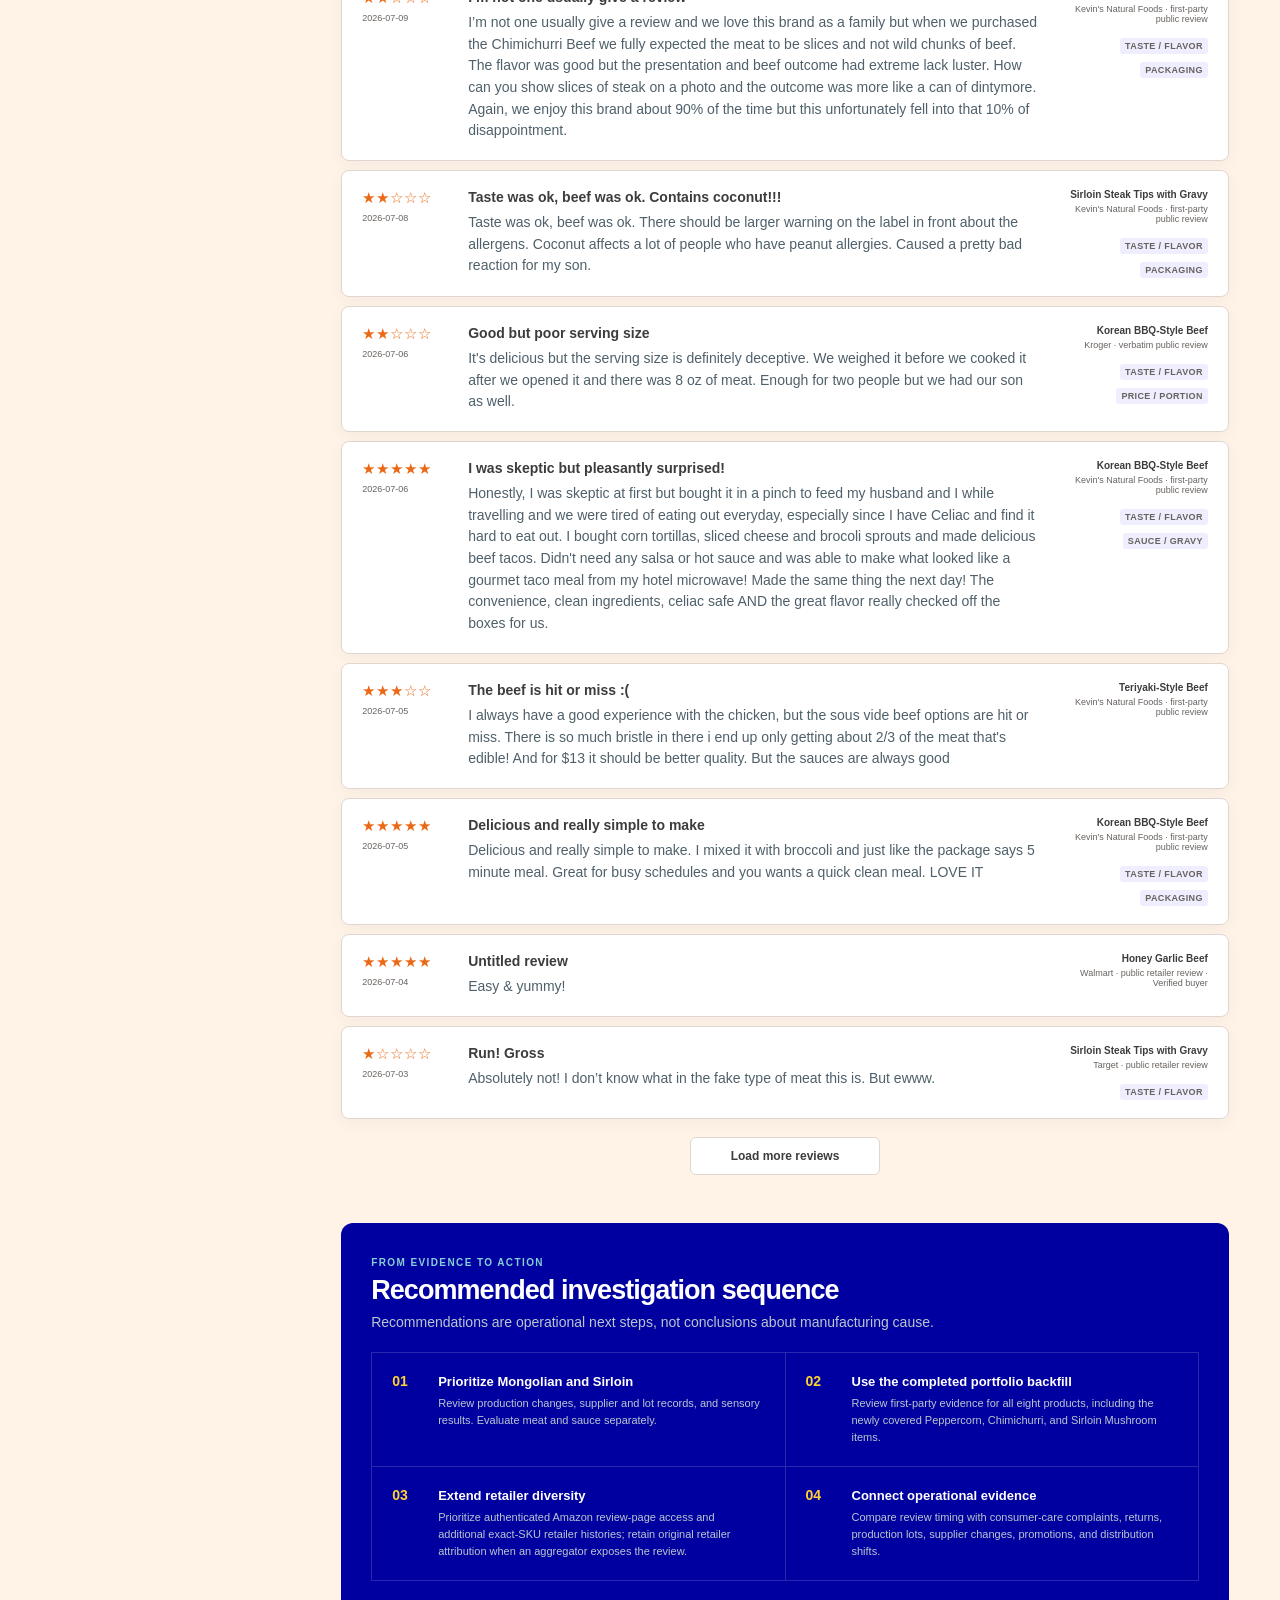
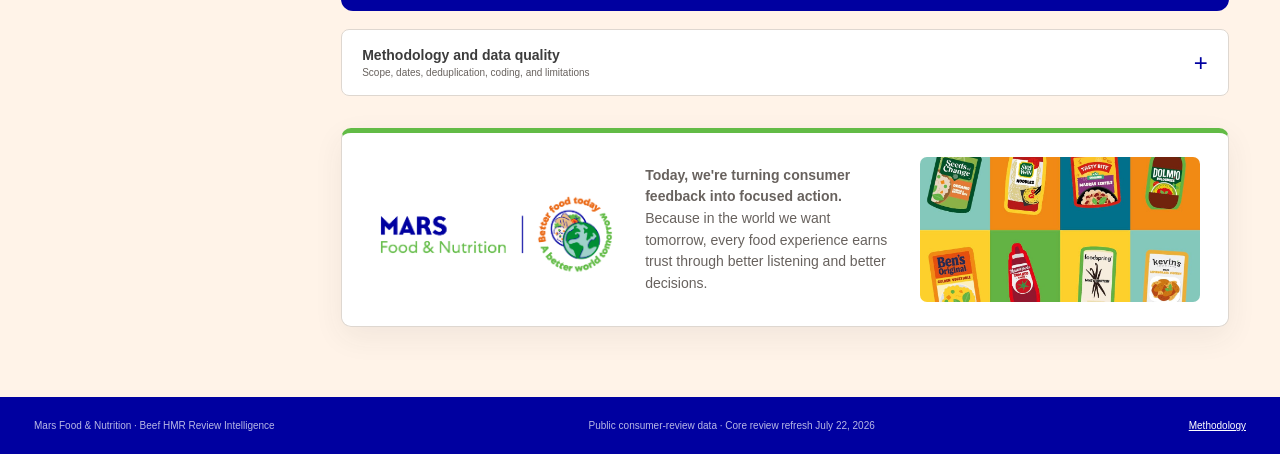
==== commit e5b8c608: "Add separately governed portfolio rating trends and public evidence snapshot" ====
--- a/index.html
+++ b/index.html
@@ -31,6 +31,7 @@
       <div class="use-case-switch" aria-label="Analysis module">
         <a href="index.html" aria-current="page">Beef HMR</a>
         <a href="stir-fry.html">Stir Fry</a>
+        <a href="portfolio.html">Portfolio</a>
       </div>
       <span class="data-date">Data through <strong>Jul 22, 2026</strong></span>
       <a class="button button-secondary" href="downloads/KNF_Beef_HMR_Executive_One_Pager_2026-07-22.pdf" target="_blank" rel="noopener">Executive brief (PDF)</a>
--- a/styles.css
+++ b/styles.css
@@ -90,11 +90,12 @@
 .filter-context { display: block; margin-top: 10px; color: var(--muted); font-size: 9px; line-height: 1.45; }
 .inline-check { display: grid !important; grid-template-columns: 16px 1fr; justify-content: initial !important; gap: 8px; align-items: start; margin: 0 !important; color: #40515c !important; font-size: 10px !important; font-weight: 700 !important; letter-spacing: 0 !important; line-height: 1.4; text-transform: none !important; cursor: pointer; }
 .inline-check input { width: 15px; height: 15px; margin: 0; accent-color: var(--color-mars-blue); }
-.rating-filter { display: grid; grid-template-columns: repeat(5, 1fr); gap: 5px; }
+.rating-filter { display: grid; grid-template-columns: repeat(6, 1fr); gap: 5px; }
 .rating-filter label { cursor: pointer; }
 .rating-filter input { position: absolute; opacity: 0; }
 .rating-filter span { display: grid; place-items: center; height: 32px; border: 1px solid var(--line); color: var(--muted); border-radius: 4px; font-size: 12px; }
 .rating-filter input:checked + span { border-color: var(--blue); color: white; background: var(--blue); }
+.rating-filter label:last-child span { font-size: 8px; }
 .filter-group select, .control-row select { width: 100%; min-height: 36px; padding: 7px 30px 7px 9px; border: 1px solid var(--line); border-radius: 5px; background: white; color: var(--ink); }
 .search-box { display: grid; grid-template-columns: 27px 1fr; align-items: center; min-height: 38px; border: 1px solid var(--line); border-radius: 5px; background: white; }
 .search-box span { color: #7f8d95; text-align: center; font-size: 18px; }
@@ -187,6 +188,25 @@
 .theme-meter.benchmark i { background: var(--orange); }
 .theme-card small { display: block; margin-top: 7px; color: #8a979e; font-size: 9px; }
 .stir-theme-grid { grid-template-columns: repeat(4, 1fr); }
+.filter-value-check { margin-top: 10px; padding-top: 10px; border-top: 1px solid var(--line); }
+.value-summary { display: grid; grid-template-columns: repeat(4, 1fr); gap: 11px; margin-bottom: 14px; }
+.value-summary article { padding: 17px 18px; border: 1px solid var(--line); border-top: 4px solid var(--color-pea); border-radius: 8px; background: white; box-shadow: var(--shadow); }
+.value-summary span { color: var(--color-water); font-size: 9px; font-weight: 850; letter-spacing: .08em; text-transform: uppercase; }
+.value-summary strong { display: block; margin: 8px 0 5px; color: var(--color-mars-blue); font-size: 26px; font-variant-numeric: tabular-nums; }
+.value-summary small { color: var(--muted); font-size: 9px; line-height: 1.4; }
+.value-grid { display: grid; grid-template-columns: minmax(310px, .75fr) minmax(0, 1.25fr); gap: 14px; }
+.value-grid h3 { margin: 4px 0 0; color: var(--navy); font-size: 18px; }
+.value-bars { display: grid; gap: 19px; }
+.value-bar-row { display: grid; gap: 8px; }
+.value-bar-row > div:first-child { display: flex; justify-content: space-between; gap: 14px; }
+.value-bar-row strong { color: #40515c; font-size: 11px; }
+.value-bar-row span { color: var(--muted); font-size: 9px; }
+.value-bar-row .bar-track { height: 8px; }
+.value-bar-row .bar-track i { background: var(--color-orange); }
+.compact-table { margin: 0; box-shadow: none; }
+.compact-table th, .compact-table td { padding: 10px 9px; font-size: 9px; }
+.value-product-shell { margin-top: 14px; }
+.value-product-shell tbody th { color: var(--ink); font-size: 10px; text-transform: none; letter-spacing: 0; }
 
 .cohort-comparison { display: grid; grid-template-columns: repeat(2, 1fr); gap: 14px; }
 .cohort-card { padding: 21px; border: 1px solid var(--line); border-top: 5px solid var(--color-water); border-radius: 9px; background: white; box-shadow: var(--shadow); }
@@ -315,6 +335,8 @@
 .review-meta span { margin-top: 4px; color: var(--muted); font-size: 9px; }
 .topic-tags { display: flex; justify-content: flex-end; flex-wrap: wrap; gap: 4px; margin-top: 10px; }
 .topic-tag { padding: 3px 5px; border-radius: 3px; background: var(--blue-soft); color: #2f668d; font-size: 8px; font-weight: 800; text-transform: uppercase; letter-spacing: .04em; }
+.value-tags { display: flex; justify-content: flex-end; flex-wrap: wrap; gap: 4px; margin-top: 10px; }
+.value-tag { padding: 4px 6px; border-radius: 3px; background: #fff0e4; color: #9f470f !important; font-size: 8px !important; font-weight: 850; letter-spacing: .04em; text-transform: uppercase; }
 .disclosure-tag { display: inline-block; margin-top: 10px; padding: 4px 7px; border-radius: 12px; background: #fff3c4; color: #6d5500; font-size: 8px; font-weight: 850; letter-spacing: .04em; text-transform: uppercase; }
 .load-more { display: block; margin: 18px auto 0; min-width: 190px; }
 .empty-results { padding: 38px; text-align: center; background: white; border: 1px dashed #bdc8ce; border-radius: 8px; color: var(--muted); }
@@ -361,6 +383,7 @@
   .snapshot-grid { grid-template-columns: repeat(3, 1fr); }
   .coverage-summary { grid-template-columns: repeat(3, 1fr); }
   .benchmark-summary { grid-template-columns: repeat(2, 1fr); }
+  .value-summary { grid-template-columns: repeat(2, 1fr); }
   .stir-theme-grid { grid-template-columns: repeat(4, 1fr); }
   .vp-comparison-heading { flex-direction: column; }
   .vp-comparison-actions { justify-content: flex-start; }
@@ -383,6 +406,7 @@
   .vp-comparison-metrics { grid-template-columns: 1fr; }
   .method-grid { grid-template-columns: 1fr 1fr; }
   .cohort-comparison { grid-template-columns: 1fr; }
+  .value-grid { grid-template-columns: 1fr; }
 }
 @media (max-width: 620px) {
   .topbar { height: 62px; padding: 0 14px; }
@@ -407,6 +431,7 @@
   .chart-wrap { height: 250px; }
   .theme-grid, .snapshot-grid, .action-grid, .method-grid, .coverage-summary, .benchmark-summary { grid-template-columns: 1fr; }
   .stir-theme-grid, .stir-snapshot-grid, .provocation-grid, .cohort-comparison { grid-template-columns: 1fr; }
+  .value-summary { grid-template-columns: 1fr; }
   .period-pair { grid-template-columns: 1fr; }
   .period-pair b { transform: rotate(90deg); }
   .vp-comparison { padding: 17px; }
@@ -420,6 +445,7 @@
   .review-card { grid-template-columns: 1fr; gap: 9px; }
   .review-meta { text-align: left; }
   .topic-tags { justify-content: flex-start; }
+  .value-tags { justify-content: flex-start; }
   .review-rating small { display: inline; margin-left: 8px; }
   footer { flex-direction: column; }
 }
